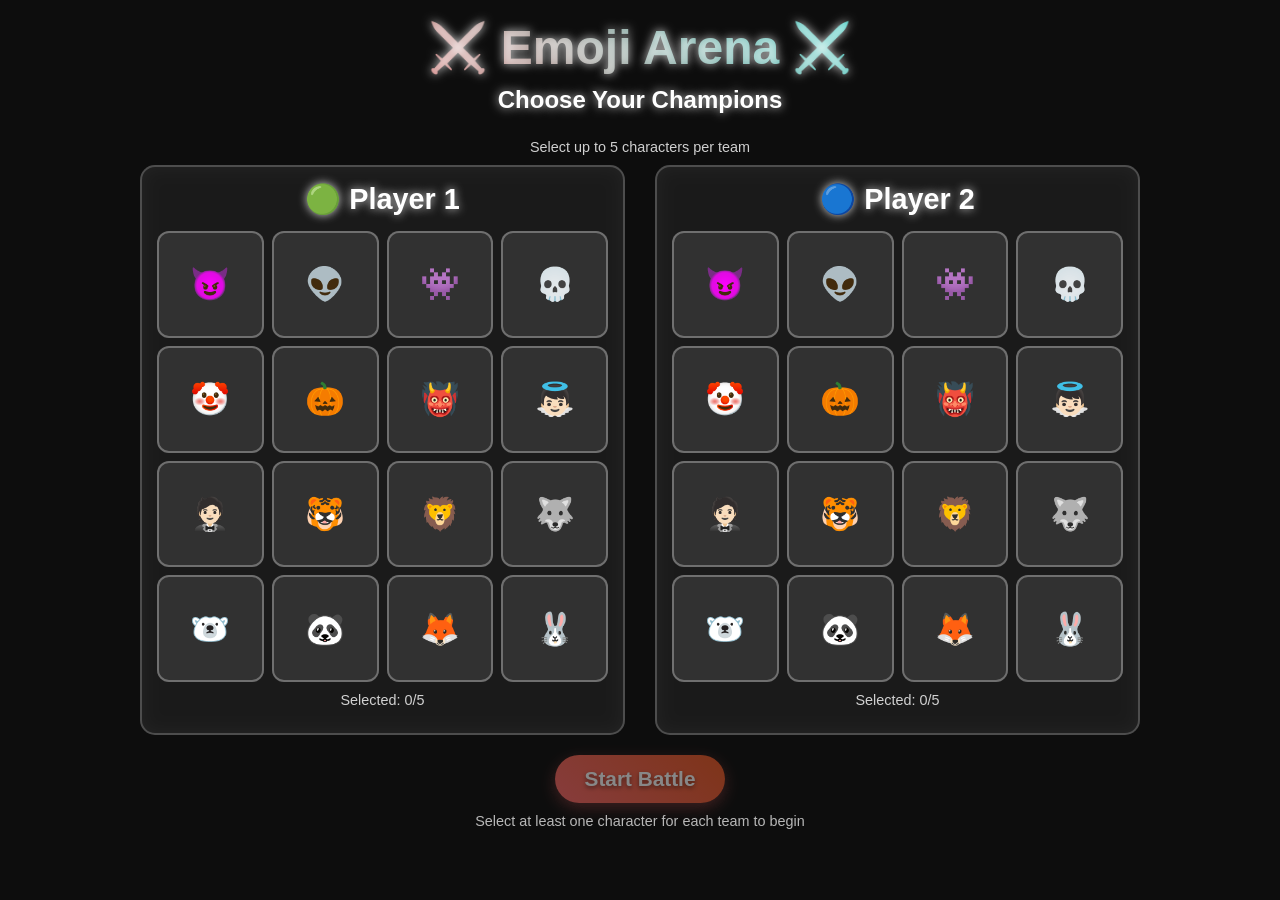
==== index.html @ def55cc0 "Implement dynamic sequential loading of character modules Co-authored-by: nathanielvm23 <nathanielvm" ====
<!DOCTYPE html>
<html lang="en">
<head>
  <meta charset="UTF-8" />
  <meta name="viewport" content="width=device-width, initial-scale=1.0" />
  <title>Emoji Arena</title>
  <style>
    :root {
      --player1-color: #4CAF50;
      --player2-color: #2196F3;
      --arena-bg: linear-gradient(135deg, #1e1e2e, #2d2d44);
      --text-glow: 0 0 10px rgba(255, 255, 255, 0.8);
    }

    * {
      box-sizing: border-box;
    }

    body {
      font-family: 'Segoe UI', Tahoma, Geneva, Verdana, sans-serif;
      margin: 0;
      padding: 0;
      overflow: hidden;
      background: var(--arena-bg);
      color: #fff;
      user-select: none;
    }

    /* Character Selection Overlay */
    .overlay {
      position: fixed;
      top: 0;
      left: 0;
      width: 100vw;
      height: 100vh;
      background: rgba(0, 0, 0, 0.95);
      display: flex;
      flex-direction: column;
      align-items: center;
      justify-content: flex-start;
      z-index: 9999;
      overflow-y: auto;
      padding: 10px;
      backdrop-filter: blur(10px);
    }

    .overlay h1 {
      font-size: clamp(1.5rem, 5vw, 3rem);
      margin: 10px 0;
      text-shadow: var(--text-glow);
      background: linear-gradient(45deg, #ff6b6b, #4ecdc4, #45b7d1, #f9ca24);
      background-size: 400% 400%;
      -webkit-background-clip: text;
      -webkit-text-fill-color: transparent;
      background-clip: text;
      animation: gradient 3s ease infinite;
      text-align: center;
    }

    .overlay h2 {
      font-size: clamp(1rem, 3vw, 1.5rem);
      margin: 0 0 15px 0;
      text-shadow: var(--text-glow);
      text-align: center;
    }

    @keyframes gradient {
      0% { background-position: 0% 50%; }
      50% { background-position: 100% 50%; }
      100% { background-position: 0% 50%; }
    }

    .team-select {
      display: flex;
      flex-direction: column;
      width: 100%;
      max-width: 1000px;
      gap: 20px;
    }

    @media (min-width: 768px) {
      .team-select {
        flex-direction: row;
        gap: 30px;
      }
    }

    .team {
      flex: 1;
      min-width: 280px;
      background: rgba(255, 255, 255, 0.1);
      border-radius: 15px;
      padding: 15px;
      backdrop-filter: blur(10px);
      border: 2px solid rgba(255, 255, 255, 0.2);
    }

    .team h3 {
      text-align: center;
      font-size: clamp(1rem, 4vw, 1.8rem);
      margin: 0 0 15px 0;
      text-shadow: var(--text-glow);
    }

    .character-grid {
      display: grid;
      grid-template-columns: repeat(4, 1fr);
      gap: 8px;
      margin-top: 10px;
    }

    @media (min-width: 480px) {
      .character-grid {
        grid-template-columns: repeat(6, 1fr);
      }
    }

    @media (min-width: 768px) {
      .character-grid {
        grid-template-columns: repeat(4, 1fr);
      }
    }

    .char-btn {
      aspect-ratio: 1;
      font-size: clamp(1.2rem, 5vw, 2rem);
      padding: 8px;
      background: rgba(255, 255, 255, 0.1);
      border: 2px solid rgba(255, 255, 255, 0.3);
      border-radius: 12px;
      cursor: pointer;
      color: white;
      transition: all 0.3s ease;
      position: relative;
      overflow: hidden;
      display: flex;
      align-items: center;
      justify-content: center;
      min-height: 45px;
    }

    .char-btn:hover {
      background: rgba(255, 255, 255, 0.2);
      transform: scale(1.05);
      box-shadow: 0 5px 15px rgba(0, 0, 0, 0.3);
    }

    .char-btn:active {
      transform: scale(0.95);
    }

    .char-btn.selected-p1 {
      background: var(--player1-color);
      border-color: var(--player1-color);
      color: white;
      box-shadow: 0 0 20px rgba(76, 175, 80, 0.6);
    }

    .char-btn.selected-p2 {
      background: var(--player2-color);
      border-color: var(--player2-color);
      color: white;
      box-shadow: 0 0 20px rgba(33, 150, 243, 0.6);
    }

    .selection-info {
      text-align: center;
      margin: 10px 0;
      font-size: clamp(0.7rem, 2.5vw, 0.9rem);
      opacity: 0.8;
    }

    .controls {
      margin-top: 20px;
      text-align: center;
      width: 100%;
    }

    .start-btn {
      font-size: clamp(1rem, 3vw, 1.3rem);
      padding: 12px 30px;
      background: linear-gradient(45deg, #ff6b6b, #ee5a24);
      border: none;
      border-radius: 25px;
      color: white;
      cursor: pointer;
      font-weight: bold;
      text-shadow: 0 2px 4px rgba(0, 0, 0, 0.5);
      box-shadow: 0 5px 15px rgba(255, 107, 107, 0.4);
      transition: all 0.3s ease;
      min-width: 150px;
    }

    .start-btn:hover:not(:disabled) {
      transform: translateY(-2px);
      box-shadow: 0 7px 20px rgba(255, 107, 107, 0.6);
    }

    .start-btn:active {
      transform: translateY(0);
    }

    .start-btn:disabled {
      opacity: 0.5;
      cursor: not-allowed;
      transform: none;
    }

    .hint {
      margin: 10px 0 0 0;
      font-size: clamp(0.6rem, 2vw, 0.9rem);
      opacity: 0.7;
      text-align: center;
    }

    /* Arena Container */
    .arena-container {
      width: 100vw;
      height: 100vh;
      display: none;
      flex-direction: column;
      justify-content: center;
      align-items: center;
      padding: 10px;
    }

    .info-header {
      text-align: center;
      font-size: clamp(1rem, 3vw, 1.5rem);
      margin-bottom: 10px;
      text-shadow: var(--text-glow);
      font-weight: bold;
    }

    .hp-area {
      display: flex;
      flex-direction: row;
      justify-content: space-between;
      align-items: flex-start;
      gap: 10px;
      margin-bottom: 15px;
      width: 100%;
      max-width: 100vw;
      min-height: 60px;
      overflow: hidden;
      padding: 0 5px;
      box-sizing: border-box;
    }

    .team-column {
      flex: 1;
      max-width: 48%;
      min-width: 120px;
      overflow: hidden;
    }

    .team-header {
      font-size: clamp(0.8rem, 2.5vw, 1.2rem);
      font-weight: bold;
      text-align: center;
      margin-bottom: 8px;
      color: #fff;
      text-shadow: 0 2px 4px rgba(0, 0, 0, 0.8);
      border-bottom: 2px solid rgba(255, 255, 255, 0.3);
      padding-bottom: 3px;
    }

    .hp-container {
      margin-bottom: 5px;
    }

    .hp-bar-wrapper {
      display: flex;
      align-items: center;
      gap: 5px;
      background: rgba(0, 0, 0, 0.3);
      padding: 3px 6px;
      border-radius: 6px;
      border: 1px solid rgba(255, 255, 255, 0.2);
      margin-bottom: 3px;
    }

    #player1HP .hp-bar-wrapper {
      justify-content: flex-start;
    }

    #player2HP .hp-bar-wrapper {
      justify-content: flex-end;
      flex-direction: row-reverse;
    }

    .character-icon {
      font-size: clamp(1rem, 3vw, 1.5rem);
      min-width: 25px;
      text-align: center;
    }

    .hp-bar {
      background: rgba(0, 0, 0, 0.7);
      height: 16px;
      border-radius: 8px;
      flex: 1;
      min-width: 50px;
      max-width: 120px;
      position: relative;
      border: 1px solid rgba(255, 255, 255, 0.3);
      overflow: hidden;
    }

    .hp-bar .current-hp {
      background: linear-gradient(90deg, #4CAF50, #8BC34A);
      height: 100%;
      position: absolute;
      top: 0;
      left: 0;
      border-radius: 6px;
      transition: width 0.5s ease;
      width: 100%;
    }

    .hp-bar .shield {
      background: linear-gradient(90deg, #fff, #e0e0e0);
      height: 100%;
      position: absolute;
      top: 0;
      right: 0;
      border-radius: 0 6px 6px 0;
      opacity: 0.9;
      width: 0%;
    }

    .hp-bar .fakehp {
      background: linear-gradient(90deg, #ffeb3b, #ffc107);
      height: 100%;
      position: absolute;
      top: 0;
      left: 0;
      border-radius: 6px 0 0 6px;
      opacity: 0.8;
      width: 0%;
    }

    .hp-text {
      font-size: clamp(0.6rem, 2vw, 0.8rem);
      color: #fff;
      min-width: 40px;
      text-align: right;
      font-weight: bold;
      text-shadow: 0 1px 2px rgba(0, 0, 0, 0.8);
    }

    canvas {
      border: 3px solid rgba(255, 255, 255, 0.8);
      border-radius: 10px;
      flex: 1;
      max-width: 95vw;
      max-height: 65vh;
      background: radial-gradient(circle, #2c2c54, #1a1a2e);
      box-shadow: 0 0 30px rgba(0, 0, 0, 0.5);
      transition: all 0.5s ease;
    }

    canvas.hell-trial {
      background: radial-gradient(circle, #4a1a1a, #2a0a0a);
      border-color: #ff4444;
      box-shadow: 0 0 30px rgba(255, 68, 68, 0.5);
    }

    /* Game Over Screen */
    .game-over {
      position: fixed;
      top: 50%;
      left: 50%;
      transform: translate(-50%, -50%);
      background: rgba(0, 0, 0, 0.95);
      padding: 30px;
      border: 3px solid #fff;
      border-radius: 20px;
      text-align: center;
      z-index: 10000;
      backdrop-filter: blur(20px);
      box-shadow: 0 0 50px rgba(0, 0, 0, 0.8);
      display: none;
    }

    .game-over.show {
      display: block;
    }

    .game-over h2 {
      margin: 0 0 20px 0;
      color: #fff;
      font-size: clamp(1.5rem, 5vw, 2.5rem);
      text-shadow: var(--text-glow);
    }

    .game-over .winner {
      font-size: clamp(2rem, 8vw, 4rem);
      margin: 20px 0;
      background: linear-gradient(45deg, #ffd700, #ff8c00);
      -webkit-background-clip: text;
      -webkit-text-fill-color: transparent;
      background-clip: text;
      animation: pulse 2s ease-in-out infinite;
    }

    @keyframes pulse {
      0%, 100% { transform: scale(1); }
      50% { transform: scale(1.05); }
    }

    .reset-btn {
      margin-top: 15px;
      padding: 12px 25px;
      font-size: clamp(0.9rem, 2.5vw, 1.1rem);
      cursor: pointer;
      background: linear-gradient(45deg, #e74c3c, #c0392b);
      color: white;
      border: 2px solid #e74c3c;
      border-radius: 8px;
      transition: all 0.3s ease;
      backdrop-filter: blur(10px);
      font-weight: bold;
    }

    .reset-btn:hover {
      background: linear-gradient(45deg, #c0392b, #a93226);
      transform: translateY(-2px);
      box-shadow: 0 5px 15px rgba(231, 76, 60, 0.4);
    }

    /* Death Animation */
    .death-animation {
      position: absolute;
      pointer-events: none;
      font-size: 48px;
      animation: deathPop 2s ease-out forwards;
      z-index: 1000;
    }

    @keyframes deathPop {
      0% { 
        transform: scale(1) rotate(0deg); 
        opacity: 1; 
      }
      50% { 
        transform: scale(2.5) rotate(180deg); 
        opacity: 0.8; 
      }
      100% { 
        transform: scale(0) rotate(360deg); 
        opacity: 0; 
      }
    }

    /* Status Indicators */
    .status-indicators {
      position: absolute;
      top: 5px;
      right: 5px;
      display: flex;
      gap: 2px;
      flex-wrap: wrap;
      max-width: 60px;
    }

    .status-indicator {
      background: rgba(0, 0, 0, 0.8);
      color: white;
      font-size: 0.6rem;
      padding: 1px 3px;
      border-radius: 3px;
      border: 1px solid rgba(255, 255, 255, 0.3);
    }

    /* Responsive adjustments */
    @media (max-width: 480px) {
      .overlay {
        padding: 5px;
      }
      
      .team {
        padding: 10px;
        min-width: 250px;
      }
      
      .character-grid {
        gap: 5px;
      }
      
      .hp-area {
        gap: 5px;
        margin-bottom: 10px;
      }
      
      canvas {
        max-height: 55vh;
      }
    }

    @media (max-height: 600px) {
      .overlay {
        padding: 5px;
      }
      
      .overlay h1 {
        margin: 5px 0;
      }
      
      .team {
        padding: 10px;
      }
      
      .controls {
        margin-top: 10px;
      }
    }
  </style>
</head>
<body>
  <div class="overlay" id="characterSelect">
    <h1>⚔️ Emoji Arena ⚔️</h1>
    <h2>Choose Your Champions</h2>
    <div class="selection-info">Select up to 5 characters per team</div>
    <div class="team-select">
      <div class="team">
        <h3>🟢 Player 1</h3>
        <div class="character-grid" id="player1Chars"></div>
        <div class="selection-info">Selected: <span id="p1Count">0</span>/5</div>
      </div>
      <div class="team">
        <h3>🔵 Player 2</h3>
        <div class="character-grid" id="player2Chars"></div>
        <div class="selection-info">Selected: <span id="p2Count">0</span>/5</div>
      </div>
    </div>
    <div class="controls">
      <button class="start-btn" onclick="startGame()" id="startBtn" disabled>Start Battle</button>
      <div class="hint">Select at least one character for each team to begin</div>
    </div>
  </div>

  <div class="arena-container" id="arenaContainer">
    <div class="info-header" id="matchInfo"></div>
    <div class="hp-area">
      <div class="team-column" id="player1HP">
        <div class="team-header">🟢 Player 1</div>
      </div>
      <div class="team-column" id="player2HP">
        <div class="team-header">🔵 Player 2</div>
      </div>
    </div>
    <canvas id="arena"></canvas>
    <div class="status-indicators" id="globalStatus"></div>
  </div>

  <div class="game-over" id="gameOver">
    <h2 id="gameOverTitle">Game Over</h2>
    <div class="winner" id="winnerText"></div>
    <button class="reset-btn" onclick="resetGame()">Play Again</button>
  </div>



  <script>
    // Character definitions with emojis
    const characters = [
      { emoji: "😈", name: "Demonlord" },
      { emoji: "👽", name: "Terestro" },
      { emoji: "👾", name: "Gamemaster" },
      { emoji: "💀", name: "Deathblow" },
      { emoji: "🤡", name: "Mimic" },
      { emoji: "🎃", name: "Tricker" },
      { emoji: "👹", name: "Grinch" },
      { emoji: "👼🏻", name: "Angerus" },
      { emoji: "🤵🏻", name: "Magico" },
      { emoji: "🐯", name: "Clawhard" },
      { emoji: "🦁", name: "Kingstone" },
      { emoji: "🐺", name: "Moonhowl" },
      { emoji: "🐻‍❄️", name: "Antarticus" },
      { emoji: "🐼", name: "Black Spot" },
      { emoji: "🦊", name: "Frenzy" },
      { emoji: "🐰", name: "Hopper" }
    ];

    // Game state
    let selectedP1 = [];
    let selectedP2 = [];
    let ctx, canvas;
    let charactersInArena = [];
    let projectiles = [];
    let gameRunning = false;
    let gameTime = 0;

    // Audio system for sound effects
    class AudioManager {
      constructor() {
        this.audioContext = null;
        this.initAudio();
      }

      initAudio() {
        try {
          this.audioContext = new (window.AudioContext || window.webkitAudioContext)();
        } catch (e) {
          console.warn('Audio not supported');
        }
      }

      playSound(frequency, duration = 0.1, type = 'sine', volume = 0.1) {
        if (!this.audioContext) return;
        
        try {
          const oscillator = this.audioContext.createOscillator();
          const gainNode = this.audioContext.createGain();
          
          oscillator.connect(gainNode);
          gainNode.connect(this.audioContext.destination);
          
          oscillator.frequency.setValueAtTime(frequency, this.audioContext.currentTime);
          oscillator.type = type;
          
          gainNode.gain.setValueAtTime(volume, this.audioContext.currentTime);
          gainNode.gain.exponentialRampToValueAtTime(0.01, this.audioContext.currentTime + duration);
          
          oscillator.start(this.audioContext.currentTime);
          oscillator.stop(this.audioContext.currentTime + duration);
        } catch (e) {
          // Silent fail
        }
      }

      shoot() { this.playSound(660, 0.1, 'square', 0.05); }
      hit() { this.playSound(880, 0.15, 'sawtooth', 0.08); }
      bounce() { this.playSound(220, 0.1, 'triangle', 0.06); }
      death() { this.playSound(110, 0.5, 'sine', 0.1); }
      ability() { this.playSound(1100, 0.2, 'square', 0.07); }
    }

    const audio = new AudioManager();

    // Projectile class for all projectiles
    class Projectile {
      constructor(x, y, vx, vy, emoji, damage, owner, type = 'basic', data = {}) {
        this.x = x;
        this.y = y;
        this.vx = vx;
        this.vy = vy;
        this.emoji = emoji;
        this.damage = damage;
        this.owner = owner;
        this.type = type;
        this.data = { ...data };
        this.bounces = 0;
        this.maxBounces = data.maxBounces || 0;
        this.lifetime = data.lifetime || Infinity;
        this.age = 0;
        this.size = data.size || 16;
        this.canHitOwner = data.canHitOwner || false;
      }

      update() {
        this.x += this.vx;
        this.y += this.vy;
        this.age++;

        if (this.age > this.lifetime) {
          return false;
        }

        // Handle specific projectile types
        if (this.type === "fire") {
          return this.handleFireUpdate();
        }
        
        if (this.type === "star") {
          return this.handleStarUpdate();
        }
        
        if (this.type === "coin" || this.type === "bank") {
          return this.handleCoinUpdate();
        }
        
        if (this.type === "dangerskull") {
          return this.handleDangerskullUpdate();
        }
        
        if (this.type === "redball" || this.type === "balloon") {
          return this.handleMimicProjectileUpdate();
        }
        
        if (this.type === "bat") {
          return this.handleBatUpdate();
        }
        
        if (this.type === "giantboulder" || this.type === "boulder" || this.type === "rock") {
          return this.handleBoulderUpdate();
        }
        
        if (this.type === "blackblock" || this.type === "whiteblock") {
          return this.handleBlockUpdate();
        }
        
        if (this.type === "card") {
          return this.handleCardUpdate();
        }
        
        if (this.type === "windslash") {
          return this.handleWindslashUpdate();
        }
        
        if (this.type === "leo") {
          return this.handleLeoUpdate();
        }
        
        if (this.type === "moon" || this.type === "fullmoon" || this.type === "guaranteedmoon" || this.type === "wolfsense") {
          return this.handleMoonUpdate();
        }
        
        if (this.type === "frozeflake") {
          return this.handleFrozeflakeUpdate();
        }

        // Default projectile behavior
        return true;
      }

      handleFireUpdate() {
        // Check wall collision for fire projectiles
        const margin = this.size;
        let hitWall = false;
        let hitSide = null;

        if (this.x <= margin) {
          hitSide = 'left';
          hitWall = true;
        } else if (this.x >= canvas.width - margin) {
          hitSide = 'right';
          hitWall = true;
        } else if (this.y <= margin) {
          hitSide = 'top';
          hitWall = true;
        } else if (this.y >= canvas.height - margin) {
          hitSide = 'bottom';
          hitWall = true;
        }

        if (hitWall) {
          if (this.owner && this.owner.emoji === "😈") {
            DemonlordModule.handleFireWallHit(this, hitSide);
          }
          return false; // Fire stops when hitting wall
        }

        return true;
      }

      handleStarUpdate() {
        // Check wall collision for star projectiles - stars stop when hitting walls
        const margin = this.size;
        if (this.x <= margin || this.x >= canvas.width - margin ||
            this.y <= margin || this.y >= canvas.height - margin) {
          return false; // Star disappears when hitting wall
        }

        return true;
      }

      handleCoinUpdate() {
        // Banks don't move
        if (this.type === "bank") {
          this.age++;
          return this.age <= this.lifetime;
        }
        
        // Handle coin wall bouncing
        const margin = this.size;
        let hitWall = false;

        if (this.x <= margin) {
          this.x = margin;
          this.vx *= -1;
          hitWall = true;
        } else if (this.x >= canvas.width - margin) {
          this.x = canvas.width - margin;
          this.vx *= -1;
          hitWall = true;
        }

        if (this.y <= margin) {
          this.y = margin;
          this.vy *= -1;
          hitWall = true;
        } else if (this.y >= canvas.height - margin) {
          this.y = canvas.height - margin;
          this.vy *= -1;
          hitWall = true;
        }

        if (hitWall && window.GamemasterModule) {
          return GamemasterModule.handleCoinWallBounce(this);
        }

        return true;
      }

      handleDangerskullUpdate() {
        // Check lifetime
        const currentTime = gameTime;
        if (currentTime - this.data.spawnTime >= this.data.lifetime) {
          // Remove from owner's active list
          if (this.owner && this.owner.abilityData && window.DeathblowModule) {
            DeathblowModule.removeDangerskull(this.owner, this);
          }
          return false;
        }

        // Handle wall bouncing for Dangerskulls
        const margin = this.size;
        let hitWall = false;

        if (this.x <= margin) {
          this.x = margin;
          this.vx *= -1;
          hitWall = true;
        } else if (this.x >= canvas.width - margin) {
          this.x = canvas.width - margin;
          this.vx *= -1;
          hitWall = true;
        }

        if (this.y <= margin) {
          this.y = margin;
          this.vy *= -1;
          hitWall = true;
        } else if (this.y >= canvas.height - margin) {
          this.y = canvas.height - margin;
          this.vy *= -1;
          hitWall = true;
        }

        if (hitWall && window.DeathblowModule) {
          return DeathblowModule.handleDangerskullWallBounce(this);
        }

        return true;
      }

      handleMimicProjectileUpdate() {
        if (this.type === "redball") {
          // Handle wall bouncing for red ball
          const margin = this.size;
          let hitWall = false;

          if (this.x <= margin) {
            this.x = margin;
            this.vx *= -1;
            hitWall = true;
          } else if (this.x >= canvas.width - margin) {
            this.x = canvas.width - margin;
            this.vx *= -1;
            hitWall = true;
          }

          if (this.y <= margin) {
            this.y = margin;
            this.vy *= -1;
            hitWall = true;
          } else if (this.y >= canvas.height - margin) {
            this.y = canvas.height - margin;
            this.vy *= -1;
            hitWall = true;
          }

          if (hitWall && window.MimicModule) {
            return MimicModule.handleRedBallBounce(this);
          }

          return true;
        } else if (this.type === "balloon") {
          // Check wall collision for balloons - they pop
          const margin = this.size;
          if (this.x <= margin || this.x >= canvas.width - margin ||
              this.y <= margin || this.y >= canvas.height - margin) {
            return window.MimicModule ? MimicModule.handleBalloonWallHit(this) : false;
          }

          return true;
        }

        return true;
      }

      handleBatUpdate() {
        // Handle blood sucking behavior
        if (!window.TrickerModule || !TrickerModule.handleBatUpdate(this)) {
          return false;
        }

        // Handle wall bouncing
        const margin = this.size;
        let hitWall = false;

        if (this.x <= margin) {
          this.x = margin;
          this.vx *= -1;
          hitWall = true;
        } else if (this.x >= canvas.width - margin) {
          this.x = canvas.width - margin;
          this.vx *= -1;
          hitWall = true;
        }

        if (this.y <= margin) {
          this.y = margin;
          this.vy *= -1;
          hitWall = true;
        } else if (this.y >= canvas.height - margin) {
          this.y = canvas.height - margin;
          this.vy *= -1;
          hitWall = true;
        }

        if (hitWall && window.TrickerModule) {
          TrickerModule.handleBatWallBounce(this);
        }

        return true;
      }

      handleBoulderUpdate() {
        // Handle wall bouncing and splitting for boulders
        const margin = this.size / 2;
        let hitWall = false;

        if (this.x <= margin) {
          this.x = margin;
          this.vx *= -1;
          hitWall = true;
        } else if (this.x >= canvas.width - margin) {
          this.x = canvas.width - margin;
          this.vx *= -1;
          hitWall = true;
        }

        if (this.y <= margin) {
          this.y = margin;
          this.vy *= -1;
          hitWall = true;
        } else if (this.y >= canvas.height - margin) {
          this.y = canvas.height - margin;
          this.vy *= -1;
          hitWall = true;
        }

        if (hitWall && window.GrinchModule) {
          return GrinchModule.handleBoulderWallBounce(this);
        }

        return true;
      }

      handleBlockUpdate() {
        // Check wall collision - blocks disappear when hitting borders
        const margin = this.size;
        if (this.x <= margin || this.x >= canvas.width - margin ||
            this.y <= margin || this.y >= canvas.height - margin) {
          const index = projectiles.indexOf(this);
          if (index > -1) {
            projectiles.splice(index, 1);
          }
          return false;
        }

        // Enhanced blocks can block other projectiles
        if (this.data.enhanced && this.data.canBlockProjectiles) {
          this.checkProjectileBlocking();
        }

        return true;
      }

      checkProjectileBlocking() {
        // Check collision with other projectiles for enhanced blocks
        projectiles.forEach(otherProjectile => {
          if (otherProjectile === this) return;
          if (otherProjectile.owner === this.owner) return; // Don't block own projectiles
          
          const dx = this.x - otherProjectile.x;
          const dy = this.y - otherProjectile.y;
          const distance = Math.hypot(dx, dy);
          
          if (distance < (this.size + otherProjectile.size)) {
            if (window.KaelModule) {
              KaelModule.handleEnhancedBlockVsProjectile(this, otherProjectile);
            }
          }
        });
      }

      handleCardUpdate() {
        // Check wall collision - cards disappear when hitting borders
        const margin = this.size;
        if (this.x <= margin || this.x >= canvas.width - margin ||
            this.y <= margin || this.y >= canvas.height - margin) {
          const index = projectiles.indexOf(this);
          if (index > -1) {
            projectiles.splice(index, 1);
          }
          return false;
        }

        return true;
      }

      handleWindslashUpdate() {
        // Check wall collision - windslashes disappear when hitting borders
        const margin = this.size;
        if (this.x <= margin || this.x >= canvas.width - margin ||
            this.y <= margin || this.y >= canvas.height - margin) {
          const index = projectiles.indexOf(this);
          if (index > -1) {
            projectiles.splice(index, 1);
          }
          return false;
        }

        return true;
      }

      handleLeoUpdate() {
        // Handle wall bouncing for Leo projectiles
        const margin = this.size;
        let bounced = false;
        
        if (this.x <= margin || this.x >= canvas.width - margin) {
          this.vx = -this.vx;
          this.x = Math.max(margin, Math.min(canvas.width - margin, this.x));
          bounced = true;
        }
        
        if (this.y <= margin || this.y >= canvas.height - margin) {
          this.vy = -this.vy;
          this.y = Math.max(margin, Math.min(canvas.height - margin, this.y));
          bounced = true;
        }
        
        if (bounced && window.KingstoneModule) {
          KingstoneModule.handleLeoBounce(this);
        }

        return true;
      }

      handleMoonUpdate() {
        // Handle guaranteed moon movement
        if (this.type === "guaranteedmoon" && window.MoonhowlModule) {
          return MoonhowlModule.handleGuaranteedMoonUpdate(this);
        }
        
        this.x += this.vx;
        this.y += this.vy;
        this.age++;

        // Handle wall bouncing for regular and full moons
        const margin = this.size;
        let bounced = false;
        
        if (this.x <= margin || this.x >= canvas.width - margin) {
          this.vx = -this.vx;
          this.x = Math.max(margin, Math.min(canvas.width - margin, this.x));
          bounced = true;
        }
        
        if (this.y <= margin || this.y >= canvas.height - margin) {
          this.vy = -this.vy;
          this.y = Math.max(margin, Math.min(canvas.height - margin, this.y));
          bounced = true;
        }
        
        if (bounced) {
          this.data.bounceCount++;
          
          // Handle Full Moon border bouncing
          if (this.type === "fullmoon" && this.data.bounceCount >= this.data.maxBounces) {
            if (window.MoonhowlModule) {
              MoonhowlModule.handleFullMoonBorderHit(this);
            }
            return false;
          }
        }

        // Handle Wolfsense movement
        if (this.type === "wolfsense" && window.MoonhowlModule) {
          // Wolfsense movement is handled in MoonhowlModule.updateWolfsense
          return true;
        }

        return true;
      }

      handleFrozeflakeUpdate() {
        this.x += this.vx;
        this.y += this.vy;
        this.age++;

        // Handle wall bouncing
        const margin = this.size;
        let bounced = false;
        
        if (this.x <= margin || this.x >= canvas.width - margin) {
          this.vx = -this.vx;
          this.x = Math.max(margin, Math.min(canvas.width - margin, this.x));
          bounced = true;
        }
        
        if (this.y <= margin || this.y >= canvas.height - margin) {
          this.vy = -this.vy;
          this.y = Math.max(margin, Math.min(canvas.height - margin, this.y));
          bounced = true;
        }
        
        if (bounced) {
          this.data.bounceCount++;
          
          // Disappear after 5th bounce
          if (this.data.bounceCount >= this.data.maxBounces) {
            const index = projectiles.indexOf(this);
            if (index > -1) {
              projectiles.splice(index, 1);
            }
            
            if (window.AntarticusModule) {
              const frozeIndex = AntarticusModule.frozeflakeProjectiles.indexOf(this);
              if (frozeIndex > -1) {
                AntarticusModule.frozeflakeProjectiles.splice(frozeIndex, 1);
              }
            }
            
            console.log(`❄️ Frozeflake disappeared after ${this.data.bounceCount} bounces`);
            return false;
          }
        }

        return true;
      }

      draw(ctx) {
        ctx.save();
        ctx.font = `${this.size * 2}px serif`;
        ctx.textAlign = "center";
        ctx.textBaseline = "middle";
        
        // Add glow for special projectiles
        if (this.type === 'fire') {
          ctx.shadowColor = "#ff4444";
          ctx.shadowBlur = 10;
        } else if (this.type === 'star') {
          if (this.data.enhanced) {
            ctx.shadowColor = "#ffd700";
            ctx.shadowBlur = 15;
          } else {
            ctx.shadowColor = "#ffffff";
            ctx.shadowBlur = 8;
          }
        } else if (this.type === 'coin') {
          ctx.shadowColor = "#ffd700";
          ctx.shadowBlur = 8;
        } else if (this.type === 'bank') {
          ctx.shadowColor = "#ffff00";
          ctx.shadowBlur = 12;
          // Add pulsing effect for banks
          const pulse = Math.sin(this.age * 0.1) * 0.2 + 1;
          ctx.globalAlpha = pulse;
        } else if (this.type === 'dangerskull') {
          ctx.shadowColor = "#ff0000";
          ctx.shadowBlur = 10;
          // Add pulsing effect for Dangerskulls
          const pulse = Math.sin(this.age * 0.15) * 0.1 + 0.9;
          ctx.globalAlpha = pulse;
        } else if (this.type === 'redball') {
          ctx.shadowColor = "#ff4444";
          ctx.shadowBlur = 8;
        } else if (this.type === 'balloon') {
          ctx.shadowColor = "#ff69b4";
          ctx.shadowBlur = 6;
        } else if (this.type === 'bat') {
          if (this.data.isBloodSucking) {
            ctx.shadowColor = "#8b0000";
            ctx.shadowBlur = 12;
            // Pulsing effect during blood suck
            const pulse = Math.sin(this.age * 0.3) * 0.3 + 0.7;
            ctx.globalAlpha = pulse;
          } else {
            ctx.shadowColor = "#4b0082";
            ctx.shadowBlur = 8;
          }
        } else if (this.type === "giantboulder" || this.type === "boulder" || this.type === "rock") {
          // Boulder effects based on size
          if (this.data.boulderType === "giant") {
            ctx.shadowColor = "#8b4513";
            ctx.shadowBlur = 15;
          } else if (this.data.boulderType === "boulder") {
            ctx.shadowColor = "#8b4513";
            ctx.shadowBlur = 10;
                     } else if (this.data.boulderType === "rock") {
             ctx.shadowColor = "#8b4513";
             ctx.shadowBlur = 5;
           }
        } else if (this.type === "blackblock" || this.type === "whiteblock") {
          // Block effects
          if (this.data.enhanced) {
            if (this.data.blockType === "black") {
              ctx.shadowColor = "#000000";
              ctx.shadowBlur = 15;
            } else {
              ctx.shadowColor = "#ffffff";
              ctx.shadowBlur = 15;
            }
            // Pulsing effect for enhanced blocks
            const pulse = Math.sin(this.age * 0.2) * 0.3 + 0.7;
            ctx.globalAlpha = pulse;
          } else {
            if (this.data.blockType === "black") {
              ctx.shadowColor = "#333333";
              ctx.shadowBlur = 8;
            } else {
              ctx.shadowColor = "#cccccc";
              ctx.shadowBlur = 8;
            }
          }
        } else if (this.type === "card") {
          // Card effects based on suit
          switch (this.data.cardType) {
            case "hearts":
              ctx.shadowColor = "#ff0000";
              ctx.shadowBlur = 10;
              break;
            case "spades":
              ctx.shadowColor = "#000000";
              ctx.shadowBlur = 10;
              break;
            case "clubs":
              ctx.shadowColor = "#008000";
              ctx.shadowBlur = 10;
              break;
            case "diamonds":
              ctx.shadowColor = "#0080ff";
              ctx.shadowBlur = 10;
                           break;
           }
        } else if (this.type === "windslash") {
          // Windslash effects based on Life Surge level
          if (this.data.lifeSurgeLevel >= 3) {
            // Enhanced windslash at 10% HP
            ctx.shadowColor = "#ff6600";
            ctx.shadowBlur = 15;
          } else if (this.data.lifeSurgeLevel >= 1) {
            // Life Surge active
            ctx.shadowColor = "#00ff88";
            ctx.shadowBlur = 10;
                     } else {
             // Normal windslash
             ctx.shadowColor = "#88ccff";
             ctx.shadowBlur = 8;
           }
                 } else if (this.type === "leo") {
           // Leo-specific visual effects
           ctx.shadowColor = "#ffd700"; // Golden glow
           ctx.shadowBlur = 12;
        } else if (this.type === "fullmoon") {
          // Full Moon - bright golden glow
          ctx.shadowColor = "#ffd700";
          ctx.shadowBlur = 20;
        } else if (this.type === "guaranteedmoon") {
          // Guaranteed Moon - red/orange glow
          ctx.shadowColor = "#ff4500";
          ctx.shadowBlur = 15;
        } else if (this.type === "wolfsense") {
          // Wolfsense - eerie blue glow
          ctx.shadowColor = "#00bfff";
          ctx.shadowBlur = 12;
                 } else if (this.type === "moon") {
           // Regular Moon - soft silver glow
           ctx.shadowColor = "#c0c0c0";
           ctx.shadowBlur = 8;
        } else if (this.type === "frozeflake") {
          // Frozeflake - sky blue glow
          ctx.shadowColor = "#87ceeb";
          ctx.shadowBlur = 12;
        }
        
        ctx.fillText(this.emoji, this.x, this.y);
        ctx.restore();
      }

      checkCollision(character) {
        const dx = this.x - character.x;
        const dy = this.y - character.y;
        const distance = Math.hypot(dx, dy);
        return distance < (this.size + character.size);
      }
    }

    // Load character modules after Projectile class is defined
    const script = document.createElement('script');
    const moduleFiles = [
      'demonlord.js', 'terestro.js', 'gamemaster.js', 'deathblow.js',
      'mimic.js', 'tricker.js', 'grinch.js', 'kael.js', 'magico.js',
      'clawhard.js', 'kingstone.js', 'moonhowl.js', 'antarticus.js',
      'blackspot.js', 'frenzy.js', 'hopper.js'
    ];
    
    // Load modules sequentially to ensure proper order
    let moduleIndex = 0;
    function loadNextModule() {
      if (moduleIndex < moduleFiles.length) {
        const script = document.createElement('script');
        script.src = moduleFiles[moduleIndex];
        script.onload = () => {
          moduleIndex++;
          loadNextModule();
        };
        script.onerror = () => {
          console.error(`Failed to load: ${moduleFiles[moduleIndex]}`);
          moduleIndex++;
          loadNextModule();
        };
        document.head.appendChild(script);
      }
    }
    
    // Start loading modules
    loadNextModule();

    // Enhanced Character class with module integration
    class ArenaCharacter {
      constructor(emoji, name, x, y, team) {
        this.emoji = emoji;
        this.name = name;
        this.x = x;
        this.y = y;
        this.vx = (Math.random() * 2 - 1) * 2;
        this.vy = (Math.random() * 2 - 1) * 2;
        this.angle = 0;
        this.team = team;
              // Set HP based on character balance
      this.maxHp = this.getOptimalHP();
      this.hp = this.maxHp;
        this.fakeHp = 0;
        this.shield = 0;
        this.size = 16;
        this.isDead = false;
        this.frozen = false;
        this.frozenUntil = 0;
        this.invulnerable = false;
        this.invulnerableUntil = 0;
        this.lastAbilityTime = 0;
        this.statusEffects = new Map();
        this.abilityData = {};

              // Initialize character-specific abilities using modules
      this.initializeAbilities();
    }

    getOptimalHP() {
      // Balanced HP values for exciting 1-3 minute battles
      const hpValues = {
        // HIGH HP - Low/Moderate damage characters
        "😈": 120, // Demonlord - Fire + Hell's Trial (medium burst)
        "👽": 100, // Terestro - Stars + Galactic Overload (moderate)
        "👾": 110, // Gamemaster - Coins + Game Buster (burst potential)
        "🤡": 95,  // Mimic - Ball + Balloons (moderate sustain)
        "🎃": 105, // Tricker - Bat + Blood Suck (moderate control)
        "👹": 125, // Grinch - Boulders + Healing (high damage + sustain)
        "👼🏻": 100, // Kael - Blocks + Divine Heal (balanced + sustain)
        "🤵🏻": 110, // Magico - Cards (moderate + utility)
        "🐼": 90,  // Black Spot - Low damage + Annoyed Spot burst
        "🦁": 80,  // Kingstone - Starts weak, scales with Pride
        "🐰": 115, // Hopper - Distance-based (variable but can be high)
        
        // MEDIUM HP - High damage potential
        "💀": 85,  // Deathblow - High direct damage + skulls
        "🐺": 130, // Moonhowl - Speed stacking + guaranteed strikes
        "🐻‍❄️": 95, // Antarticus - Freeze control + execution
        
        // LOW HP - Exponential scaling characters  
        "🐯": 70,  // Clawhard - Life Surge makes him tankier + infinite scaling
        "🦊": 60   // Frenzy - Lowest HP but highest scaling potential
      };
      
      return hpValues[this.emoji] || 100; // Default fallback
    }

    initializeAbilities() {
        // Base initialization
        this.abilityData = {
          initialized: true
        };

        // Initialize character-specific abilities using modules
        if (window.DemonlordModule) {
          DemonlordModule.initializeAbilities(this);
        }
        if (window.TerestroModule) {
          TerestroModule.initializeAbilities(this);
        }
        if (window.GamemasterModule) {
          GamemasterModule.initializeAbilities(this);
        }
        if (window.DeathblowModule) {
          DeathblowModule.initializeAbilities(this);
        }
        if (window.MimicModule) {
          MimicModule.initializeAbilities(this);
        }
        if (window.TrickerModule) {
          TrickerModule.initializeAbilities(this);
        }
        if (window.GrinchModule) {
          GrinchModule.initializeAbilities(this);
        }
        if (window.KaelModule) {
          KaelModule.initializeAbilities(this);
        }
        if (window.MagicoModule) {
          MagicoModule.initializeAbilities(this);
        }
        if (window.ClawhardModule) {
          ClawhardModule.initializeAbilities(this);
        }
        if (window.KingstoneModule) {
          KingstoneModule.initializeAbilities(this);
        }
        if (window.MoonhowlModule) {
          MoonhowlModule.initializeAbilities(this);
        }
        if (window.AntarticusModule) {
          AntarticusModule.initializeAbilities(this);
        }
        if (window.BlackSpotModule) {
          BlackSpotModule.initializeAbilities(this);
        }
        if (window.FrenzyModule) {
          FrenzyModule.initializeAbilities(this);
        }
        if (window.HopperModule) {
          HopperModule.initializeAbilities(this);
        }
        // Additional character modules will be added here
      }

      update() {
        if (this.isDead) return;

        // Handle frozen state
        // Handle freeze status
        if (this.isFrozen) {
          if (gameTime < this.frozenUntil) {
            // Still frozen - skip movement and abilities
            this.freezeTime = Math.max(0, this.freezeTime - 1);
            return;
          } else {
            // Freeze expired
            this.isFrozen = false;
            this.freezeTime = 0;
            
            // Remove visual freeze effect
            if (this.element) {
              this.element.classList.remove('frozen');
            }
            
            console.log(`❄️ Character unfrozen`);
          }
        }

        // Handle invulnerability
        if (this.invulnerable && gameTime < this.invulnerableUntil) {
          // Still invulnerable
        } else {
          this.invulnerable = false;
        }

        // Basic movement
        this.x += this.vx;
        this.y += this.vy;

        // Wall collision (skip for Hopper - uses custom system)
        if (!this.hopperOverride) {
          const r = this.size;
          if (this.x < r) {
            this.x = r;
            this.vx *= -1;
            this.handleWallCollision('left');
          } else if (this.x > canvas.width - r) {
            this.x = canvas.width - r;
            this.vx *= -1;
            this.handleWallCollision('right');
          }

          if (this.y < r) {
            this.y = r;
            this.vy *= -1;
            this.handleWallCollision('top');
          } else if (this.y > canvas.height - r) {
            this.y = canvas.height - r;
            this.vy *= -1;
            this.handleWallCollision('bottom');
          }
        }

        this.angle += 0.05;

        // Handle abilities using modules
        this.handleAbilities();
      }

      handleWallCollision(side) {
        // Character-specific wall collision handling
        if (window.DeathblowModule) {
          DeathblowModule.handleWallCollision(this, side);
        }
        if (window.TrickerModule) {
          TrickerModule.handleWallCollision(this, side);
        }
      }

      handleAbilities() {
        // Handle abilities using character modules
        if (window.DemonlordModule) {
          DemonlordModule.handleAbilities(this);
        }
        if (window.TerestroModule) {
          TerestroModule.handleAbilities(this);
        }
        if (window.GamemasterModule) {
          GamemasterModule.handleAbilities(this);
        }
        if (window.DeathblowModule) {
          DeathblowModule.handleAbilities(this);
        }
        if (window.MimicModule) {
          MimicModule.handleAbilities(this);
        }
        if (window.TrickerModule) {
          TrickerModule.handleAbilities(this);
        }
        if (window.GrinchModule) {
          GrinchModule.handleAbilities(this);
        }
        if (window.KaelModule) {
          KaelModule.handleAbilities(this);
        }
        if (window.MagicoModule) {
          MagicoModule.handleAbilities(this);
        }
        if (window.ClawhardModule) {
          ClawhardModule.handleAbilities(this);
        }
        if (window.KingstoneModule) {
          KingstoneModule.handleAbilities(this);
        }
        if (window.MoonhowlModule) {
          MoonhowlModule.handleAbilities(this);
        }
        if (window.AntarticusModule) {
          AntarticusModule.handleAbilities(this);
        }
        if (window.BlackSpotModule) {
          BlackSpotModule.handleAbilities(this);
        }
        if (window.FrenzyModule) {
          FrenzyModule.handleAbilities(this);
        }
        if (window.HopperModule) {
          HopperModule.handleAbilities(this);
        }
        // Additional character modules will be called here
      }

      takeDamage(amount, source = null) {
        if (this.isDead || this.invulnerable) return false;
        
        // Handle character-specific damage tracking
        if (window.KaelModule) {
          KaelModule.handleDamageReceived(this, amount);
        }
        
        // Handle Black Spot hit tracking
        if (window.BlackSpotModule) {
          BlackSpotModule.handleHitReceived(this);
        }
        
        // Apply damage to fake HP first, then real HP
        if (this.fakeHp > 0) {
          const fakeReduction = Math.min(this.fakeHp, amount);
          this.fakeHp -= fakeReduction;
          amount -= fakeReduction;
        }
        
        if (amount > 0) {
          this.hp -= amount;
          if (this.hp <= 0) {
            this.hp = 0;
            this.die();
          }
        }
        
        return true;
      }

      heal(amount) {
        this.hp = Math.min(this.maxHp, this.hp + amount);
      }

      addFakeHp(amount) {
        this.fakeHp = Math.min(this.maxHp - this.hp, this.fakeHp + amount);
      }

      freeze(duration) {
        this.isFrozen = true;
        this.freezeTime = duration;
        this.frozenUntil = gameTime + duration;
        
        // Add visual freeze effect
        if (this.element) {
          this.element.classList.add('frozen');
        }
        
        console.log(`❄️ Character frozen for ${duration/60} seconds`);
      }

      die() {
        this.isDead = true;
        audio.death();
        
        // Handle character-specific death effects
        if (window.DemonlordModule) {
          DemonlordModule.handleCharacterDeath(this);
        }
        if (window.TerestroModule) {
          TerestroModule.handleCharacterDeath(this);
        }
        if (window.GamemasterModule) {
          GamemasterModule.handleCharacterDeath(this);
        }
        if (window.DeathblowModule) {
          DeathblowModule.handleCharacterDeath(this);
        }
        if (window.MimicModule) {
          MimicModule.handleCharacterDeath(this);
        }
        if (window.TrickerModule) {
          TrickerModule.handleCharacterDeath(this);
        }
        if (window.GrinchModule) {
          GrinchModule.handleCharacterDeath(this);
        }
        if (window.KaelModule) {
          KaelModule.handleCharacterDeath(this);
        }
        if (window.MagicoModule) {
          MagicoModule.handleCharacterDeath(this);
        }
        if (window.ClawhardModule) {
          ClawhardModule.handleCharacterDeath(this);
        }
        if (window.KingstoneModule) {
          KingstoneModule.handleCharacterDeath(this);
        }
        if (window.MoonhowlModule) {
          MoonhowlModule.handleCharacterDeath(this);
        }
        if (window.AntarticusModule) {
          AntarticusModule.handleCharacterDeath(this);
        }
        if (window.BlackSpotModule) {
          BlackSpotModule.handleCharacterDeath(this);
        }
        if (window.FrenzyModule) {
          FrenzyModule.handleCharacterDeath(this);
        }
        if (window.HopperModule) {
          HopperModule.handleCharacterDeath(this);
        }
        
        // Create death animation
        this.createDeathAnimation();
        
        // Check win condition after delay
        setTimeout(() => {
          checkWinCondition();
        }, 5000); // 5 second delay as specified
      }

      createDeathAnimation() {
        const rect = canvas.getBoundingClientRect();
        const deathAnim = document.createElement('div');
        deathAnim.className = 'death-animation';
        deathAnim.textContent = this.emoji;
        deathAnim.style.left = `${rect.left + this.x - 24}px`;
        deathAnim.style.top = `${rect.top + this.y - 24}px`;
        document.body.appendChild(deathAnim);
        
        setTimeout(() => {
          deathAnim.remove();
        }, 2000);
      }

      draw(ctx) {
        if (this.isDead) return;
        
        ctx.save();
        
        // Glow effects for special states
        if (this.invulnerable) {
          ctx.shadowColor = "#ffffff";
          ctx.shadowBlur = 10;
        }
        
        if (this.frozen) {
          ctx.shadowColor = "#00ffff";
          ctx.shadowBlur = 8;
        }
        
        ctx.translate(this.x, this.y);
        ctx.rotate(this.angle);
        ctx.font = "32px serif";
        ctx.textAlign = "center";
        ctx.textBaseline = "middle";
        
        ctx.fillText(this.emoji, 0, 0);
        
        ctx.restore();
      }

      getNearestEnemy() {
        let nearest = null;
        let minDistance = Infinity;
        
        charactersInArena.forEach(c => {
          if (c.team !== this.team && !c.isDead) {
            const distance = Math.hypot(c.x - this.x, c.y - this.y);
            if (distance < minDistance) {
              minDistance = distance;
              nearest = c;
            }
          }
        });
        
        return nearest;
      }
    }

    // Character selection functions
    function createCharacterGrid(id, team) {
      const container = document.getElementById(id);
      container.innerHTML = "";
      
      characters.forEach(char => {
        const btn = document.createElement("button");
        btn.classList.add("char-btn");
        btn.textContent = char.emoji;
        btn.title = char.name;
        btn.onclick = () => selectCharacter(char, team);
        container.appendChild(btn);
      });
    }

    function selectCharacter(char, team) {
      if (team === 1) {
        const index = selectedP1.findIndex(c => c.emoji === char.emoji);
        if (index !== -1) {
          selectedP1.splice(index, 1);
        } else if (selectedP1.length < 5 && !selectedP2.some(c => c.emoji === char.emoji)) {
          selectedP1.push(char);
        }
      } else if (team === 2) {
        const index = selectedP2.findIndex(c => c.emoji === char.emoji);
        if (index !== -1) {
          selectedP2.splice(index, 1);
        } else if (selectedP2.length < 5 && !selectedP1.some(c => c.emoji === char.emoji)) {
          selectedP2.push(char);
        }
      }
      
      updateDisplay();
    }

    function updateDisplay() {
      // Update counters
      document.getElementById('p1Count').textContent = selectedP1.length;
      document.getElementById('p2Count').textContent = selectedP2.length;
      
      // Update button highlights
      document.querySelectorAll(".char-btn").forEach(btn => {
        btn.classList.remove("selected-p1", "selected-p2");
        const emoji = btn.textContent;
        
        if (selectedP1.some(c => c.emoji === emoji)) {
          btn.classList.add("selected-p1");
        }
        if (selectedP2.some(c => c.emoji === emoji)) {
          btn.classList.add("selected-p2");
        }
      });
      
      // Update start button
      const startBtn = document.getElementById('startBtn');
      startBtn.disabled = selectedP1.length === 0 || selectedP2.length === 0;
    }

    function startGame() {
      if (selectedP1.length === 0 || selectedP2.length === 0) {
        return;
      }
      
      // Initialize audio context on user interaction
      if (audio.audioContext && audio.audioContext.state === 'suspended') {
        audio.audioContext.resume();
      }
      
      // Hide selection overlay and show arena
      document.getElementById("characterSelect").style.display = "none";
      document.getElementById("arenaContainer").style.display = "flex";
      
      // Set match info
      const info = selectedP1.length > 1 || selectedP2.length > 1 ?
        `Team Battle: ${selectedP1.length} vs ${selectedP2.length}` : 
        `${selectedP1[0].emoji} VS ${selectedP2[0].emoji}`;
      document.getElementById("matchInfo").textContent = info;
      
      // Create HP displays
      createHPDisplays();
      
      // Initialize canvas
      canvas = document.getElementById("arena");
      canvas.width = Math.min(window.innerWidth * 0.9, 1000);
      canvas.height = Math.min(window.innerHeight * 0.6, 600);
      ctx = canvas.getContext("2d");
      
      // Create characters
      charactersInArena = [];
      projectiles = [];
      gameTime = 0;
      
      // Position team 1
      const gapX1 = canvas.width / (selectedP1.length + 1);
      selectedP1.forEach((char, i) => {
        charactersInArena.push(new ArenaCharacter(
          char.emoji, char.name,
          gapX1 * (i + 1), canvas.height * 0.2, 1
        ));
      });
      
      // Position team 2
      const gapX2 = canvas.width / (selectedP2.length + 1);
      selectedP2.forEach((char, i) => {
        charactersInArena.push(new ArenaCharacter(
          char.emoji, char.name,
          gapX2 * (i + 1), canvas.height * 0.8, 2
        ));
      });
      
      gameRunning = true;
      requestAnimationFrame(gameLoop);
    }

    function createHPDisplays() {
      const hp1 = document.getElementById("player1HP");
      const hp2 = document.getElementById("player2HP");
      
      // Clear existing content except headers
      hp1.innerHTML = '<div class="team-header">🟢 Player 1</div>';
      hp2.innerHTML = '<div class="team-header">🔵 Player 2</div>';
      
      selectedP1.forEach(char => {
        const div = document.createElement('div');
        div.className = 'hp-container';
        div.innerHTML = `
          <div class="hp-bar-wrapper">
            <div class="character-icon">${char.emoji}</div>
            <div class="hp-bar">
              <div class="current-hp"></div>
              <div class="fakehp"></div>
              <div class="shield"></div>
            </div>
            <div class="hp-text">100</div>
          </div>
        `;
        hp1.appendChild(div);
      });
      
      selectedP2.forEach(char => {
        const div = document.createElement('div');
        div.className = 'hp-container';
        div.innerHTML = `
          <div class="hp-bar-wrapper">
            <div class="character-icon">${char.emoji}</div>
            <div class="hp-bar">
              <div class="current-hp"></div>
              <div class="fakehp"></div>
              <div class="shield"></div>
            </div>
            <div class="hp-text">100</div>
          </div>
        `;
        hp2.appendChild(div);
      });
    }

    function updateHPDisplays() {
      const hp1Elements = document.querySelectorAll("#player1HP .hp-container");
      const hp2Elements = document.querySelectorAll("#player2HP .hp-container");
      
      selectedP1.forEach((char, i) => {
        const character = charactersInArena.find(c => c.emoji === char.emoji && c.team === 1);
        if (character && hp1Elements[i]) {
          updateCharacterStatus(hp1Elements[i], character);
        }
      });
      
      selectedP2.forEach((char, i) => {
        const character = charactersInArena.find(c => c.emoji === char.emoji && c.team === 2);
        if (character && hp2Elements[i]) {
          updateCharacterStatus(hp2Elements[i], character);
        }
      });
    }

    function updateCharacterStatus(element, character) {
      const currentHp = element.querySelector('.current-hp');
      const fakeHp = element.querySelector('.fakehp');
      const shield = element.querySelector('.shield');
      const hpText = element.querySelector('.hp-text');
      
      const hpPercentage = (character.hp / character.maxHp) * 100;
      const fakePercentage = (character.fakeHp / character.maxHp) * 100;
      const shieldPercentage = (character.shield / character.maxHp) * 100;
      
      currentHp.style.width = `${hpPercentage}%`;
      fakeHp.style.width = `${fakePercentage}%`;
      shield.style.width = `${shieldPercentage}%`;
      hpText.textContent = Math.ceil(character.hp);
      
      if (character.isDead) {
        element.style.opacity = '0.3';
      }
    }

    // Projectile hit handling
    function handleProjectileHit(projectile, character) {
      if (character.isDead || character.invulnerable) return;
      if (character === projectile.owner && !projectile.canHitOwner) return;
      
      // Check for Mimic immunity during mimicry
      if (window.MimicModule && MimicModule.handleProjectileVsMimic(projectile, character)) {
        return; // Projectile passes through mimicking Mimic
      }
      
      // Handle fire projectiles
      if (projectile.type === "fire" && window.DemonlordModule) {
        DemonlordModule.handleFireHit(projectile, character);
        
        // Remove the projectile after hit
        const index = projectiles.indexOf(projectile);
        if (index > -1) {
          projectiles.splice(index, 1);
        }
        return;
      }
      
      // Handle star projectiles
      if (projectile.type === "star" && window.TerestroModule) {
        TerestroModule.handleStarHit(projectile, character);
        
        // Remove the projectile after hit
        const index = projectiles.indexOf(projectile);
        if (index > -1) {
          projectiles.splice(index, 1);
        }
        return;
      }
      
      // Handle coin projectiles
      if (projectile.type === "coin" && window.GamemasterModule) {
        GamemasterModule.handleCoinHit(projectile, character);
        
        // Remove the projectile after hit
        const index = projectiles.indexOf(projectile);
        if (index > -1) {
          projectiles.splice(index, 1);
        }
        return;
      }
      
      // Handle bank projectiles
      if (projectile.type === "bank" && window.GamemasterModule) {
        GamemasterModule.handleBankHit(projectile, character);
        return; // Banks are removed within the handler if collected
      }
      
      // Handle dangerskull projectiles
      if (projectile.type === "dangerskull" && window.DeathblowModule) {
        DeathblowModule.handleDangerskullHit(projectile, character);
        return; // Dangerskulls are removed within the handler
      }
      
      // Handle red ball projectiles
      if (projectile.type === "redball" && window.MimicModule) {
        MimicModule.handleRedBallHit(projectile, character);
        return; // Red ball continues bouncing unless 10th hit
      }
      
      // Handle balloon projectiles
      if (projectile.type === "balloon" && window.MimicModule) {
        MimicModule.handleBalloonHit(projectile, character);
        return; // Balloons pop on hit
      }
      
      // Handle bat projectiles
      if (projectile.type === "bat" && window.TrickerModule) {
        TrickerModule.handleBatHit(projectile, character);
        return; // Bat continues bouncing
      }
      
      // Handle boulder projectiles (giant boulder, boulder, rock)
      if ((projectile.type === "giantboulder" || projectile.type === "boulder" || projectile.type === "rock") && window.GrinchModule) {
        GrinchModule.handleBoulderHit(projectile, character);
        return; // Boulders are removed or split within handler
      }
      
      // Handle block projectiles (black and white blocks)
      if ((projectile.type === "blackblock" || projectile.type === "whiteblock") && window.KaelModule) {
        KaelModule.handleBlockHit(projectile, character);
        return; // Blocks are removed within handler
      }
      
      // Handle card projectiles
      if (projectile.type === "card" && window.MagicoModule) {
        MagicoModule.handleCardHit(projectile, character);
        return; // Cards are removed within handler
      }
      
      // Handle windslash projectiles
      if (projectile.type === "windslash" && window.ClawhardModule) {
        ClawhardModule.handleWindslashHit(projectile, character);
        return; // Windslashes are removed within handler
      }
      
      // Handle Leo projectiles
      if (projectile.type === "leo" && window.KingstoneModule) {
        KingstoneModule.handleLeoHit(projectile, character);
        return; // Leo evolution handled within module
      }
      
      // Handle moon projectiles
      if (projectile.type === "moon" && window.MoonhowlModule) {
        MoonhowlModule.handleMoonHit(projectile, character);
        return; // Moons are removed within handler
      }
      
      // Handle Full Moon projectiles
      if (projectile.type === "fullmoon" && window.MoonhowlModule) {
        MoonhowlModule.handleFullMoonHit(projectile, character);
        return; // Full Moons are removed within handler
      }
      
      // Handle Frozeflake projectiles
      if (projectile.type === "frozeflake" && window.AntarticusModule) {
        AntarticusModule.handleFrozeflakeHit(projectile, character);
        return; // Frozeflakes are removed within handler
      }
      
      // Default projectile hit
      character.takeDamage(projectile.damage, projectile.owner);
      audio.hit();
    }

    // Collision detection
    function handleCharacterCollisions() {
      const CHARACTER_RADIUS = 16;
      const MIN_DISTANCE = CHARACTER_RADIUS * 2;
      const BUMP_FORCE = 0.5;
      
      for (let i = 0; i < charactersInArena.length; i++) {
        for (let j = i + 1; j < charactersInArena.length; j++) {
          const a = charactersInArena[i];
          const b = charactersInArena[j];
          
          if (a.isDead || b.isDead) continue;
          
          const dx = a.x - b.x;
          const dy = a.y - b.y;
          const distance = Math.hypot(dx, dy);
          
          if (distance < MIN_DISTANCE) {
            const angle = Math.atan2(dy, dx);
            const overlap = MIN_DISTANCE - distance;
            
            // Push apart
            const pushX = Math.cos(angle) * (overlap / 2);
            const pushY = Math.sin(angle) * (overlap / 2);
            a.x += pushX;
            a.y += pushY;
            b.x -= pushX;
            b.y -= pushY;
            
            // Clamp positions
            a.x = Math.max(CHARACTER_RADIUS, Math.min(canvas.width - CHARACTER_RADIUS, a.x));
            a.y = Math.max(CHARACTER_RADIUS, Math.min(canvas.height - CHARACTER_RADIUS, a.y));
            b.x = Math.max(CHARACTER_RADIUS, Math.min(canvas.width - CHARACTER_RADIUS, b.x));
            b.y = Math.max(CHARACTER_RADIUS, Math.min(canvas.height - CHARACTER_RADIUS, b.y));
            
            // Apply bump force
            a.vx = (a.vx + Math.cos(angle) * BUMP_FORCE) * 0.8;
            a.vy = (a.vy + Math.sin(angle) * BUMP_FORCE) * 0.8;
            b.vx = (b.vx - Math.cos(angle) * BUMP_FORCE) * 0.8;
            b.vy = (b.vy - Math.sin(angle) * BUMP_FORCE) * 0.8;
            
            // Handle collision-based abilities
            if (a.team !== b.team) {
              handleCharacterHit(a, b);
              handleCharacterHit(b, a);
            }
          }
        }
      }
    }

    function handleCharacterHit(attacker, victim) {
      // Handle character-specific collision damage
      if (attacker.emoji === "💀" && window.DeathblowModule) {
        DeathblowModule.handleEnemyHit(attacker, victim);
      } else if (attacker.emoji === "🦁" && window.KingstoneModule) {
        // Handle Kingstone direct hits
        if (attacker.abilityData && attacker.abilityData.isPrideLeader) {
          const handled = KingstoneModule.handleDirectHit(attacker, victim);
          if (!handled) {
            // Fallback to basic damage if hit was on cooldown
            victim.takeDamage(1, attacker);
            audio.hit();
          }
        } else if (attacker.abilityData && !attacker.abilityData.isPrideLeader) {
          // Handle Pride member hits
          const handled = KingstoneModule.handlePrideMemberHit(attacker, victim);
          if (!handled) {
            // Fallback to basic damage if hit was on cooldown
            victim.takeDamage(1, attacker);
            audio.hit();
          }
                   } else {
             // Basic collision damage for other lions
             victim.takeDamage(1, attacker);
             audio.hit();
           }
                 } else if (victim.emoji === "🐺" && window.MoonhowlModule) {
           // Handle Wolfsense removal when Moonhowl is hit
           MoonhowlModule.handleWolfsenseRemoval(victim);
           // Basic collision damage
           victim.takeDamage(1, attacker);
           audio.hit();
                 } else if (attacker.emoji === "🐻‍❄️" && window.AntarticusModule) {
            // Handle Antarticus direct hits (only when enemy is frozen)
            const handled = AntarticusModule.handleDirectHit(attacker, victim);
            if (!handled) {
              // No direct hit damage if enemy not frozen
              // Don't deal basic collision damage either
            }
                 } else if (attacker.emoji === "🐼" && window.BlackSpotModule) {
             // Handle Black Spot direct hits
             const handled = BlackSpotModule.handleDirectHit(attacker, victim);
             if (!handled) {
               // Fallback to basic damage if hit was on cooldown
               victim.takeDamage(1, attacker);
               audio.hit();
             }
        } else if (attacker.emoji === "🦊" && window.FrenzyModule) {
             // Handle Frenzy direct hits with speed stacking
             const handled = FrenzyModule.handleDirectHit(attacker, victim);
             if (!handled) {
               // Fallback to basic damage if hit was on cooldown
               victim.takeDamage(1, attacker);
               audio.hit();
             }
        } else {
          // Basic collision damage for other characters
          victim.takeDamage(1, attacker);
          audio.hit();
        }
    }

    // Game loop
    const MAX_SPEED = 3;
    const FRICTION = 0.98;

    function gameLoop() {
      if (!gameRunning) return;
      
      gameTime++;
      
      // Clear canvas
      ctx.clearRect(0, 0, canvas.width, canvas.height);
      
      // Apply Hell's Trial damage
      if (window.DemonlordModule) {
        DemonlordModule.applyHellsTrialDamage();
      }
      
      // Update and draw characters
      charactersInArena.forEach(c => {
        if (!c.isDead) {
          // Apply friction
          c.vx *= FRICTION;
          c.vy *= FRICTION;
          
          // Cap speed
          const speed = Math.hypot(c.vx, c.vy);
          if (speed > MAX_SPEED) {
            const angle = Math.atan2(c.vy, c.vx);
            c.vx = Math.cos(angle) * MAX_SPEED;
            c.vy = Math.sin(angle) * MAX_SPEED;
          }
          
          c.update();
          
          // Check leaf consumption for Black Spot
          if (window.BlackSpotModule) {
            BlackSpotModule.checkLeafConsumption(c);
          }
          
          c.draw(ctx);
          
          // Draw character-specific overlays
          if (window.TrickerModule) {
            TrickerModule.drawWebs(ctx, c);
            TrickerModule.drawClone(ctx, c);
          }
          if (window.GrinchModule) {
            GrinchModule.drawBloodDrops(ctx, c);
          }
        }
      });
      
      // Update and draw projectiles
      projectiles = projectiles.filter(p => {
        if (!p.update()) return false;
        
        // Check collision with characters
        charactersInArena.forEach(char => {
          if (p.checkCollision(char)) {
            handleProjectileHit(p, char);
          }
        });
        
        p.draw(ctx);
        return true;
      });
      
      // Handle character collisions
      handleCharacterCollisions();
      
      // Update HP displays
      updateHPDisplays();
      
      requestAnimationFrame(gameLoop);
    }

    function checkWinCondition() {
      const team1Alive = charactersInArena.filter(c => c.team === 1 && !c.isDead);
      const team2Alive = charactersInArena.filter(c => c.team === 2 && !c.isDead);
      
      if (team1Alive.length === 0 || team2Alive.length === 0) {
        gameRunning = false;
        
        const winner = team1Alive.length > 0 ? "🟢 Player 1" : "🔵 Player 2";
        document.getElementById("winnerText").textContent = `${winner} Wins!`;
        document.getElementById("gameOver").classList.add("show");
      }
    }

    function resetGame() {
      gameRunning = false;
      charactersInArena = [];
      projectiles = [];
      gameTime = 0;
      
      // Reset arena visual effects
      const canvas = document.getElementById('arena');
      canvas.classList.remove('hell-trial');
      
      document.getElementById('gameOver').classList.remove('show');
      document.getElementById('characterSelect').style.display = 'flex';
      document.getElementById('arenaContainer').style.display = 'none';
      
      selectedP1 = [];
      selectedP2 = [];
      updateDisplay();
    }

    // Initialize the game
    createCharacterGrid("player1Chars", 1);
    createCharacterGrid("player2Chars", 2);
    updateDisplay();
  </script>
</body>
</html>
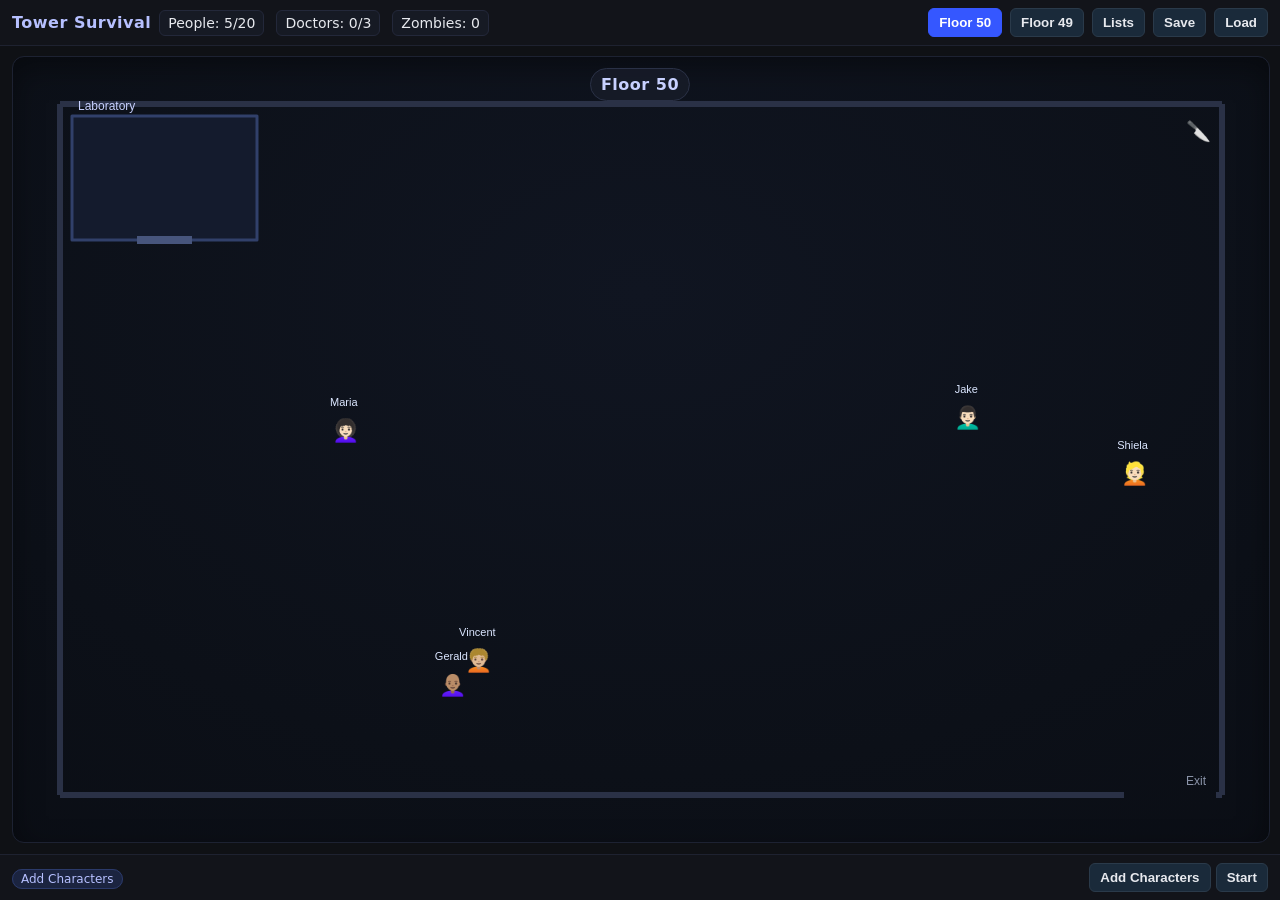
==== commit b6f2ad2b: "Create initial Tower Survival game with simulation mechanics Co-authored-by: modestomojar915 <modest" ====
--- a/index.html
+++ b/index.html
@@ -2,2306 +2,1209 @@
 <html lang="en">
 <head>
   <meta charset="UTF-8" />
-  <meta name="viewport" content="width=device-width, initial-scale=1.0" />
-  <title>Emoji Arena</title>
+  <meta name="viewport" content="width=device-width, initial-scale=1.0, maximum-scale=1.0" />
+  <title>Tower Survival Simulation (Floors 50 & 49)</title>
   <style>
-    :root {
-      --player1-color: #4CAF50;
-      --player2-color: #2196F3;
-      --arena-bg: linear-gradient(135deg, #1e1e2e, #2d2d44);
-      --text-glow: 0 0 10px rgba(255, 255, 255, 0.8);
-    }
-
-    * {
-      box-sizing: border-box;
-    }
-
-    body {
-      font-family: 'Segoe UI', Tahoma, Geneva, Verdana, sans-serif;
-      margin: 0;
-      padding: 0;
-      overflow: hidden;
-      background: var(--arena-bg);
-      color: #fff;
-      user-select: none;
-    }
-
-    /* Character Selection Overlay */
-    .overlay {
-      position: fixed;
-      top: 0;
-      left: 0;
-      width: 100vw;
-      height: 100vh;
-      background: rgba(0, 0, 0, 0.95);
-      display: flex;
-      flex-direction: column;
-      align-items: center;
-      justify-content: flex-start;
-      z-index: 9999;
-      overflow-y: auto;
-      padding: 10px;
-      backdrop-filter: blur(10px);
-    }
-
-    .overlay h1 {
-      font-size: clamp(1.5rem, 5vw, 3rem);
-      margin: 10px 0;
-      text-shadow: var(--text-glow);
-      background: linear-gradient(45deg, #ff6b6b, #4ecdc4, #45b7d1, #f9ca24);
-      background-size: 400% 400%;
-      -webkit-background-clip: text;
-      -webkit-text-fill-color: transparent;
-      background-clip: text;
-      animation: gradient 3s ease infinite;
-      text-align: center;
-    }
-
-    .overlay h2 {
-      font-size: clamp(1rem, 3vw, 1.5rem);
-      margin: 0 0 15px 0;
-      text-shadow: var(--text-glow);
-      text-align: center;
-    }
-
-    @keyframes gradient {
-      0% { background-position: 0% 50%; }
-      50% { background-position: 100% 50%; }
-      100% { background-position: 0% 50%; }
-    }
-
-    .team-select {
-      display: flex;
-      flex-direction: column;
-      width: 100%;
-      max-width: 1000px;
-      gap: 20px;
-    }
-
-    @media (min-width: 768px) {
-      .team-select {
-        flex-direction: row;
-        gap: 30px;
-      }
-    }
-
-    .team {
-      flex: 1;
-      min-width: 280px;
-      background: rgba(255, 255, 255, 0.1);
-      border-radius: 15px;
-      padding: 15px;
-      backdrop-filter: blur(10px);
-      border: 2px solid rgba(255, 255, 255, 0.2);
-    }
-
-    .team h3 {
-      text-align: center;
-      font-size: clamp(1rem, 4vw, 1.8rem);
-      margin: 0 0 15px 0;
-      text-shadow: var(--text-glow);
-    }
-
-    .character-grid {
-      display: grid;
-      grid-template-columns: repeat(4, 1fr);
-      gap: 8px;
-      margin-top: 10px;
-    }
-
-    @media (min-width: 480px) {
-      .character-grid {
-        grid-template-columns: repeat(6, 1fr);
-      }
-    }
-
-    @media (min-width: 768px) {
-      .character-grid {
-        grid-template-columns: repeat(4, 1fr);
-      }
-    }
-
-    .char-btn {
-      aspect-ratio: 1;
-      font-size: clamp(1.2rem, 5vw, 2rem);
-      padding: 8px;
-      background: rgba(255, 255, 255, 0.1);
-      border: 2px solid rgba(255, 255, 255, 0.3);
-      border-radius: 12px;
-      cursor: pointer;
-      color: white;
-      transition: all 0.3s ease;
-      position: relative;
-      overflow: hidden;
-      display: flex;
-      align-items: center;
-      justify-content: center;
-      min-height: 45px;
-    }
-
-    .char-btn:hover {
-      background: rgba(255, 255, 255, 0.2);
-      transform: scale(1.05);
-      box-shadow: 0 5px 15px rgba(0, 0, 0, 0.3);
-    }
-
-    .char-btn:active {
-      transform: scale(0.95);
-    }
-
-    .char-btn.selected-p1 {
-      background: var(--player1-color);
-      border-color: var(--player1-color);
-      color: white;
-      box-shadow: 0 0 20px rgba(76, 175, 80, 0.6);
-    }
-
-    .char-btn.selected-p2 {
-      background: var(--player2-color);
-      border-color: var(--player2-color);
-      color: white;
-      box-shadow: 0 0 20px rgba(33, 150, 243, 0.6);
-    }
-
-    .selection-info {
-      text-align: center;
-      margin: 10px 0;
-      font-size: clamp(0.7rem, 2.5vw, 0.9rem);
-      opacity: 0.8;
-    }
-
-    .controls {
-      margin-top: 20px;
-      text-align: center;
-      width: 100%;
-    }
-
-    .start-btn {
-      font-size: clamp(1rem, 3vw, 1.3rem);
-      padding: 12px 30px;
-      background: linear-gradient(45deg, #ff6b6b, #ee5a24);
-      border: none;
-      border-radius: 25px;
-      color: white;
-      cursor: pointer;
-      font-weight: bold;
-      text-shadow: 0 2px 4px rgba(0, 0, 0, 0.5);
-      box-shadow: 0 5px 15px rgba(255, 107, 107, 0.4);
-      transition: all 0.3s ease;
-      min-width: 150px;
-    }
-
-    .start-btn:hover:not(:disabled) {
-      transform: translateY(-2px);
-      box-shadow: 0 7px 20px rgba(255, 107, 107, 0.6);
-    }
-
-    .start-btn:active {
-      transform: translateY(0);
-    }
-
-    .start-btn:disabled {
-      opacity: 0.5;
-      cursor: not-allowed;
-      transform: none;
-    }
-
-    .hint {
-      margin: 10px 0 0 0;
-      font-size: clamp(0.6rem, 2vw, 0.9rem);
-      opacity: 0.7;
-      text-align: center;
-    }
-
-    /* Arena Container */
-    .arena-container {
-      width: 100vw;
-      height: 100vh;
-      display: none;
-      flex-direction: column;
-      justify-content: center;
-      align-items: center;
-      padding: 10px;
-    }
-
-    .info-header {
-      text-align: center;
-      font-size: clamp(1rem, 3vw, 1.5rem);
-      margin-bottom: 10px;
-      text-shadow: var(--text-glow);
-      font-weight: bold;
-    }
-
-    .hp-area {
-      display: flex;
-      flex-direction: row;
-      justify-content: space-between;
-      align-items: flex-start;
-      gap: 10px;
-      margin-bottom: 15px;
-      width: 100%;
-      max-width: 100vw;
-      min-height: 60px;
-      overflow: hidden;
-      padding: 0 5px;
-      box-sizing: border-box;
-    }
-
-    .team-column {
-      flex: 1;
-      max-width: 48%;
-      min-width: 120px;
-      overflow: hidden;
-    }
-
-    .team-header {
-      font-size: clamp(0.8rem, 2.5vw, 1.2rem);
-      font-weight: bold;
-      text-align: center;
-      margin-bottom: 8px;
-      color: #fff;
-      text-shadow: 0 2px 4px rgba(0, 0, 0, 0.8);
-      border-bottom: 2px solid rgba(255, 255, 255, 0.3);
-      padding-bottom: 3px;
-    }
-
-    .hp-container {
-      margin-bottom: 5px;
-    }
-
-    .hp-bar-wrapper {
-      display: flex;
-      align-items: center;
-      gap: 5px;
-      background: rgba(0, 0, 0, 0.3);
-      padding: 3px 6px;
-      border-radius: 6px;
-      border: 1px solid rgba(255, 255, 255, 0.2);
-      margin-bottom: 3px;
-    }
-
-    #player1HP .hp-bar-wrapper {
-      justify-content: flex-start;
-    }
-
-    #player2HP .hp-bar-wrapper {
-      justify-content: flex-end;
-      flex-direction: row-reverse;
-    }
-
-    .character-icon {
-      font-size: clamp(1rem, 3vw, 1.5rem);
-      min-width: 25px;
-      text-align: center;
-    }
-
-    .hp-bar {
-      background: rgba(0, 0, 0, 0.7);
-      height: 16px;
-      border-radius: 8px;
-      flex: 1;
-      min-width: 50px;
-      max-width: 120px;
-      position: relative;
-      border: 1px solid rgba(255, 255, 255, 0.3);
-      overflow: hidden;
-    }
-
-    .hp-bar .current-hp {
-      background: linear-gradient(90deg, #4CAF50, #8BC34A);
-      height: 100%;
-      position: absolute;
-      top: 0;
-      left: 0;
-      border-radius: 6px;
-      transition: width 0.5s ease;
-      width: 100%;
-    }
-
-    .hp-bar .shield {
-      background: linear-gradient(90deg, #fff, #e0e0e0);
-      height: 100%;
-      position: absolute;
-      top: 0;
-      right: 0;
-      border-radius: 0 6px 6px 0;
-      opacity: 0.9;
-      width: 0%;
-    }
-
-    .hp-bar .fakehp {
-      background: linear-gradient(90deg, #ffeb3b, #ffc107);
-      height: 100%;
-      position: absolute;
-      top: 0;
-      left: 0;
-      border-radius: 6px 0 0 6px;
-      opacity: 0.8;
-      width: 0%;
-    }
-
-    .hp-text {
-      font-size: clamp(0.6rem, 2vw, 0.8rem);
-      color: #fff;
-      min-width: 40px;
-      text-align: right;
-      font-weight: bold;
-      text-shadow: 0 1px 2px rgba(0, 0, 0, 0.8);
-    }
-
-    canvas {
-      border: 3px solid rgba(255, 255, 255, 0.8);
-      border-radius: 10px;
-      flex: 1;
-      max-width: 95vw;
-      max-height: 65vh;
-      background: radial-gradient(circle, #2c2c54, #1a1a2e);
-      box-shadow: 0 0 30px rgba(0, 0, 0, 0.5);
-      transition: all 0.5s ease;
-    }
-
-    canvas.hell-trial {
-      background: radial-gradient(circle, #4a1a1a, #2a0a0a);
-      border-color: #ff4444;
-      box-shadow: 0 0 30px rgba(255, 68, 68, 0.5);
-    }
-
-    /* Game Over Screen */
-    .game-over {
-      position: fixed;
-      top: 50%;
-      left: 50%;
-      transform: translate(-50%, -50%);
-      background: rgba(0, 0, 0, 0.95);
-      padding: 30px;
-      border: 3px solid #fff;
-      border-radius: 20px;
-      text-align: center;
-      z-index: 10000;
-      backdrop-filter: blur(20px);
-      box-shadow: 0 0 50px rgba(0, 0, 0, 0.8);
-      display: none;
-    }
-
-    .game-over.show {
-      display: block;
-    }
-
-    .game-over h2 {
-      margin: 0 0 20px 0;
-      color: #fff;
-      font-size: clamp(1.5rem, 5vw, 2.5rem);
-      text-shadow: var(--text-glow);
-    }
-
-    .game-over .winner {
-      font-size: clamp(2rem, 8vw, 4rem);
-      margin: 20px 0;
-      background: linear-gradient(45deg, #ffd700, #ff8c00);
-      -webkit-background-clip: text;
-      -webkit-text-fill-color: transparent;
-      background-clip: text;
-      animation: pulse 2s ease-in-out infinite;
-    }
-
-    @keyframes pulse {
-      0%, 100% { transform: scale(1); }
-      50% { transform: scale(1.05); }
-    }
-
-    .reset-btn {
-      margin-top: 15px;
-      padding: 12px 25px;
-      font-size: clamp(0.9rem, 2.5vw, 1.1rem);
-      cursor: pointer;
-      background: linear-gradient(45deg, #e74c3c, #c0392b);
-      color: white;
-      border: 2px solid #e74c3c;
-      border-radius: 8px;
-      transition: all 0.3s ease;
-      backdrop-filter: blur(10px);
-      font-weight: bold;
-    }
-
-    .reset-btn:hover {
-      background: linear-gradient(45deg, #c0392b, #a93226);
-      transform: translateY(-2px);
-      box-shadow: 0 5px 15px rgba(231, 76, 60, 0.4);
-    }
-
-    /* Death Animation */
-    .death-animation {
-      position: absolute;
-      pointer-events: none;
-      font-size: 48px;
-      animation: deathPop 2s ease-out forwards;
-      z-index: 1000;
-    }
-
-    @keyframes deathPop {
-      0% { 
-        transform: scale(1) rotate(0deg); 
-        opacity: 1; 
-      }
-      50% { 
-        transform: scale(2.5) rotate(180deg); 
-        opacity: 0.8; 
-      }
-      100% { 
-        transform: scale(0) rotate(360deg); 
-        opacity: 0; 
-      }
-    }
-
-    /* Status Indicators */
-    .status-indicators {
-      position: absolute;
-      top: 5px;
-      right: 5px;
-      display: flex;
-      gap: 2px;
-      flex-wrap: wrap;
-      max-width: 60px;
-    }
-
-    .status-indicator {
-      background: rgba(0, 0, 0, 0.8);
-      color: white;
-      font-size: 0.6rem;
-      padding: 1px 3px;
-      border-radius: 3px;
-      border: 1px solid rgba(255, 255, 255, 0.3);
-    }
-
-    /* Responsive adjustments */
-    @media (max-width: 480px) {
-      .overlay {
-        padding: 5px;
-      }
-      
-      .team {
-        padding: 10px;
-        min-width: 250px;
-      }
-      
-      .character-grid {
-        gap: 5px;
-      }
-      
-      .hp-area {
-        gap: 5px;
-        margin-bottom: 10px;
-      }
-      
-      canvas {
-        max-height: 55vh;
-      }
-    }
-
-    @media (max-height: 600px) {
-      .overlay {
-        padding: 5px;
-      }
-      
-      .overlay h1 {
-        margin: 5px 0;
-      }
-      
-      .team {
-        padding: 10px;
-      }
-      
-      .controls {
-        margin-top: 10px;
-      }
-    }
+    /* Reset and layout */
+    * { box-sizing: border-box; }
+    html, body { height: 100%; margin: 0; padding: 0; overflow: hidden; font-family: system-ui, -apple-system, Segoe UI, Roboto, Helvetica, Arial, sans-serif; background: #0f1115; color: #e7e9ee; }
+    #app { position: relative; height: 100%; width: 100%; display: flex; flex-direction: column; }
+
+    /* Header */
+    .header { flex: 0 0 auto; display: flex; align-items: center; justify-content: space-between; padding: 8px 12px; background: #12141a; border-bottom: 1px solid #1e2230; gap: 8px; }
+    .left, .right { display: flex; align-items: center; gap: 8px; }
+    .title { font-weight: 700; letter-spacing: .5px; color: #b6c0ff; }
+    .stats { display: flex; gap: 12px; font-size: 14px; }
+    .stat { background: #161a24; border: 1px solid #23283a; padding: 4px 8px; border-radius: 6px; }
+
+    .controls button { background: #1a2a3a; color: #e7e9ee; border: 1px solid #2a3a4a; padding: 6px 10px; border-radius: 6px; cursor: pointer; font-weight: 600; }
+    .controls button:hover { background: #22364a; }
+    .controls .primary { background: #3557ff; border-color: #3557ff; color: white; }
+    .controls .primary:hover { background: #2f4de0; }
+
+    /* Content area */
+    .content { position: relative; flex: 1 1 auto; display: grid; grid-template-rows: 1fr auto; }
+
+    /* Canvas container */
+    .room-wrap { position: relative; display: grid; place-items: center; }
+    #canvas { background: radial-gradient(1200px 800px at 50% 30%, #101521 0%, #0c1018 60%, #0a0d14 100%); border-radius: 12px; border: 1px solid #1d2232; box-shadow: 0 10px 30px rgba(0,0,0,0.4) inset; }
+
+    /* Footer row */
+    .footer { flex: 0 0 auto; display: flex; align-items: center; justify-content: space-between; padding: 8px 12px; background: #12141a; border-top: 1px solid #1e2230; }
+
+    /* Floor label */
+    .floor-label { position: absolute; top: 12px; left: 50%; transform: translateX(-50%); background: rgba(23, 28, 40, 0.85); border: 1px solid #2a3146; padding: 6px 10px; border-radius: 999px; font-weight: 700; color: #c8d1ff; letter-spacing: .5px; }
+
+    /* Modals */
+    .modal-backdrop { position: fixed; inset: 0; background: rgba(0,0,0,0.6); display: none; align-items: center; justify-content: center; z-index: 50; }
+    .modal { width: min(480px, 92vw); background: #0f1320; border: 1px solid #2b3352; border-radius: 12px; overflow: hidden; box-shadow: 0 20px 60px rgba(0,0,0,0.6); }
+    .modal-header { padding: 12px 14px; background: #12172a; border-bottom: 1px solid #2b3352; font-weight: 700; color: #c8d1ff; }
+    .modal-body { padding: 14px; display: grid; gap: 10px; }
+    .modal-actions { display: flex; justify-content: flex-end; gap: 8px; padding: 12px 14px; background: #101426; border-top: 1px solid #2b3352; }
+    .row { display: flex; align-items: center; gap: 8px; flex-wrap: wrap; }
+    .select-grid { display: grid; grid-template-columns: repeat(3, minmax(0, 1fr)); gap: 8px; }
+    .choice { padding: 10px; border: 1px solid #2a3146; border-radius: 8px; background: #11182a; cursor: pointer; display: grid; place-items: center; font-size: 22px; }
+    .choice.selected { border-color: #3c63ff; box-shadow: 0 0 0 2px rgba(60, 99, 255, .3); }
+    input[type="text"] { width: 100%; padding: 8px 10px; border-radius: 8px; border: 1px solid #2a3146; background: #0b0f1b; color: #e7e9ee; }
+
+    /* Toast / notifications */
+    .toast { position: fixed; left: 50%; bottom: 18px; transform: translateX(-50%); background: #142038; border: 1px solid #2c3f72; color: #dbe6ff; padding: 8px 12px; border-radius: 8px; display: none; z-index: 60; }
+
+    /* Inline badges */
+    .badge { padding: 2px 8px; border-radius: 999px; background: #1b2440; border: 1px solid #2b3a6a; font-size: 12px; color: #b6c0ff; }
+
+    /* Responsive canvas size holder (no scroll) */
+    .sizer { position: absolute; inset: 10px 12px 10px 12px; }
+
+    /* A11y hidden */
+    .sr-only { position: absolute; width: 1px; height: 1px; padding: 0; margin: -1px; overflow: hidden; clip: rect(0, 0, 1px, 1px); border: 0; white-space: nowrap; }
   </style>
 </head>
 <body>
-  <div class="overlay" id="characterSelect">
-    <h1>⚔️ Emoji Arena ⚔️</h1>
-    <h2>Choose Your Champions</h2>
-    <div class="selection-info">Select up to 5 characters per team</div>
-    <div class="team-select">
-      <div class="team">
-        <h3>🟢 Player 1</h3>
-        <div class="character-grid" id="player1Chars"></div>
-        <div class="selection-info">Selected: <span id="p1Count">0</span>/5</div>
+  <div id="app">
+    <div class="header">
+      <div class="left">
+        <div class="title">Tower Survival</div>
+        <div class="stats">
+          <div class="stat" id="peopleStat">People: 0/20</div>
+          <div class="stat" id="doctorsStat">Doctors: 0/3</div>
+          <div class="stat" id="zombiesStat">Zombies: 0</div>
+        </div>
       </div>
-      <div class="team">
-        <h3>🔵 Player 2</h3>
-        <div class="character-grid" id="player2Chars"></div>
-        <div class="selection-info">Selected: <span id="p2Count">0</span>/5</div>
+      <div class="right controls">
+        <button id="btnFloor50" class="primary">Floor 50</button>
+        <button id="btnFloor49">Floor 49</button>
+        <button id="btnLists">Lists</button>
+        <button id="btnSave">Save</button>
+        <button id="btnLoad">Load</button>
       </div>
     </div>
-    <div class="controls">
-      <button class="start-btn" onclick="startGame()" id="startBtn" disabled>Start Battle</button>
-      <div class="hint">Select at least one character for each team to begin</div>
+
+    <div class="content">
+      <div class="room-wrap">
+        <div class="sizer">
+          <canvas id="canvas" width="800" height="600" aria-label="Game canvas" role="img"></canvas>
+          <div class="floor-label" id="floorLabel">Floor 50</div>
+        </div>
+      </div>
+      <div class="footer">
+        <div>
+          <span class="badge">Add Characters</span>
+        </div>
+        <div class="controls">
+          <button id="btnAdd">Add Characters</button>
+          <button id="btnStart">Start</button>
+        </div>
+      </div>
     </div>
   </div>
 
-  <div class="arena-container" id="arenaContainer">
-    <div class="info-header" id="matchInfo"></div>
-    <div class="hp-area">
-      <div class="team-column" id="player1HP">
-        <div class="team-header">🟢 Player 1</div>
+  <!-- Modals -->
+  <div class="modal-backdrop" id="modalAdd">
+    <div class="modal">
+      <div class="modal-header">Add Character (Current floor)</div>
+      <div class="modal-body">
+        <div class="row"><span class="badge">Choose Role</span></div>
+        <div class="row">
+          <button class="choice" data-role="civilian">Civilian</button>
+          <button class="choice" data-role="doctor">Doctor</button>
+        </div>
+        <div class="row"><span class="badge">Choose Variant</span></div>
+        <div class="select-grid" id="variantGrid">
+          <!-- Filled dynamically based on role -->
+        </div>
+        <div class="row"><input id="nameInput" type="text" placeholder="Enter name" /></div>
       </div>
-      <div class="team-column" id="player2HP">
-        <div class="team-header">🔵 Player 2</div>
+      <div class="modal-actions">
+        <button id="btnCancelAdd">Cancel</button>
+        <button class="primary" id="btnConfirmAdd">Add</button>
       </div>
     </div>
-    <canvas id="arena"></canvas>
-    <div class="status-indicators" id="globalStatus"></div>
   </div>
 
-  <div class="game-over" id="gameOver">
-    <h2 id="gameOverTitle">Game Over</h2>
-    <div class="winner" id="winnerText"></div>
-    <button class="reset-btn" onclick="resetGame()">Play Again</button>
+  <div class="modal-backdrop" id="modalFull">
+    <div class="modal">
+      <div class="modal-header">All characters has been filled</div>
+      <div class="modal-body">
+        The floor has reached 20 characters. Press Start to begin the simulation.
+      </div>
+      <div class="modal-actions">
+        <button id="btnCloseFull">Close</button>
+      </div>
+    </div>
   </div>
 
-
+  <div class="modal-backdrop" id="modalLists">
+    <div class="modal">
+      <div class="modal-header">Records</div>
+      <div class="modal-body">
+        <div>
+          <div class="badge">Survivors</div>
+          <div id="listSurvivors"></div>
+        </div>
+        <div>
+          <div class="badge">Doctors</div>
+          <div id="listDoctors"></div>
+        </div>
+        <div>
+          <div class="badge">Killers</div>
+          <div id="listKillers"></div>
+        </div>
+      </div>
+      <div class="modal-actions">
+        <button id="btnCloseLists">Close</button>
+      </div>
+    </div>
+  </div>
+
+  <div class="toast" id="toast"></div>
 
   <script>
-    // Character definitions with emojis
-    const characters = [
-      { emoji: "😈", name: "Demonlord" },
-      { emoji: "👽", name: "Terestro" },
-      { emoji: "👾", name: "Gamemaster" },
-      { emoji: "💀", name: "Deathblow" },
-      { emoji: "🤡", name: "Mimic" },
-      { emoji: "🎃", name: "Tricker" },
-      { emoji: "👹", name: "Grinch" },
-      { emoji: "👼🏻", name: "Angerus" },
-      { emoji: "🤵🏻", name: "Magico" },
-      { emoji: "🐯", name: "Clawhard" },
-      { emoji: "🦁", name: "Kingstone" },
-      { emoji: "🐺", name: "Moonhowl" },
-      { emoji: "🐻‍❄️", name: "Antarticus" },
-      { emoji: "🐼", name: "Black Spot" },
-      { emoji: "🦊", name: "Frenzy" },
-      { emoji: "🐰", name: "Hopper" }
+    // Constants and utilities
+    const TAU = Math.PI * 2;
+    const MAX_PER_FLOOR = 20;
+    const MAX_DOCTORS_PER_FLOOR = 3;
+    const LAB_FLOORS = new Set([50]); // Prototype: only 50 has lab
+
+    const ROLE = {
+      CIVILIAN: 'civilian',
+      DOCTOR: 'doctor',
+      ZOMBIE: 'zombie',
+      KILLER: 'killer',
+    };
+
+    const HUMAN_STATE = {
+      NORMAL: 'normal',
+      INFECTED: 'infected', // 5s countdown
+      CURE_CARRIER: 'cure_carrier', // picked up cure
+    };
+
+    const VARIANT_EMOJI = {
+      civilian: {
+        A: '👱🏻',
+        B: '👱🏻‍♀️',
+        C: '👱🏻‍♂️',
+      },
+      doctor: {
+        A: '🧑🏻‍⚕️',
+        B: '👩🏻‍⚕️',
+        C: '👨🏻‍⚕️',
+      },
+      zombie: {
+        A: '🧟',
+        B: '🧟‍♀️',
+        C: '🧟‍♂️',
+      }
+    };
+
+    const NAMED_NPCS = [
+      { emoji: '👩🏽‍🦲', name: 'Gerald', variant: 'C' },
+      { emoji: '🧑🏼‍🦱', name: 'Vincent', variant: 'A' },
+      { emoji: '👨🏻‍🦱', name: 'Jake', variant: 'C' },
+      { emoji: '👩🏻‍🦱', name: 'Maria', variant: 'B' },
+      { emoji: '👱🏻', name: 'Shiela', variant: 'A' },
     ];
 
-    // Game state
-    let selectedP1 = [];
-    let selectedP2 = [];
-    let ctx, canvas;
-    let charactersInArena = [];
-    let projectiles = [];
-    let gameRunning = false;
-    let gameTime = 0;
-
-    // Audio system for sound effects
-    class AudioManager {
+    const NAMED_TO_ZOMBIE_VARIANT = {
+      'Gerald': 'C',
+      'Vincent': 'A',
+      'Jake': 'C',
+      'Maria': 'B',
+      'Shiela': 'A',
+    };
+
+    // Sounds via WebAudio
+    class Sound {
+      static init() {
+        if (!this.ctx) {
+          this.ctx = new (window.AudioContext || window.webkitAudioContext)();
+        }
+      }
+      static beep(freq = 440, duration = 0.08, type = 'sine', gain = 0.08) {
+        if (!this.ctx) return;
+        const ctx = this.ctx;
+        const o = ctx.createOscillator();
+        const g = ctx.createGain();
+        o.type = type;
+        o.frequency.setValueAtTime(freq, ctx.currentTime);
+        g.gain.value = gain;
+        o.connect(g); g.connect(ctx.destination);
+        o.start();
+        o.stop(ctx.currentTime + duration);
+      }
+      static chord(freqs = [440, 660], duration = 0.2, gain = 0.05) {
+        if (!this.ctx) return;
+        const ctx = this.ctx;
+        const master = ctx.createGain();
+        master.gain.value = gain;
+        master.connect(ctx.destination);
+        const nodes = freqs.map(f => {
+          const o = ctx.createOscillator();
+          o.type = 'sine'; o.frequency.setValueAtTime(f, ctx.currentTime);
+          o.connect(master); o.start(); return o;
+        });
+        nodes.forEach(o => o.stop(ctx.currentTime + duration));
+      }
+      static sfx(type) {
+        // Map of sfx events
+        switch (type) {
+          case 'infect_hit': this.chord([220, 330], 0.12, 0.06); break;
+          case 'turn_zombie': this.chord([90, 120], 0.25, 0.08); break;
+          case 'kill': this.chord([500, 300], 0.12, 0.06); break;
+          case 'cure_tick': this.beep(800, 0.04, 'triangle', 0.02); break;
+          case 'cure_done': this.chord([880, 1320], 0.25, 0.08); break;
+          case 'exit': this.chord([600, 900], 0.18, 0.06); break;
+        }
+      }
+    }
+
+    // RNG util
+    function rand(min, max) { return Math.random() * (max - min) + min; }
+    function clamp(v, lo, hi) { return Math.max(lo, Math.min(hi, v)); }
+
+    // Geometry helpers
+    function circleRectCollision(cx, cy, r, rx, ry, rw, rh) {
+      const closestX = clamp(cx, rx, rx + rw);
+      const closestY = clamp(cy, ry, ry + rh);
+      const dx = cx - closestX;
+      const dy = cy - closestY;
+      return (dx * dx + dy * dy) < r * r;
+    }
+
+    // Entities
+    let nextId = 1;
+
+    class Character {
+      constructor(opts) {
+        this.id = nextId++;
+        this.name = opts.name;
+        this.emoji = opts.emoji; // visual
+        this.variant = opts.variant; // A/B/C for zombie mapping
+        this.role = opts.role; // civilian/doctor/zombie/killer
+        this.humanState = HUMAN_STATE.NORMAL; // for humans
+        this.x = opts.x; this.y = opts.y;
+        this.vx = opts.vx; this.vy = opts.vy;
+        this.radius = opts.radius || 14; // display radius
+        this.inLab = false; // inside lab area
+        this.infectedTimer = 0; // seconds
+        this.hasKnife = false; // killer only, also guards killer state
+        this.hasCure = false; // doc or civilian carrier
+        this.killsZombies = 0; // for killer stats
+        this.killsHumans = 0; // for killer stats
+        this.doctorAttempted = false; // entered lab
+        this.doctorSuccessful = false; // completed a cure at least once
+        this.blink = false; // visual for infected
+        this.removed = false; // vanished (killed) or escaped
+      }
+      isHumanLike() {
+        return this.role === ROLE.CIVILIAN || this.role === ROLE.DOCTOR || this.role === ROLE.KILLER;
+      }
+      isZombie() { return this.role === ROLE.ZOMBIE; }
+      canPickKnife() { return this.role === ROLE.CIVILIAN && this.humanState !== HUMAN_STATE.INFECTED; }
+      canPickCure() { return (this.role === ROLE.DOCTOR || this.role === ROLE.CIVILIAN) && !this.isZombie(); }
+    }
+
+    class Virus {
+      constructor(x, y) { this.x = x; this.y = y; this.vx = rand(-80, 80); this.vy = rand(-80, 80); this.radius = 10; this.active = true; }
+    }
+
+    class Item {
+      constructor(type, x, y) { this.type = type; this.x = x; this.y = y; this.radius = 10; this.carriedById = null; this.active = true; }
+    }
+
+    // Floor State
+    class FloorState {
+      constructor(floorNumber, hasLab) {
+        this.floorNumber = floorNumber;
+        this.hasLab = hasLab;
+        this.characters = [];
+        this.items = []; // knife / cure on ground
+        this.virus = null; // Virus instance when applicable
+
+        this.started = false; // after Start pressed
+        this.firstZombieTime = null; // timestamp when first zombie appeared
+        this.exitOpen = false; this.exitOpenAt = null; this.exitCloseAt = null; // times
+
+        // Lab
+        this.labDoorOpen = false; // lab door state
+        this.labCleared = false; // after virus phase
+        this.cureProgress = 0; // seconds accumulated
+        this.cureGoal = 0; // current goal by docs/civilians
+        this.cureInProgress = false;
+
+        // Carryover queue (incoming from above floor)
+        this.incoming = []; // serialized characters to spawn after 10s of start
+        this.incomingSpawned = false;
+
+        // Limits and stats mirrors
+        this.doctorCount = 0;
+      }
+    }
+
+    class GameState {
       constructor() {
-        this.audioContext = null;
-        this.initAudio();
-      }
-
-      initAudio() {
-        try {
-          this.audioContext = new (window.AudioContext || window.webkitAudioContext)();
-        } catch (e) {
-          console.warn('Audio not supported');
-        }
-      }
-
-      playSound(frequency, duration = 0.1, type = 'sine', volume = 0.1) {
-        if (!this.audioContext) return;
-        
-        try {
-          const oscillator = this.audioContext.createOscillator();
-          const gainNode = this.audioContext.createGain();
-          
-          oscillator.connect(gainNode);
-          gainNode.connect(this.audioContext.destination);
-          
-          oscillator.frequency.setValueAtTime(frequency, this.audioContext.currentTime);
-          oscillator.type = type;
-          
-          gainNode.gain.setValueAtTime(volume, this.audioContext.currentTime);
-          gainNode.gain.exponentialRampToValueAtTime(0.01, this.audioContext.currentTime + duration);
-          
-          oscillator.start(this.audioContext.currentTime);
-          oscillator.stop(this.audioContext.currentTime + duration);
-        } catch (e) {
-          // Silent fail
-        }
-      }
-
-      shoot() { this.playSound(660, 0.1, 'square', 0.05); }
-      hit() { this.playSound(880, 0.15, 'sawtooth', 0.08); }
-      bounce() { this.playSound(220, 0.1, 'triangle', 0.06); }
-      death() { this.playSound(110, 0.5, 'sine', 0.1); }
-      ability() { this.playSound(1100, 0.2, 'square', 0.07); }
-    }
-
-    const audio = new AudioManager();
-
-    // Projectile class for all projectiles
-    class Projectile {
-      constructor(x, y, vx, vy, emoji, damage, owner, type = 'basic', data = {}) {
-        this.x = x;
-        this.y = y;
-        this.vx = vx;
-        this.vy = vy;
-        this.emoji = emoji;
-        this.damage = damage;
-        this.owner = owner;
-        this.type = type;
-        this.data = { ...data };
-        this.bounces = 0;
-        this.maxBounces = data.maxBounces || 0;
-        this.lifetime = data.lifetime || Infinity;
-        this.age = 0;
-        this.size = data.size || 16;
-        this.canHitOwner = data.canHitOwner || false;
-      }
-
-      update() {
-        this.x += this.vx;
-        this.y += this.vy;
-        this.age++;
-
-        if (this.age > this.lifetime) {
-          return false;
-        }
-
-        // Handle specific projectile types
-        if (this.type === "fire") {
-          return this.handleFireUpdate();
-        }
-        
-        if (this.type === "star") {
-          return this.handleStarUpdate();
-        }
-        
-        if (this.type === "coin" || this.type === "bank") {
-          return this.handleCoinUpdate();
-        }
-        
-        if (this.type === "dangerskull") {
-          return this.handleDangerskullUpdate();
-        }
-        
-        if (this.type === "redball" || this.type === "balloon") {
-          return this.handleMimicProjectileUpdate();
-        }
-        
-        if (this.type === "bat") {
-          return this.handleBatUpdate();
-        }
-        
-        if (this.type === "giantboulder" || this.type === "boulder" || this.type === "rock") {
-          return this.handleBoulderUpdate();
-        }
-        
-        if (this.type === "blackblock" || this.type === "whiteblock") {
-          return this.handleBlockUpdate();
-        }
-        
-        if (this.type === "card") {
-          return this.handleCardUpdate();
-        }
-        
-        if (this.type === "windslash") {
-          return this.handleWindslashUpdate();
-        }
-        
-        if (this.type === "leo") {
-          return this.handleLeoUpdate();
-        }
-        
-        if (this.type === "moon" || this.type === "fullmoon" || this.type === "guaranteedmoon" || this.type === "wolfsense") {
-          return this.handleMoonUpdate();
-        }
-        
-        if (this.type === "frozeflake") {
-          return this.handleFrozeflakeUpdate();
-        }
-
-        // Default projectile behavior
+        // Define room sizes later via resize
+        this.room = { x: 0, y: 0, width: 800, height: 600 };
+        // Lab small square in top-left (on lab floors)
+        this.labRect = { x: 0, y: 0, w: 120, h: 120 };
+        // Lab door on bottom of lab rect (gap mid segment)
+        this.labDoor = { x: 40, y: 120, w: 40, h: 6 };
+        // Exit opening bottom-right on room boundary
+        this.exitGap = { x: 0, y: 0, w: 0, h: 0 };
+        // Knife location (top-right inside room)
+        this.knifePos = { x: 0, y: 0 };
+
+        // Floors: 50 (lab), 49 (no lab)
+        this.floors = {
+          50: new FloorState(50, true),
+          49: new FloorState(49, false),
+        };
+        this.currentFloor = 50;
+
+        // Records
+        this.records = {
+          survivors: [], // { name, status: 'Floor 49' | 'Escaped', id }
+          doctors: {}, // id -> { name, result: 'Successful'|'Tried but failed', status: 'human'|'zombie' }
+          killers: {}, // id -> { name, zombies: n, humans: n, zombie: boolean }
+        };
+
+        this.lastFrame = performance.now();
+      }
+    }
+
+    const game = new GameState();
+
+    // Canvas and resize
+    const canvas = document.getElementById('canvas');
+    const ctx = canvas.getContext('2d');
+
+    function resizeCanvas() {
+      const sizer = document.querySelector('.sizer');
+      const rect = sizer.getBoundingClientRect();
+      // Room is centered square-ish with margins; keep 16:10 aspect capped by rect
+      const targetW = rect.width;
+      const targetH = rect.height;
+      const aspect = 16 / 10;
+      let w = targetW, h = targetH;
+      if (w / h > aspect) w = h * aspect; else h = w / aspect;
+      canvas.width = Math.floor(w);
+      canvas.height = Math.floor(h);
+      // Room bounds inside canvas with padding
+      const pad = Math.floor(Math.min(w, h) * 0.06);
+      game.room.x = pad; game.room.y = pad; game.room.width = w - pad * 2; game.room.height = h - pad * 2;
+      // Lab rect (fixed proportion of room)
+      const labW = Math.max(100, Math.floor(game.room.width * 0.16));
+      const labH = Math.max(100, Math.floor(game.room.height * 0.18));
+      game.labRect = { x: game.room.x + 12, y: game.room.y + 12, w: labW, h: labH };
+      // Lab door on bottom edge of lab
+      const doorW = Math.max(32, Math.floor(labW * 0.3));
+      const doorX = game.labRect.x + Math.floor((labW - doorW) / 2);
+      const doorY = game.labRect.y + labH - 4;
+      game.labDoor = { x: doorX, y: doorY, w: doorW, h: 8 };
+      // Exit gap at bottom-right wall
+      const gapW = Math.max(32, Math.floor(game.room.width * 0.08));
+      game.exitGap = { x: game.room.x + game.room.width - gapW - 6, y: game.room.y + game.room.height - 6, w: gapW, h: 8 };
+      // Knife pos top-right
+      game.knifePos = { x: game.room.x + game.room.width - 26, y: game.room.y + 26 };
+    }
+
+    window.addEventListener('resize', resizeCanvas);
+    resizeCanvas();
+
+    // UI elements
+    const peopleStat = document.getElementById('peopleStat');
+    const doctorsStat = document.getElementById('doctorsStat');
+    const zombiesStat = document.getElementById('zombiesStat');
+    const floorLabel = document.getElementById('floorLabel');
+
+    const btnFloor50 = document.getElementById('btnFloor50');
+    const btnFloor49 = document.getElementById('btnFloor49');
+    const btnAdd = document.getElementById('btnAdd');
+    const btnStart = document.getElementById('btnStart');
+    const btnSave = document.getElementById('btnSave');
+    const btnLoad = document.getElementById('btnLoad');
+    const btnLists = document.getElementById('btnLists');
+
+    const modalAdd = document.getElementById('modalAdd');
+    const modalFull = document.getElementById('modalFull');
+    const modalLists = document.getElementById('modalLists');
+    const variantGrid = document.getElementById('variantGrid');
+    const nameInput = document.getElementById('nameInput');
+    const btnCancelAdd = document.getElementById('btnCancelAdd');
+    const btnConfirmAdd = document.getElementById('btnConfirmAdd');
+    const btnCloseFull = document.getElementById('btnCloseFull');
+    const btnCloseLists = document.getElementById('btnCloseLists');
+
+    const toastEl = document.getElementById('toast');
+
+    // Toast helper
+    let toastTimer = null;
+    function showToast(text, ms = 1700) {
+      toastEl.textContent = text;
+      toastEl.style.display = 'block';
+      clearTimeout(toastTimer);
+      toastTimer = setTimeout(() => { toastEl.style.display = 'none'; }, ms);
+    }
+
+    // Modal helpers
+    function openModal(el) { el.style.display = 'flex'; }
+    function closeModal(el) { el.style.display = 'none'; }
+
+    // Initialize floor 50 with 5 NPCs and a knife
+    function initializeDefaultsIfEmpty() {
+      const f50 = game.floors[50];
+      if (f50.characters.length === 0) {
+        const speed = 90;
+        for (let i = 0; i < NAMED_NPCS.length; i++) {
+          const npc = NAMED_NPCS[i];
+          const x = rand(game.room.x + 200, game.room.x + game.room.width - 40);
+          const y = rand(game.room.y + 80, game.room.y + game.room.height - 40);
+          const angle = rand(0, TAU);
+          const c = new Character({
+            name: npc.name,
+            emoji: npc.emoji,
+            variant: npc.variant,
+            role: ROLE.CIVILIAN,
+            x, y,
+            vx: Math.cos(angle) * speed,
+            vy: Math.sin(angle) * speed,
+          });
+          f50.characters.push(c);
+        }
+        // Knife on floor
+        const knife = new Item('knife', game.knifePos.x, game.knifePos.y);
+        f50.items.push(knife);
+      }
+      // Also ensure knife exists on floor 49
+      const f49 = game.floors[49];
+      if (!f49.items.some(it => it.type === 'knife')) {
+        const knife2 = new Item('knife', game.knifePos.x, game.knifePos.y);
+        f49.items.push(knife2);
+      }
+    }
+
+    initializeDefaultsIfEmpty();
+
+    // Add Character modal logic
+    let addRole = null; // 'civilian' | 'doctor'
+    let addVariant = null; // 'A'|'B'|'C'
+
+    function refreshVariantChoices() {
+      variantGrid.innerHTML = '';
+      const variants = addRole === 'doctor' ? VARIANT_EMOJI.doctor : VARIANT_EMOJI.civilian;
+      ['A', 'B', 'C'].forEach(k => {
+        const btn = document.createElement('button');
+        btn.className = 'choice';
+        btn.textContent = `${variants[k]}`;
+        btn.dataset.variant = k;
+        btn.onclick = () => {
+          addVariant = k; [...variantGrid.children].forEach(b => b.classList.remove('selected')); btn.classList.add('selected');
+        };
+        variantGrid.appendChild(btn);
+      });
+    }
+
+    btnAdd.onclick = () => {
+      const floor = game.floors[game.currentFloor];
+      const total = floor.characters.filter(ch => !ch.removed).length;
+      if (total >= MAX_PER_FLOOR) { openModal(modalFull); return; }
+      addRole = 'civilian'; addVariant = null; nameInput.value = '';
+      refreshVariantChoices();
+      // Role choice buttons in modal header row
+      const roleButtons = modalAdd.querySelectorAll('.modal-body .row button.choice[data-role]');
+      roleButtons.forEach(btn => {
+        btn.classList.remove('selected');
+        btn.onclick = () => {
+          addRole = btn.dataset.role; addVariant = null; refreshVariantChoices();
+          roleButtons.forEach(b => b.classList.remove('selected')); btn.classList.add('selected');
+        };
+      });
+      roleButtons[0].classList.add('selected');
+      openModal(modalAdd);
+    };
+
+    btnCancelAdd.onclick = () => closeModal(modalAdd);
+
+    btnConfirmAdd.onclick = () => {
+      const floor = game.floors[game.currentFloor];
+      const total = floor.characters.filter(ch => !ch.removed).length;
+      const doctors = floor.characters.filter(ch => !ch.removed && ch.role === ROLE.DOCTOR).length;
+      if (total >= MAX_PER_FLOOR) { closeModal(modalAdd); openModal(modalFull); return; }
+      if (addRole === 'doctor' && doctors >= MAX_DOCTORS_PER_FLOOR) { showToast('Doctor limit (3) reached on this floor'); return; }
+      if (!addVariant) { showToast('Choose a variant'); return; }
+      const name = nameInput.value.trim();
+      if (!name) { showToast('Enter a name'); return; }
+
+      const speed = 90;
+      const x = rand(game.room.x + 80, game.room.x + game.room.width - 40);
+      const y = rand(game.room.y + 80, game.room.y + game.room.height - 40);
+      const angle = rand(0, TAU);
+      const emoji = addRole === 'doctor' ? VARIANT_EMOJI.doctor[addVariant] : VARIANT_EMOJI.civilian[addVariant];
+      const c = new Character({ name, emoji, variant: addVariant, role: addRole, x, y, vx: Math.cos(angle) * speed, vy: Math.sin(angle) * speed });
+      floor.characters.push(c);
+      closeModal(modalAdd);
+
+      // Auto show full modal if just hit 20
+      const nowTotal = floor.characters.filter(ch => !ch.removed).length;
+      if (nowTotal === MAX_PER_FLOOR) openModal(modalFull);
+      saveToStorage();
+    };
+
+    btnCloseFull.onclick = () => closeModal(modalFull);
+
+    // Lists modal
+    btnLists.onclick = () => { refreshLists(); openModal(modalLists); };
+    btnCloseLists.onclick = () => closeModal(modalLists);
+
+    function refreshLists() {
+      const survEl = document.getElementById('listSurvivors');
+      const docEl = document.getElementById('listDoctors');
+      const killEl = document.getElementById('listKillers');
+      function escHtml(s) { return s.replace(/[&<>"]/g, c => ({'&':'&amp;','<':'&lt;','>':'&gt;','"':'&quot;'}[c])); }
+
+      survEl.innerHTML = (game.records.survivors.map(s => `<div>${escHtml(s.name)} — <span class="badge">${escHtml(s.status)}</span></div>`).join('')) || '<div>No survivors recorded yet.</div>';
+
+      const docs = Object.values(game.records.doctors);
+      docEl.innerHTML = (docs.map(d => `<div>${escHtml(d.name)} — <span class="badge">${d.result}</span> — <span class="badge">${d.status}</span></div>`).join('')) || '<div>No doctor records yet.</div>';
+
+      const killers = Object.values(game.records.killers);
+      killEl.innerHTML = (killers.map(k => `<div style="${k.zombie ? 'color:#ff6a6a' : ''}">${escHtml(k.name)} — Zombies: ${k.zombies} — Humans: ${k.humans}</div>`).join('')) || '<div>No killer records yet.</div>';
+    }
+
+    // Start button
+    btnStart.onclick = () => {
+      const floor = game.floors[game.currentFloor];
+      if (floor.started) { showToast('Already started'); return; }
+      const total = floor.characters.filter(ch => !ch.removed).length;
+      if (total < MAX_PER_FLOOR) { showToast('Add more characters until 20'); return; }
+      startFloor(game.currentFloor);
+    };
+
+    function startFloor(floorNumber) {
+      const floor = game.floors[floorNumber];
+      floor.started = true;
+      // Spawn virus in lab for lab floors
+      if (floor.hasLab) {
+        floor.labDoorOpen = false;
+        floor.labCleared = false;
+        const vx = game.labRect.x + game.labRect.w / 2;
+        const vy = game.labRect.y + game.labRect.h / 2;
+        floor.virus = new Virus(vx, vy);
+        // After 10s, open lab door to let virus out
+        setTimeout(() => { if (!floor.started) return; floor.labDoorOpen = true; }, 10000);
+      }
+      // Incoming from upper floor spawns at t+10s
+      setTimeout(() => {
+        if (!floor.started || floor.incomingSpawned || floor.incoming.length === 0) return;
+        spawnIncoming(floorNumber);
+        floor.incomingSpawned = true;
+      }, 10000);
+      saveToStorage();
+    }
+
+    function spawnIncoming(floorNumber) {
+      const floor = game.floors[floorNumber];
+      for (const data of floor.incoming) {
+        const c = new Character(data);
+        // ensure inside bounds
+        c.x = clamp(c.x, game.room.x + 30, game.room.x + game.room.width - 30);
+        c.y = clamp(c.y, game.room.y + 30, game.room.y + game.room.height - 30);
+        floor.characters.push(c);
+      }
+      floor.incoming.length = 0;
+    }
+
+    // Floor switching
+    function switchFloor(num) {
+      game.currentFloor = num;
+      floorLabel.textContent = `Floor ${num}`;
+      btnFloor50.classList.toggle('primary', num === 50);
+      btnFloor49.classList.toggle('primary', num === 49);
+      saveToStorage();
+    }
+
+    btnFloor50.onclick = () => switchFloor(50);
+    btnFloor49.onclick = () => switchFloor(49);
+
+    // Save/Load
+    function serializeCharacter(ch) {
+      return {
+        id: ch.id, name: ch.name, emoji: ch.emoji, variant: ch.variant, role: ch.role,
+        humanState: ch.humanState, x: ch.x, y: ch.y, vx: ch.vx, vy: ch.vy, radius: ch.radius,
+        inLab: ch.inLab, infectedTimer: ch.infectedTimer, hasKnife: ch.hasKnife, hasCure: ch.hasCure,
+        killsZombies: ch.killsZombies, killsHumans: ch.killsHumans, doctorAttempted: ch.doctorAttempted,
+        doctorSuccessful: ch.doctorSuccessful, blink: ch.blink, removed: ch.removed,
+      };
+    }
+
+    function deserializeCharacter(obj) {
+      const c = new Character({ name: obj.name, emoji: obj.emoji, variant: obj.variant, role: obj.role, x: obj.x, y: obj.y, vx: obj.vx, vy: obj.vy, radius: obj.radius });
+      c.id = obj.id; c.humanState = obj.humanState; c.inLab = obj.inLab; c.infectedTimer = obj.infectedTimer;
+      c.hasKnife = obj.hasKnife; c.hasCure = obj.hasCure; c.killsZombies = obj.killsZombies; c.killsHumans = obj.killsHumans;
+      c.doctorAttempted = obj.doctorAttempted; c.doctorSuccessful = obj.doctorSuccessful; c.blink = obj.blink; c.removed = obj.removed;
+      return c;
+    }
+
+    function saveToStorage() {
+      try {
+        const payload = {
+          currentFloor: game.currentFloor,
+          floors: Object.fromEntries(Object.entries(game.floors).map(([k, f]) => [k, {
+            floorNumber: f.floorNumber,
+            hasLab: f.hasLab,
+            characters: f.characters.map(serializeCharacter),
+            items: f.items.map(it => ({ type: it.type, x: it.x, y: it.y, radius: it.radius, carriedById: it.carriedById, active: it.active })),
+            virus: f.virus ? { x: f.virus.x, y: f.virus.y, vx: f.virus.vx, vy: f.virus.vy, radius: f.virus.radius, active: f.virus.active } : null,
+            started: f.started,
+            firstZombieTime: f.firstZombieTime,
+            exitOpen: f.exitOpen, exitOpenAt: f.exitOpenAt, exitCloseAt: f.exitCloseAt,
+            labDoorOpen: f.labDoorOpen, labCleared: f.labCleared,
+            cureProgress: f.cureProgress, cureGoal: f.cureGoal, cureInProgress: f.cureInProgress,
+            incoming: f.incoming, incomingSpawned: f.incomingSpawned,
+            doctorCount: f.doctorCount,
+          }])),
+          records: game.records,
+          nextId,
+        };
+        localStorage.setItem('tower_survival_save', JSON.stringify(payload));
+      } catch (e) { console.warn('Save failed', e); }
+    }
+
+    function loadFromStorage() {
+      try {
+        const raw = localStorage.getItem('tower_survival_save');
+        if (!raw) return false;
+        const data = JSON.parse(raw);
+        game.currentFloor = data.currentFloor;
+        floorLabel.textContent = `Floor ${game.currentFloor}`;
+        game.floors = {};
+        for (const [k, f] of Object.entries(data.floors)) {
+          const fl = new FloorState(f.floorNumber, f.hasLab);
+          fl.characters = f.characters.map(deserializeCharacter);
+          fl.items = f.items.map(it => { const i = new Item(it.type, it.x, it.y); i.radius = it.radius; i.carriedById = it.carriedById; i.active = it.active; return i; });
+          fl.virus = f.virus ? Object.assign(new Virus(f.virus.x, f.virus.y), { vx: f.virus.vx, vy: f.virus.vy, radius: f.virus.radius, active: f.virus.active }) : null;
+          fl.started = f.started; fl.firstZombieTime = f.firstZombieTime; fl.exitOpen = f.exitOpen; fl.exitOpenAt = f.exitOpenAt; fl.exitCloseAt = f.exitCloseAt;
+          fl.labDoorOpen = f.labDoorOpen; fl.labCleared = f.labCleared; fl.cureProgress = f.cureProgress; fl.cureGoal = f.cureGoal; fl.cureInProgress = f.cureInProgress;
+          fl.incoming = f.incoming || []; fl.incomingSpawned = f.incomingSpawned; fl.doctorCount = f.doctorCount;
+          game.floors[k] = fl;
+        }
+        game.records = data.records || game.records;
+        nextId = data.nextId || nextId;
         return true;
-      }
-
-      handleFireUpdate() {
-        // Check wall collision for fire projectiles
-        const margin = this.size;
-        let hitWall = false;
-        let hitSide = null;
-
-        if (this.x <= margin) {
-          hitSide = 'left';
-          hitWall = true;
-        } else if (this.x >= canvas.width - margin) {
-          hitSide = 'right';
-          hitWall = true;
-        } else if (this.y <= margin) {
-          hitSide = 'top';
-          hitWall = true;
-        } else if (this.y >= canvas.height - margin) {
-          hitSide = 'bottom';
-          hitWall = true;
-        }
-
-        if (hitWall) {
-          if (this.owner && this.owner.emoji === "😈") {
-            DemonlordModule.handleFireWallHit(this, hitSide);
-          }
-          return false; // Fire stops when hitting wall
-        }
-
-        return true;
-      }
-
-      handleStarUpdate() {
-        // Check wall collision for star projectiles - stars stop when hitting walls
-        const margin = this.size;
-        if (this.x <= margin || this.x >= canvas.width - margin ||
-            this.y <= margin || this.y >= canvas.height - margin) {
-          return false; // Star disappears when hitting wall
-        }
-
-        return true;
-      }
-
-      handleCoinUpdate() {
-        // Banks don't move
-        if (this.type === "bank") {
-          this.age++;
-          return this.age <= this.lifetime;
-        }
-        
-        // Handle coin wall bouncing
-        const margin = this.size;
-        let hitWall = false;
-
-        if (this.x <= margin) {
-          this.x = margin;
-          this.vx *= -1;
-          hitWall = true;
-        } else if (this.x >= canvas.width - margin) {
-          this.x = canvas.width - margin;
-          this.vx *= -1;
-          hitWall = true;
-        }
-
-        if (this.y <= margin) {
-          this.y = margin;
-          this.vy *= -1;
-          hitWall = true;
-        } else if (this.y >= canvas.height - margin) {
-          this.y = canvas.height - margin;
-          this.vy *= -1;
-          hitWall = true;
-        }
-
-        if (hitWall && window.GamemasterModule) {
-          return GamemasterModule.handleCoinWallBounce(this);
-        }
-
-        return true;
-      }
-
-      handleDangerskullUpdate() {
-        // Check lifetime
-        const currentTime = gameTime;
-        if (currentTime - this.data.spawnTime >= this.data.lifetime) {
-          // Remove from owner's active list
-          if (this.owner && this.owner.abilityData && window.DeathblowModule) {
-            DeathblowModule.removeDangerskull(this.owner, this);
-          }
-          return false;
-        }
-
-        // Handle wall bouncing for Dangerskulls
-        const margin = this.size;
-        let hitWall = false;
-
-        if (this.x <= margin) {
-          this.x = margin;
-          this.vx *= -1;
-          hitWall = true;
-        } else if (this.x >= canvas.width - margin) {
-          this.x = canvas.width - margin;
-          this.vx *= -1;
-          hitWall = true;
-        }
-
-        if (this.y <= margin) {
-          this.y = margin;
-          this.vy *= -1;
-          hitWall = true;
-        } else if (this.y >= canvas.height - margin) {
-          this.y = canvas.height - margin;
-          this.vy *= -1;
-          hitWall = true;
-        }
-
-        if (hitWall && window.DeathblowModule) {
-          return DeathblowModule.handleDangerskullWallBounce(this);
-        }
-
-        return true;
-      }
-
-      handleMimicProjectileUpdate() {
-        if (this.type === "redball") {
-          // Handle wall bouncing for red ball
-          const margin = this.size;
-          let hitWall = false;
-
-          if (this.x <= margin) {
-            this.x = margin;
-            this.vx *= -1;
-            hitWall = true;
-          } else if (this.x >= canvas.width - margin) {
-            this.x = canvas.width - margin;
-            this.vx *= -1;
-            hitWall = true;
-          }
-
-          if (this.y <= margin) {
-            this.y = margin;
-            this.vy *= -1;
-            hitWall = true;
-          } else if (this.y >= canvas.height - margin) {
-            this.y = canvas.height - margin;
-            this.vy *= -1;
-            hitWall = true;
-          }
-
-          if (hitWall && window.MimicModule) {
-            return MimicModule.handleRedBallBounce(this);
-          }
-
-          return true;
-        } else if (this.type === "balloon") {
-          // Check wall collision for balloons - they pop
-          const margin = this.size;
-          if (this.x <= margin || this.x >= canvas.width - margin ||
-              this.y <= margin || this.y >= canvas.height - margin) {
-            return window.MimicModule ? MimicModule.handleBalloonWallHit(this) : false;
-          }
-
-          return true;
-        }
-
-        return true;
-      }
-
-      handleBatUpdate() {
-        // Handle blood sucking behavior
-        if (!window.TrickerModule || !TrickerModule.handleBatUpdate(this)) {
-          return false;
-        }
-
-        // Handle wall bouncing
-        const margin = this.size;
-        let hitWall = false;
-
-        if (this.x <= margin) {
-          this.x = margin;
-          this.vx *= -1;
-          hitWall = true;
-        } else if (this.x >= canvas.width - margin) {
-          this.x = canvas.width - margin;
-          this.vx *= -1;
-          hitWall = true;
-        }
-
-        if (this.y <= margin) {
-          this.y = margin;
-          this.vy *= -1;
-          hitWall = true;
-        } else if (this.y >= canvas.height - margin) {
-          this.y = canvas.height - margin;
-          this.vy *= -1;
-          hitWall = true;
-        }
-
-        if (hitWall && window.TrickerModule) {
-          TrickerModule.handleBatWallBounce(this);
-        }
-
-        return true;
-      }
-
-      handleBoulderUpdate() {
-        // Handle wall bouncing and splitting for boulders
-        const margin = this.size / 2;
-        let hitWall = false;
-
-        if (this.x <= margin) {
-          this.x = margin;
-          this.vx *= -1;
-          hitWall = true;
-        } else if (this.x >= canvas.width - margin) {
-          this.x = canvas.width - margin;
-          this.vx *= -1;
-          hitWall = true;
-        }
-
-        if (this.y <= margin) {
-          this.y = margin;
-          this.vy *= -1;
-          hitWall = true;
-        } else if (this.y >= canvas.height - margin) {
-          this.y = canvas.height - margin;
-          this.vy *= -1;
-          hitWall = true;
-        }
-
-        if (hitWall && window.GrinchModule) {
-          return GrinchModule.handleBoulderWallBounce(this);
-        }
-
-        return true;
-      }
-
-      handleBlockUpdate() {
-        // Check wall collision - blocks disappear when hitting borders
-        const margin = this.size;
-        if (this.x <= margin || this.x >= canvas.width - margin ||
-            this.y <= margin || this.y >= canvas.height - margin) {
-          const index = projectiles.indexOf(this);
-          if (index > -1) {
-            projectiles.splice(index, 1);
-          }
-          return false;
-        }
-
-        // Enhanced blocks can block other projectiles
-        if (this.data.enhanced && this.data.canBlockProjectiles) {
-          this.checkProjectileBlocking();
-        }
-
-        return true;
-      }
-
-      checkProjectileBlocking() {
-        // Check collision with other projectiles for enhanced blocks
-        projectiles.forEach(otherProjectile => {
-          if (otherProjectile === this) return;
-          if (otherProjectile.owner === this.owner) return; // Don't block own projectiles
-          
-          const dx = this.x - otherProjectile.x;
-          const dy = this.y - otherProjectile.y;
-          const distance = Math.hypot(dx, dy);
-          
-          if (distance < (this.size + otherProjectile.size)) {
-            if (window.KaelModule) {
-              KaelModule.handleEnhancedBlockVsProjectile(this, otherProjectile);
+      } catch (e) { console.warn('Load failed', e); return false; }
+    }
+
+    btnSave.onclick = () => { saveToStorage(); showToast('Saved'); };
+    btnLoad.onclick = () => { if (loadFromStorage()) { showToast('Loaded'); } else showToast('No save found'); };
+
+    // Physics and simulation
+    function update(dt) {
+      const floor = game.floors[game.currentFloor];
+      // Also tick hidden floors for correctness
+      for (const fl of Object.values(game.floors)) {
+        simulateFloor(fl, dt);
+      }
+      updateStatsUI(floor);
+    }
+
+    function updateStatsUI(floor) {
+      const people = floor.characters.filter(c => !c.removed && (c.role === ROLE.CIVILIAN || c.role === ROLE.DOCTOR || c.role === ROLE.KILLER)).length;
+      const doctors = floor.characters.filter(c => !c.removed && c.role === ROLE.DOCTOR).length;
+      const zombies = floor.characters.filter(c => !c.removed && c.role === ROLE.ZOMBIE).length;
+      peopleStat.textContent = `People: ${people}/${MAX_PER_FLOOR}`;
+      doctorsStat.textContent = `Doctors: ${doctors}/${MAX_DOCTORS_PER_FLOOR}`;
+      zombiesStat.textContent = `Zombies: ${zombies}`;
+    }
+
+    function simulateFloor(floor, dt) {
+      const room = game.room;
+      const labRect = game.labRect;
+      const door = game.labDoor;
+
+      // Virus behavior (lab phase)
+      if (floor.hasLab && floor.virus && floor.virus.active) {
+        const v = floor.virus;
+        // Bounce inside lab until door open, then can exit to room
+        v.x += v.vx * dt; v.y += v.vy * dt;
+        // walls: lab bounds unless door open and exiting through gap
+        // Basic bounce within lab rectangle
+        if (v.x - v.radius < labRect.x) { v.x = labRect.x + v.radius; v.vx *= -1; }
+        if (v.x + v.radius > labRect.x + labRect.w) { v.x = labRect.x + labRect.w - v.radius; v.vx *= -1; }
+        if (v.y - v.radius < labRect.y) { v.y = labRect.y + v.radius; v.vy *= -1; }
+        // Bottom side: allow pass if door open and within door x-span
+        const bottomY = labRect.y + labRect.h;
+        if (v.y + v.radius > bottomY) {
+          if (floor.labDoorOpen && v.x > door.x && v.x < door.x + door.w && v.vy > 0) {
+            // allow virus to pass through the door into the room (no bounce)
+            v.y = bottomY + v.radius + 2; // move below lab
+            // keep velocity direction to continue downward
+          } else {
+            v.y = bottomY - v.radius; v.vy *= -1;
+          }
+        }
+      }
+
+      // Open exit window logic: opens 20s after first zombie appears for 20s
+      if (floor.started && floor.firstZombieTime && !floor.exitCloseAt) {
+        const t = performance.now();
+        if (!floor.exitOpen && t - floor.firstZombieTime >= 20000) {
+          floor.exitOpen = true; floor.exitOpenAt = t; floor.exitCloseAt = t + 20000; showToast(`Floor ${floor.floorNumber}: Exit Open`); Sound.sfx('exit');
+        }
+      }
+      if (floor.exitOpen && floor.exitCloseAt && performance.now() >= floor.exitCloseAt) {
+        floor.exitOpen = false; floor.exitCloseAt = performance.now(); showToast(`Floor ${floor.floorNumber}: Exit Closed`);
+      }
+
+      // Cure progress if lab cleared and door open (post-virus)
+      if (floor.hasLab && floor.labCleared && floor.labDoorOpen) {
+        // Count doctors and civilians in lab
+        const inside = floor.characters.filter(c => !c.removed && c.isHumanLike() && circleRectCollision(c.x, c.y, c.radius, labRect.x, labRect.y, labRect.w, labRect.h));
+        const docs = inside.filter(c => c.role === ROLE.DOCTOR);
+        const civs = inside.filter(c => (c.role === ROLE.CIVILIAN) || (c.role === ROLE.KILLER)); // any civilian-type slows, killer counts too
+        const docCount = docs.length;
+        inside.forEach(c => { if (c.role === ROLE.DOCTOR) c.doctorAttempted = true; });
+        // Determine goal time
+        let goal = 0;
+        if (docCount === 1) goal = 15;
+        else if (docCount === 2) goal = 10;
+        else if (docCount >= 3) goal = 5;
+        if (goal > 0) goal += civs.length * 5; // slow by civilians
+        if (goal > 0) {
+          floor.cureInProgress = true;
+          floor.cureGoal = goal;
+          floor.cureProgress += dt;
+          if (Math.floor(floor.cureProgress * 10) % 3 === 0) Sound.sfx('cure_tick');
+          if (floor.cureProgress >= goal) {
+            // Complete: assign cure to one doctor inside if any, else drop on floor inside lab
+            Sound.sfx('cure_done');
+            floor.cureInProgress = false; floor.cureProgress = 0; floor.cureGoal = 0;
+            let carrier = docs[0] || null;
+            if (carrier) {
+              carrier.hasCure = true; carrier.humanState = HUMAN_STATE.CURE_CARRIER; carrier.doctorSuccessful = true;
+              // record success
+              game.records.doctors[carrier.id] = { name: carrier.name, result: 'Successful', status: 'human' };
+            } else {
+              // drop cure in lab center
+              const cure = new Item('cure', labRect.x + labRect.w / 2, labRect.y + labRect.h / 2);
+              floor.items.push(cure);
             }
-          }
-        });
-      }
-
-      handleCardUpdate() {
-        // Check wall collision - cards disappear when hitting borders
-        const margin = this.size;
-        if (this.x <= margin || this.x >= canvas.width - margin ||
-            this.y <= margin || this.y >= canvas.height - margin) {
-          const index = projectiles.indexOf(this);
-          if (index > -1) {
-            projectiles.splice(index, 1);
-          }
-          return false;
-        }
-
-        return true;
-      }
-
-      handleWindslashUpdate() {
-        // Check wall collision - windslashes disappear when hitting borders
-        const margin = this.size;
-        if (this.x <= margin || this.x >= canvas.width - margin ||
-            this.y <= margin || this.y >= canvas.height - margin) {
-          const index = projectiles.indexOf(this);
-          if (index > -1) {
-            projectiles.splice(index, 1);
-          }
-          return false;
-        }
-
-        return true;
-      }
-
-      handleLeoUpdate() {
-        // Handle wall bouncing for Leo projectiles
-        const margin = this.size;
-        let bounced = false;
-        
-        if (this.x <= margin || this.x >= canvas.width - margin) {
-          this.vx = -this.vx;
-          this.x = Math.max(margin, Math.min(canvas.width - margin, this.x));
-          bounced = true;
-        }
-        
-        if (this.y <= margin || this.y >= canvas.height - margin) {
-          this.vy = -this.vy;
-          this.y = Math.max(margin, Math.min(canvas.height - margin, this.y));
-          bounced = true;
-        }
-        
-        if (bounced && window.KingstoneModule) {
-          KingstoneModule.handleLeoBounce(this);
-        }
-
-        return true;
-      }
-
-      handleMoonUpdate() {
-        // Handle guaranteed moon movement
-        if (this.type === "guaranteedmoon" && window.MoonhowlModule) {
-          return MoonhowlModule.handleGuaranteedMoonUpdate(this);
-        }
-        
-        this.x += this.vx;
-        this.y += this.vy;
-        this.age++;
-
-        // Handle wall bouncing for regular and full moons
-        const margin = this.size;
-        let bounced = false;
-        
-        if (this.x <= margin || this.x >= canvas.width - margin) {
-          this.vx = -this.vx;
-          this.x = Math.max(margin, Math.min(canvas.width - margin, this.x));
-          bounced = true;
-        }
-        
-        if (this.y <= margin || this.y >= canvas.height - margin) {
-          this.vy = -this.vy;
-          this.y = Math.max(margin, Math.min(canvas.height - margin, this.y));
-          bounced = true;
-        }
-        
-        if (bounced) {
-          this.data.bounceCount++;
-          
-          // Handle Full Moon border bouncing
-          if (this.type === "fullmoon" && this.data.bounceCount >= this.data.maxBounces) {
-            if (window.MoonhowlModule) {
-              MoonhowlModule.handleFullMoonBorderHit(this);
+            // Door closes for 10s then shows cleared notice and opens again
+            floor.labDoorOpen = false;
+            setTimeout(() => { showToast('The lab has been cleared'); floor.labDoorOpen = true; }, 10_000);
+          }
+        } else {
+          // No doctors: reset progress
+          floor.cureInProgress = false; floor.cureProgress = 0; floor.cureGoal = 0;
+        }
+      }
+
+      // Characters update
+      const speed = 90; // constant speed magnitude
+      for (const c of floor.characters) {
+        if (c.removed) continue;
+
+        // Movement
+        let vx = c.vx, vy = c.vy;
+        // Normalize to constant speed
+        const mag = Math.hypot(vx, vy) || 1;
+        vx = speed * (vx / mag); vy = speed * (vy / mag);
+        c.vx = vx; c.vy = vy;
+        c.x += vx * dt; c.y += vy * dt;
+
+        // Boundary collisions with exit gap
+        // Left and right walls
+        if (c.x - c.radius < room.x) { c.x = room.x + c.radius; c.vx *= -1; }
+        if (c.x + c.radius > room.x + room.width) { c.x = room.x + room.width - c.radius; c.vx *= -1; }
+        // Top wall
+        if (c.y - c.radius < room.y) { c.y = room.y + c.radius; c.vy *= -1; }
+        // Bottom wall with exit gap: reflect unless within open gap and exitOpen
+        const bottom = room.y + room.height;
+        if (c.y + c.radius > bottom) {
+          const withinGap = (c.x > game.exitGap.x && c.x < game.exitGap.x + game.exitGap.w);
+          if (!(floor.exitOpen && withinGap)) {
+            c.y = bottom - c.radius; c.vy *= -1;
+          }
+        }
+
+        // Lab wall collision (keep out unless door and within)
+        if (floor.hasLab) {
+          const inLabNow = circleRectCollision(c.x, c.y, c.radius, labRect.x, labRect.y, labRect.w, labRect.h);
+          // If intersecting lab boundaries: allow only through door when open
+          if (inLabNow) {
+            // Approximated: if crossing bottom edge and door closed, bounce out
+            const bottomY = labRect.y + labRect.h;
+            const withinDoor = (c.x > door.x && c.x < door.x + door.w);
+            if (!floor.labDoorOpen && Math.abs(c.y - bottomY) < c.radius + 8) {
+              // push out
+              c.y = bottomY + c.radius + 1; c.vy = Math.abs(c.vy);
             }
-            return false;
-          }
-        }
-
-        // Handle Wolfsense movement
-        if (this.type === "wolfsense" && window.MoonhowlModule) {
-          // Wolfsense movement is handled in MoonhowlModule.updateWolfsense
-          return true;
-        }
-
-        return true;
-      }
-
-      handleFrozeflakeUpdate() {
-        this.x += this.vx;
-        this.y += this.vy;
-        this.age++;
-
-        // Handle wall bouncing
-        const margin = this.size;
-        let bounced = false;
-        
-        if (this.x <= margin || this.x >= canvas.width - margin) {
-          this.vx = -this.vx;
-          this.x = Math.max(margin, Math.min(canvas.width - margin, this.x));
-          bounced = true;
-        }
-        
-        if (this.y <= margin || this.y >= canvas.height - margin) {
-          this.vy = -this.vy;
-          this.y = Math.max(margin, Math.min(canvas.height - margin, this.y));
-          bounced = true;
-        }
-        
-        if (bounced) {
-          this.data.bounceCount++;
-          
-          // Disappear after 5th bounce
-          if (this.data.bounceCount >= this.data.maxBounces) {
-            const index = projectiles.indexOf(this);
-            if (index > -1) {
-              projectiles.splice(index, 1);
+            c.inLab = true;
+          } else c.inLab = false;
+        }
+
+        // Infected countdown
+        if (c.humanState === HUMAN_STATE.INFECTED && !c.isZombie()) {
+          c.infectedTimer -= dt; c.blink = Math.floor(performance.now() / 200) % 2 === 0;
+          if (c.infectedTimer <= 0) {
+            // Turn to zombie
+            Sound.sfx('turn_zombie');
+            toZombie(c);
+            if (!floor.firstZombieTime) floor.firstZombieTime = performance.now();
+          }
+        }
+      }
+
+      // Character-character collisions (separation only)
+      for (let i = 0; i < floor.characters.length; i++) {
+        const a = floor.characters[i]; if (a.removed) continue;
+        for (let j = i + 1; j < floor.characters.length; j++) {
+          const b = floor.characters[j]; if (b.removed) continue;
+          const dx = b.x - a.x; const dy = b.y - a.y; const dist = Math.hypot(dx, dy); const minDist = (a.radius + b.radius) * 0.95;
+          if (dist > 0 && dist < minDist) {
+            const nx = dx / dist, ny = dy / dist; const overlap = (minDist - dist) / 2;
+            a.x -= nx * overlap; a.y -= ny * overlap; b.x += nx * overlap; b.y += ny * overlap;
+          }
+        }
+      }
+
+      // Virus vs humans: first collision infects and virus vanishes (post-door open)
+      if (floor.virus && floor.virus.active) {
+        // If the virus reaches beyond lab bottom and door open, it's in room territory (we already move). Check collisions with humans on entire floor.
+        outer: for (const c of floor.characters) {
+          if (c.removed || !c.isHumanLike()) continue;
+          const dx = c.x - floor.virus.x; const dy = c.y - floor.virus.y; const dist = Math.hypot(dx, dy);
+          if (dist < c.radius + floor.virus.radius) {
+            // Make first zombie immediately
+            infectedByVirus(c, floor);
+            floor.virus.active = false; floor.virus = null; // vanish
+            break outer;
+          }
+        }
+        // When virus exits lab once, lab closes for 10s then clears
+        if (floor.labDoorOpen) {
+          const bottomY = labRect.y + labRect.h;
+          if (floor.virus.y >= bottomY + 2) {
+            // Considered exited
+            floor.labDoorOpen = false;
+            setTimeout(() => {
+              floor.labCleared = true; floor.labDoorOpen = true; showToast('The lab has been cleared');
+            }, 10000);
+          }
+        }
+      }
+
+      // Interactions: zombie infects humans, killer kills, cure heals; check simultaneous collisions
+      const zombies = floor.characters.filter(c => !c.removed && c.isZombie());
+      const humans = floor.characters.filter(c => !c.removed && c.isHumanLike());
+
+      // Cure carrier also cures infected humans on contact
+      for (const healer of humans.filter(h => h.humanState === HUMAN_STATE.CURE_CARRIER && h.hasCure)) {
+        for (const target of humans) {
+          if (target.id === healer.id || target.removed) continue;
+          if (target.humanState === HUMAN_STATE.INFECTED) {
+            const dist = Math.hypot(target.x - healer.x, target.y - healer.y);
+            if (dist < target.radius + healer.radius) {
+              target.humanState = HUMAN_STATE.NORMAL; target.infectedTimer = 0; target.blink = false; Sound.sfx('cure_done');
             }
-            
-            if (window.AntarticusModule) {
-              const frozeIndex = AntarticusModule.frozeflakeProjectiles.indexOf(this);
-              if (frozeIndex > -1) {
-                AntarticusModule.frozeflakeProjectiles.splice(frozeIndex, 1);
+          }
+        }
+      }
+
+      // Killer simultaneous zombies detection
+      for (const k of humans.filter(h => h.role === ROLE.KILLER)) {
+        const overlaps = zombies.filter(z => Math.hypot(z.x - k.x, z.y - k.y) < z.radius + k.radius);
+        if (overlaps.length >= 2) {
+          // Killer becomes zombie; drop knife; no one killed by this event
+          killerBecomesZombie(k, floor);
+        }
+      }
+
+      // Zombie -> human infection
+      for (const z of zombies) {
+        for (const h of humans) {
+          if (h.role === ROLE.KILLER) {
+            // Killer killing handled below; infection still applies if collision
+          }
+          const dist = Math.hypot(z.x - h.x, z.y - h.y);
+          if (dist < z.radius + h.radius) {
+            if (h.humanState !== HUMAN_STATE.CURE_CARRIER) {
+              infectHuman(h, floor);
+            } else {
+              // Doctor/civilian with cure cures zombie on collision
+              cureOne(z, h, floor);
+            }
+          }
+        }
+      }
+
+      // Killer kills targets (zombies, infected, doctors; civilians only if crazy killer)
+      for (const k of humans.filter(h => h.role === ROLE.KILLER)) {
+        for (const target of floor.characters) {
+          if (target.removed || target.id === k.id) continue;
+          const dist = Math.hypot(k.x - target.x, k.y - target.y);
+          if (dist < k.radius + target.radius) {
+            if (target.isZombie()) {
+              killCharacter(k, target, floor, true);
+            } else if (target.isHumanLike()) {
+              const isDoc = target.role === ROLE.DOCTOR;
+              const isInfected = target.humanState === HUMAN_STATE.INFECTED;
+              const canKillHuman = isDoc || isInfected || k.crazy;
+              if (canKillHuman) {
+                // If killer kills doctor, mark crazy and record doctor failure
+                if (isDoc) {
+                  game.records.doctors[target.id] = game.records.doctors[target.id] || { name: target.name, result: 'Tried but failed', status: 'human' };
+                  game.records.doctors[target.id].result = target.doctorSuccessful ? 'Successful' : 'Tried but failed';
+                  game.records.doctors[target.id].status = 'human';
+                }
+                killCharacter(k, target, floor, false, isDoc);
               }
             }
-            
-            console.log(`❄️ Frozeflake disappeared after ${this.data.bounceCount} bounces`);
-            return false;
-          }
-        }
-
-        return true;
-      }
-
-      draw(ctx) {
-        ctx.save();
-        ctx.font = `${this.size * 2}px serif`;
-        ctx.textAlign = "center";
-        ctx.textBaseline = "middle";
-        
-        // Add glow for special projectiles
-        if (this.type === 'fire') {
-          ctx.shadowColor = "#ff4444";
-          ctx.shadowBlur = 10;
-        } else if (this.type === 'star') {
-          if (this.data.enhanced) {
-            ctx.shadowColor = "#ffd700";
-            ctx.shadowBlur = 15;
-          } else {
-            ctx.shadowColor = "#ffffff";
-            ctx.shadowBlur = 8;
-          }
-        } else if (this.type === 'coin') {
-          ctx.shadowColor = "#ffd700";
-          ctx.shadowBlur = 8;
-        } else if (this.type === 'bank') {
-          ctx.shadowColor = "#ffff00";
-          ctx.shadowBlur = 12;
-          // Add pulsing effect for banks
-          const pulse = Math.sin(this.age * 0.1) * 0.2 + 1;
-          ctx.globalAlpha = pulse;
-        } else if (this.type === 'dangerskull') {
-          ctx.shadowColor = "#ff0000";
-          ctx.shadowBlur = 10;
-          // Add pulsing effect for Dangerskulls
-          const pulse = Math.sin(this.age * 0.15) * 0.1 + 0.9;
-          ctx.globalAlpha = pulse;
-        } else if (this.type === 'redball') {
-          ctx.shadowColor = "#ff4444";
-          ctx.shadowBlur = 8;
-        } else if (this.type === 'balloon') {
-          ctx.shadowColor = "#ff69b4";
-          ctx.shadowBlur = 6;
-        } else if (this.type === 'bat') {
-          if (this.data.isBloodSucking) {
-            ctx.shadowColor = "#8b0000";
-            ctx.shadowBlur = 12;
-            // Pulsing effect during blood suck
-            const pulse = Math.sin(this.age * 0.3) * 0.3 + 0.7;
-            ctx.globalAlpha = pulse;
-          } else {
-            ctx.shadowColor = "#4b0082";
-            ctx.shadowBlur = 8;
-          }
-        } else if (this.type === "giantboulder" || this.type === "boulder" || this.type === "rock") {
-          // Boulder effects based on size
-          if (this.data.boulderType === "giant") {
-            ctx.shadowColor = "#8b4513";
-            ctx.shadowBlur = 15;
-          } else if (this.data.boulderType === "boulder") {
-            ctx.shadowColor = "#8b4513";
-            ctx.shadowBlur = 10;
-                     } else if (this.data.boulderType === "rock") {
-             ctx.shadowColor = "#8b4513";
-             ctx.shadowBlur = 5;
-           }
-        } else if (this.type === "blackblock" || this.type === "whiteblock") {
-          // Block effects
-          if (this.data.enhanced) {
-            if (this.data.blockType === "black") {
-              ctx.shadowColor = "#000000";
-              ctx.shadowBlur = 15;
-            } else {
-              ctx.shadowColor = "#ffffff";
-              ctx.shadowBlur = 15;
+          }
+        }
+      }
+
+      // Item pickups (knife, cure)
+      for (const it of floor.items) {
+        if (!it.active || it.carriedById) continue;
+        if (it.type === 'knife') {
+          for (const c of humans) {
+            if (!c.canPickKnife()) continue;
+            const dist = Math.hypot(c.x - it.x, c.y - it.y);
+            if (dist < c.radius + it.radius) {
+              // pick knife
+              c.role = ROLE.KILLER; c.hasKnife = true; it.active = false;
+              // record killer
+              game.records.killers[c.id] = game.records.killers[c.id] || { name: c.name, zombies: 0, humans: 0, zombie: false };
+              showToast(`${c.name} picked up 🔪 and became the Killer`);
             }
-            // Pulsing effect for enhanced blocks
-            const pulse = Math.sin(this.age * 0.2) * 0.3 + 0.7;
-            ctx.globalAlpha = pulse;
-          } else {
-            if (this.data.blockType === "black") {
-              ctx.shadowColor = "#333333";
-              ctx.shadowBlur = 8;
-            } else {
-              ctx.shadowColor = "#cccccc";
-              ctx.shadowBlur = 8;
+          }
+        } else if (it.type === 'cure') {
+          for (const c of humans) {
+            if (!c.canPickCure()) continue;
+            const dist = Math.hypot(c.x - it.x, c.y - it.y);
+            if (dist < c.radius + it.radius) {
+              c.hasCure = true; c.humanState = HUMAN_STATE.CURE_CARRIER; it.active = false;
+              showToast(`${c.name} picked up 🧪`);
             }
           }
-        } else if (this.type === "card") {
-          // Card effects based on suit
-          switch (this.data.cardType) {
-            case "hearts":
-              ctx.shadowColor = "#ff0000";
-              ctx.shadowBlur = 10;
-              break;
-            case "spades":
-              ctx.shadowColor = "#000000";
-              ctx.shadowBlur = 10;
-              break;
-            case "clubs":
-              ctx.shadowColor = "#008000";
-              ctx.shadowBlur = 10;
-              break;
-            case "diamonds":
-              ctx.shadowColor = "#0080ff";
-              ctx.shadowBlur = 10;
-                           break;
-           }
-        } else if (this.type === "windslash") {
-          // Windslash effects based on Life Surge level
-          if (this.data.lifeSurgeLevel >= 3) {
-            // Enhanced windslash at 10% HP
-            ctx.shadowColor = "#ff6600";
-            ctx.shadowBlur = 15;
-          } else if (this.data.lifeSurgeLevel >= 1) {
-            // Life Surge active
-            ctx.shadowColor = "#00ff88";
-            ctx.shadowBlur = 10;
-                     } else {
-             // Normal windslash
-             ctx.shadowColor = "#88ccff";
-             ctx.shadowBlur = 8;
-           }
-                 } else if (this.type === "leo") {
-           // Leo-specific visual effects
-           ctx.shadowColor = "#ffd700"; // Golden glow
-           ctx.shadowBlur = 12;
-        } else if (this.type === "fullmoon") {
-          // Full Moon - bright golden glow
-          ctx.shadowColor = "#ffd700";
-          ctx.shadowBlur = 20;
-        } else if (this.type === "guaranteedmoon") {
-          // Guaranteed Moon - red/orange glow
-          ctx.shadowColor = "#ff4500";
-          ctx.shadowBlur = 15;
-        } else if (this.type === "wolfsense") {
-          // Wolfsense - eerie blue glow
-          ctx.shadowColor = "#00bfff";
-          ctx.shadowBlur = 12;
-                 } else if (this.type === "moon") {
-           // Regular Moon - soft silver glow
-           ctx.shadowColor = "#c0c0c0";
-           ctx.shadowBlur = 8;
-        } else if (this.type === "frozeflake") {
-          // Frozeflake - sky blue glow
-          ctx.shadowColor = "#87ceeb";
-          ctx.shadowBlur = 12;
-        }
-        
-        ctx.fillText(this.emoji, this.x, this.y);
-        ctx.restore();
-      }
-
-      checkCollision(character) {
-        const dx = this.x - character.x;
-        const dy = this.y - character.y;
-        const distance = Math.hypot(dx, dy);
-        return distance < (this.size + character.size);
-      }
-    }
-
-    // Load character modules after Projectile class is defined
-    const script = document.createElement('script');
-    const moduleFiles = [
-      'demonlord.js', 'terestro.js', 'gamemaster.js', 'deathblow.js',
-      'mimic.js', 'tricker.js', 'grinch.js', 'kael.js', 'magico.js',
-      'clawhard.js', 'kingstone.js', 'moonhowl.js', 'antarticus.js',
-      'blackspot.js', 'frenzy.js', 'hopper.js'
-    ];
-    
-    // Load modules sequentially to ensure proper order
-    let moduleIndex = 0;
-    function loadNextModule() {
-      if (moduleIndex < moduleFiles.length) {
-        const script = document.createElement('script');
-        script.src = moduleFiles[moduleIndex];
-        script.onload = () => {
-          moduleIndex++;
-          loadNextModule();
-        };
-        script.onerror = () => {
-          console.error(`Failed to load: ${moduleFiles[moduleIndex]}`);
-          moduleIndex++;
-          loadNextModule();
-        };
-        document.head.appendChild(script);
-      }
-    }
-    
-    // Start loading modules
-    loadNextModule();
-
-    // Enhanced Character class with module integration
-    class ArenaCharacter {
-      constructor(emoji, name, x, y, team) {
-        this.emoji = emoji;
-        this.name = name;
-        this.x = x;
-        this.y = y;
-        this.vx = (Math.random() * 2 - 1) * 2;
-        this.vy = (Math.random() * 2 - 1) * 2;
-        this.angle = 0;
-        this.team = team;
-              // Set HP based on character balance
-      this.maxHp = this.getOptimalHP();
-      this.hp = this.maxHp;
-        this.fakeHp = 0;
-        this.shield = 0;
-        this.size = 16;
-        this.isDead = false;
-        this.frozen = false;
-        this.frozenUntil = 0;
-        this.invulnerable = false;
-        this.invulnerableUntil = 0;
-        this.lastAbilityTime = 0;
-        this.statusEffects = new Map();
-        this.abilityData = {};
-
-              // Initialize character-specific abilities using modules
-      this.initializeAbilities();
-    }
-
-    getOptimalHP() {
-      // Balanced HP values for exciting 1-3 minute battles
-      const hpValues = {
-        // HIGH HP - Low/Moderate damage characters
-        "😈": 120, // Demonlord - Fire + Hell's Trial (medium burst)
-        "👽": 100, // Terestro - Stars + Galactic Overload (moderate)
-        "👾": 110, // Gamemaster - Coins + Game Buster (burst potential)
-        "🤡": 95,  // Mimic - Ball + Balloons (moderate sustain)
-        "🎃": 105, // Tricker - Bat + Blood Suck (moderate control)
-        "👹": 125, // Grinch - Boulders + Healing (high damage + sustain)
-        "👼🏻": 100, // Kael - Blocks + Divine Heal (balanced + sustain)
-        "🤵🏻": 110, // Magico - Cards (moderate + utility)
-        "🐼": 90,  // Black Spot - Low damage + Annoyed Spot burst
-        "🦁": 80,  // Kingstone - Starts weak, scales with Pride
-        "🐰": 115, // Hopper - Distance-based (variable but can be high)
-        
-        // MEDIUM HP - High damage potential
-        "💀": 85,  // Deathblow - High direct damage + skulls
-        "🐺": 130, // Moonhowl - Speed stacking + guaranteed strikes
-        "🐻‍❄️": 95, // Antarticus - Freeze control + execution
-        
-        // LOW HP - Exponential scaling characters  
-        "🐯": 70,  // Clawhard - Life Surge makes him tankier + infinite scaling
-        "🦊": 60   // Frenzy - Lowest HP but highest scaling potential
-      };
-      
-      return hpValues[this.emoji] || 100; // Default fallback
-    }
-
-    initializeAbilities() {
-        // Base initialization
-        this.abilityData = {
-          initialized: true
-        };
-
-        // Initialize character-specific abilities using modules
-        if (window.DemonlordModule) {
-          DemonlordModule.initializeAbilities(this);
-        }
-        if (window.TerestroModule) {
-          TerestroModule.initializeAbilities(this);
-        }
-        if (window.GamemasterModule) {
-          GamemasterModule.initializeAbilities(this);
-        }
-        if (window.DeathblowModule) {
-          DeathblowModule.initializeAbilities(this);
-        }
-        if (window.MimicModule) {
-          MimicModule.initializeAbilities(this);
-        }
-        if (window.TrickerModule) {
-          TrickerModule.initializeAbilities(this);
-        }
-        if (window.GrinchModule) {
-          GrinchModule.initializeAbilities(this);
-        }
-        if (window.KaelModule) {
-          KaelModule.initializeAbilities(this);
-        }
-        if (window.MagicoModule) {
-          MagicoModule.initializeAbilities(this);
-        }
-        if (window.ClawhardModule) {
-          ClawhardModule.initializeAbilities(this);
-        }
-        if (window.KingstoneModule) {
-          KingstoneModule.initializeAbilities(this);
-        }
-        if (window.MoonhowlModule) {
-          MoonhowlModule.initializeAbilities(this);
-        }
-        if (window.AntarticusModule) {
-          AntarticusModule.initializeAbilities(this);
-        }
-        if (window.BlackSpotModule) {
-          BlackSpotModule.initializeAbilities(this);
-        }
-        if (window.FrenzyModule) {
-          FrenzyModule.initializeAbilities(this);
-        }
-        if (window.HopperModule) {
-          HopperModule.initializeAbilities(this);
-        }
-        // Additional character modules will be added here
-      }
-
-      update() {
-        if (this.isDead) return;
-
-        // Handle frozen state
-        // Handle freeze status
-        if (this.isFrozen) {
-          if (gameTime < this.frozenUntil) {
-            // Still frozen - skip movement and abilities
-            this.freezeTime = Math.max(0, this.freezeTime - 1);
-            return;
-          } else {
-            // Freeze expired
-            this.isFrozen = false;
-            this.freezeTime = 0;
-            
-            // Remove visual freeze effect
-            if (this.element) {
-              this.element.classList.remove('frozen');
-            }
-            
-            console.log(`❄️ Character unfrozen`);
-          }
-        }
-
-        // Handle invulnerability
-        if (this.invulnerable && gameTime < this.invulnerableUntil) {
-          // Still invulnerable
-        } else {
-          this.invulnerable = false;
-        }
-
-        // Basic movement
-        this.x += this.vx;
-        this.y += this.vy;
-
-        // Wall collision (skip for Hopper - uses custom system)
-        if (!this.hopperOverride) {
-          const r = this.size;
-          if (this.x < r) {
-            this.x = r;
-            this.vx *= -1;
-            this.handleWallCollision('left');
-          } else if (this.x > canvas.width - r) {
-            this.x = canvas.width - r;
-            this.vx *= -1;
-            this.handleWallCollision('right');
-          }
-
-          if (this.y < r) {
-            this.y = r;
-            this.vy *= -1;
-            this.handleWallCollision('top');
-          } else if (this.y > canvas.height - r) {
-            this.y = canvas.height - r;
-            this.vy *= -1;
-            this.handleWallCollision('bottom');
-          }
-        }
-
-        this.angle += 0.05;
-
-        // Handle abilities using modules
-        this.handleAbilities();
-      }
-
-      handleWallCollision(side) {
-        // Character-specific wall collision handling
-        if (window.DeathblowModule) {
-          DeathblowModule.handleWallCollision(this, side);
-        }
-        if (window.TrickerModule) {
-          TrickerModule.handleWallCollision(this, side);
-        }
-      }
-
-      handleAbilities() {
-        // Handle abilities using character modules
-        if (window.DemonlordModule) {
-          DemonlordModule.handleAbilities(this);
-        }
-        if (window.TerestroModule) {
-          TerestroModule.handleAbilities(this);
-        }
-        if (window.GamemasterModule) {
-          GamemasterModule.handleAbilities(this);
-        }
-        if (window.DeathblowModule) {
-          DeathblowModule.handleAbilities(this);
-        }
-        if (window.MimicModule) {
-          MimicModule.handleAbilities(this);
-        }
-        if (window.TrickerModule) {
-          TrickerModule.handleAbilities(this);
-        }
-        if (window.GrinchModule) {
-          GrinchModule.handleAbilities(this);
-        }
-        if (window.KaelModule) {
-          KaelModule.handleAbilities(this);
-        }
-        if (window.MagicoModule) {
-          MagicoModule.handleAbilities(this);
-        }
-        if (window.ClawhardModule) {
-          ClawhardModule.handleAbilities(this);
-        }
-        if (window.KingstoneModule) {
-          KingstoneModule.handleAbilities(this);
-        }
-        if (window.MoonhowlModule) {
-          MoonhowlModule.handleAbilities(this);
-        }
-        if (window.AntarticusModule) {
-          AntarticusModule.handleAbilities(this);
-        }
-        if (window.BlackSpotModule) {
-          BlackSpotModule.handleAbilities(this);
-        }
-        if (window.FrenzyModule) {
-          FrenzyModule.handleAbilities(this);
-        }
-        if (window.HopperModule) {
-          HopperModule.handleAbilities(this);
-        }
-        // Additional character modules will be called here
-      }
-
-      takeDamage(amount, source = null) {
-        if (this.isDead || this.invulnerable) return false;
-        
-        // Handle character-specific damage tracking
-        if (window.KaelModule) {
-          KaelModule.handleDamageReceived(this, amount);
-        }
-        
-        // Handle Black Spot hit tracking
-        if (window.BlackSpotModule) {
-          BlackSpotModule.handleHitReceived(this);
-        }
-        
-        // Apply damage to fake HP first, then real HP
-        if (this.fakeHp > 0) {
-          const fakeReduction = Math.min(this.fakeHp, amount);
-          this.fakeHp -= fakeReduction;
-          amount -= fakeReduction;
-        }
-        
-        if (amount > 0) {
-          this.hp -= amount;
-          if (this.hp <= 0) {
-            this.hp = 0;
-            this.die();
-          }
-        }
-        
-        return true;
-      }
-
-      heal(amount) {
-        this.hp = Math.min(this.maxHp, this.hp + amount);
-      }
-
-      addFakeHp(amount) {
-        this.fakeHp = Math.min(this.maxHp - this.hp, this.fakeHp + amount);
-      }
-
-      freeze(duration) {
-        this.isFrozen = true;
-        this.freezeTime = duration;
-        this.frozenUntil = gameTime + duration;
-        
-        // Add visual freeze effect
-        if (this.element) {
-          this.element.classList.add('frozen');
-        }
-        
-        console.log(`❄️ Character frozen for ${duration/60} seconds`);
-      }
-
-      die() {
-        this.isDead = true;
-        audio.death();
-        
-        // Handle character-specific death effects
-        if (window.DemonlordModule) {
-          DemonlordModule.handleCharacterDeath(this);
-        }
-        if (window.TerestroModule) {
-          TerestroModule.handleCharacterDeath(this);
-        }
-        if (window.GamemasterModule) {
-          GamemasterModule.handleCharacterDeath(this);
-        }
-        if (window.DeathblowModule) {
-          DeathblowModule.handleCharacterDeath(this);
-        }
-        if (window.MimicModule) {
-          MimicModule.handleCharacterDeath(this);
-        }
-        if (window.TrickerModule) {
-          TrickerModule.handleCharacterDeath(this);
-        }
-        if (window.GrinchModule) {
-          GrinchModule.handleCharacterDeath(this);
-        }
-        if (window.KaelModule) {
-          KaelModule.handleCharacterDeath(this);
-        }
-        if (window.MagicoModule) {
-          MagicoModule.handleCharacterDeath(this);
-        }
-        if (window.ClawhardModule) {
-          ClawhardModule.handleCharacterDeath(this);
-        }
-        if (window.KingstoneModule) {
-          KingstoneModule.handleCharacterDeath(this);
-        }
-        if (window.MoonhowlModule) {
-          MoonhowlModule.handleCharacterDeath(this);
-        }
-        if (window.AntarticusModule) {
-          AntarticusModule.handleCharacterDeath(this);
-        }
-        if (window.BlackSpotModule) {
-          BlackSpotModule.handleCharacterDeath(this);
-        }
-        if (window.FrenzyModule) {
-          FrenzyModule.handleCharacterDeath(this);
-        }
-        if (window.HopperModule) {
-          HopperModule.handleCharacterDeath(this);
-        }
-        
-        // Create death animation
-        this.createDeathAnimation();
-        
-        // Check win condition after delay
-        setTimeout(() => {
-          checkWinCondition();
-        }, 5000); // 5 second delay as specified
-      }
-
-      createDeathAnimation() {
-        const rect = canvas.getBoundingClientRect();
-        const deathAnim = document.createElement('div');
-        deathAnim.className = 'death-animation';
-        deathAnim.textContent = this.emoji;
-        deathAnim.style.left = `${rect.left + this.x - 24}px`;
-        deathAnim.style.top = `${rect.top + this.y - 24}px`;
-        document.body.appendChild(deathAnim);
-        
-        setTimeout(() => {
-          deathAnim.remove();
-        }, 2000);
-      }
-
-      draw(ctx) {
-        if (this.isDead) return;
-        
-        ctx.save();
-        
-        // Glow effects for special states
-        if (this.invulnerable) {
-          ctx.shadowColor = "#ffffff";
-          ctx.shadowBlur = 10;
-        }
-        
-        if (this.frozen) {
-          ctx.shadowColor = "#00ffff";
-          ctx.shadowBlur = 8;
-        }
-        
-        ctx.translate(this.x, this.y);
-        ctx.rotate(this.angle);
-        ctx.font = "32px serif";
-        ctx.textAlign = "center";
-        ctx.textBaseline = "middle";
-        
-        ctx.fillText(this.emoji, 0, 0);
-        
-        ctx.restore();
-      }
-
-      getNearestEnemy() {
-        let nearest = null;
-        let minDistance = Infinity;
-        
-        charactersInArena.forEach(c => {
-          if (c.team !== this.team && !c.isDead) {
-            const distance = Math.hypot(c.x - this.x, c.y - this.y);
-            if (distance < minDistance) {
-              minDistance = distance;
-              nearest = c;
-            }
-          }
-        });
-        
-        return nearest;
-      }
-    }
-
-    // Character selection functions
-    function createCharacterGrid(id, team) {
-      const container = document.getElementById(id);
-      container.innerHTML = "";
-      
-      characters.forEach(char => {
-        const btn = document.createElement("button");
-        btn.classList.add("char-btn");
-        btn.textContent = char.emoji;
-        btn.title = char.name;
-        btn.onclick = () => selectCharacter(char, team);
-        container.appendChild(btn);
-      });
-    }
-
-    function selectCharacter(char, team) {
-      if (team === 1) {
-        const index = selectedP1.findIndex(c => c.emoji === char.emoji);
-        if (index !== -1) {
-          selectedP1.splice(index, 1);
-        } else if (selectedP1.length < 5 && !selectedP2.some(c => c.emoji === char.emoji)) {
-          selectedP1.push(char);
-        }
-      } else if (team === 2) {
-        const index = selectedP2.findIndex(c => c.emoji === char.emoji);
-        if (index !== -1) {
-          selectedP2.splice(index, 1);
-        } else if (selectedP2.length < 5 && !selectedP1.some(c => c.emoji === char.emoji)) {
-          selectedP2.push(char);
-        }
-      }
-      
-      updateDisplay();
-    }
-
-    function updateDisplay() {
-      // Update counters
-      document.getElementById('p1Count').textContent = selectedP1.length;
-      document.getElementById('p2Count').textContent = selectedP2.length;
-      
-      // Update button highlights
-      document.querySelectorAll(".char-btn").forEach(btn => {
-        btn.classList.remove("selected-p1", "selected-p2");
-        const emoji = btn.textContent;
-        
-        if (selectedP1.some(c => c.emoji === emoji)) {
-          btn.classList.add("selected-p1");
-        }
-        if (selectedP2.some(c => c.emoji === emoji)) {
-          btn.classList.add("selected-p2");
-        }
-      });
-      
-      // Update start button
-      const startBtn = document.getElementById('startBtn');
-      startBtn.disabled = selectedP1.length === 0 || selectedP2.length === 0;
-    }
-
-    function startGame() {
-      if (selectedP1.length === 0 || selectedP2.length === 0) {
-        return;
-      }
-      
-      // Initialize audio context on user interaction
-      if (audio.audioContext && audio.audioContext.state === 'suspended') {
-        audio.audioContext.resume();
-      }
-      
-      // Hide selection overlay and show arena
-      document.getElementById("characterSelect").style.display = "none";
-      document.getElementById("arenaContainer").style.display = "flex";
-      
-      // Set match info
-      const info = selectedP1.length > 1 || selectedP2.length > 1 ?
-        `Team Battle: ${selectedP1.length} vs ${selectedP2.length}` : 
-        `${selectedP1[0].emoji} VS ${selectedP2[0].emoji}`;
-      document.getElementById("matchInfo").textContent = info;
-      
-      // Create HP displays
-      createHPDisplays();
-      
-      // Initialize canvas
-      canvas = document.getElementById("arena");
-      canvas.width = Math.min(window.innerWidth * 0.9, 1000);
-      canvas.height = Math.min(window.innerHeight * 0.6, 600);
-      ctx = canvas.getContext("2d");
-      
-      // Create characters
-      charactersInArena = [];
-      projectiles = [];
-      gameTime = 0;
-      
-      // Position team 1
-      const gapX1 = canvas.width / (selectedP1.length + 1);
-      selectedP1.forEach((char, i) => {
-        charactersInArena.push(new ArenaCharacter(
-          char.emoji, char.name,
-          gapX1 * (i + 1), canvas.height * 0.2, 1
-        ));
-      });
-      
-      // Position team 2
-      const gapX2 = canvas.width / (selectedP2.length + 1);
-      selectedP2.forEach((char, i) => {
-        charactersInArena.push(new ArenaCharacter(
-          char.emoji, char.name,
-          gapX2 * (i + 1), canvas.height * 0.8, 2
-        ));
-      });
-      
-      gameRunning = true;
-      requestAnimationFrame(gameLoop);
-    }
-
-    function createHPDisplays() {
-      const hp1 = document.getElementById("player1HP");
-      const hp2 = document.getElementById("player2HP");
-      
-      // Clear existing content except headers
-      hp1.innerHTML = '<div class="team-header">🟢 Player 1</div>';
-      hp2.innerHTML = '<div class="team-header">🔵 Player 2</div>';
-      
-      selectedP1.forEach(char => {
-        const div = document.createElement('div');
-        div.className = 'hp-container';
-        div.innerHTML = `
-          <div class="hp-bar-wrapper">
-            <div class="character-icon">${char.emoji}</div>
-            <div class="hp-bar">
-              <div class="current-hp"></div>
-              <div class="fakehp"></div>
-              <div class="shield"></div>
-            </div>
-            <div class="hp-text">100</div>
-          </div>
-        `;
-        hp1.appendChild(div);
-      });
-      
-      selectedP2.forEach(char => {
-        const div = document.createElement('div');
-        div.className = 'hp-container';
-        div.innerHTML = `
-          <div class="hp-bar-wrapper">
-            <div class="character-icon">${char.emoji}</div>
-            <div class="hp-bar">
-              <div class="current-hp"></div>
-              <div class="fakehp"></div>
-              <div class="shield"></div>
-            </div>
-            <div class="hp-text">100</div>
-          </div>
-        `;
-        hp2.appendChild(div);
-      });
-    }
-
-    function updateHPDisplays() {
-      const hp1Elements = document.querySelectorAll("#player1HP .hp-container");
-      const hp2Elements = document.querySelectorAll("#player2HP .hp-container");
-      
-      selectedP1.forEach((char, i) => {
-        const character = charactersInArena.find(c => c.emoji === char.emoji && c.team === 1);
-        if (character && hp1Elements[i]) {
-          updateCharacterStatus(hp1Elements[i], character);
-        }
-      });
-      
-      selectedP2.forEach((char, i) => {
-        const character = charactersInArena.find(c => c.emoji === char.emoji && c.team === 2);
-        if (character && hp2Elements[i]) {
-          updateCharacterStatus(hp2Elements[i], character);
-        }
-      });
-    }
-
-    function updateCharacterStatus(element, character) {
-      const currentHp = element.querySelector('.current-hp');
-      const fakeHp = element.querySelector('.fakehp');
-      const shield = element.querySelector('.shield');
-      const hpText = element.querySelector('.hp-text');
-      
-      const hpPercentage = (character.hp / character.maxHp) * 100;
-      const fakePercentage = (character.fakeHp / character.maxHp) * 100;
-      const shieldPercentage = (character.shield / character.maxHp) * 100;
-      
-      currentHp.style.width = `${hpPercentage}%`;
-      fakeHp.style.width = `${fakePercentage}%`;
-      shield.style.width = `${shieldPercentage}%`;
-      hpText.textContent = Math.ceil(character.hp);
-      
-      if (character.isDead) {
-        element.style.opacity = '0.3';
-      }
-    }
-
-    // Projectile hit handling
-    function handleProjectileHit(projectile, character) {
-      if (character.isDead || character.invulnerable) return;
-      if (character === projectile.owner && !projectile.canHitOwner) return;
-      
-      // Check for Mimic immunity during mimicry
-      if (window.MimicModule && MimicModule.handleProjectileVsMimic(projectile, character)) {
-        return; // Projectile passes through mimicking Mimic
-      }
-      
-      // Handle fire projectiles
-      if (projectile.type === "fire" && window.DemonlordModule) {
-        DemonlordModule.handleFireHit(projectile, character);
-        
-        // Remove the projectile after hit
-        const index = projectiles.indexOf(projectile);
-        if (index > -1) {
-          projectiles.splice(index, 1);
-        }
-        return;
-      }
-      
-      // Handle star projectiles
-      if (projectile.type === "star" && window.TerestroModule) {
-        TerestroModule.handleStarHit(projectile, character);
-        
-        // Remove the projectile after hit
-        const index = projectiles.indexOf(projectile);
-        if (index > -1) {
-          projectiles.splice(index, 1);
-        }
-        return;
-      }
-      
-      // Handle coin projectiles
-      if (projectile.type === "coin" && window.GamemasterModule) {
-        GamemasterModule.handleCoinHit(projectile, character);
-        
-        // Remove the projectile after hit
-        const index = projectiles.indexOf(projectile);
-        if (index > -1) {
-          projectiles.splice(index, 1);
-        }
-        return;
-      }
-      
-      // Handle bank projectiles
-      if (projectile.type === "bank" && window.GamemasterModule) {
-        GamemasterModule.handleBankHit(projectile, character);
-        return; // Banks are removed within the handler if collected
-      }
-      
-      // Handle dangerskull projectiles
-      if (projectile.type === "dangerskull" && window.DeathblowModule) {
-        DeathblowModule.handleDangerskullHit(projectile, character);
-        return; // Dangerskulls are removed within the handler
-      }
-      
-      // Handle red ball projectiles
-      if (projectile.type === "redball" && window.MimicModule) {
-        MimicModule.handleRedBallHit(projectile, character);
-        return; // Red ball continues bouncing unless 10th hit
-      }
-      
-      // Handle balloon projectiles
-      if (projectile.type === "balloon" && window.MimicModule) {
-        MimicModule.handleBalloonHit(projectile, character);
-        return; // Balloons pop on hit
-      }
-      
-      // Handle bat projectiles
-      if (projectile.type === "bat" && window.TrickerModule) {
-        TrickerModule.handleBatHit(projectile, character);
-        return; // Bat continues bouncing
-      }
-      
-      // Handle boulder projectiles (giant boulder, boulder, rock)
-      if ((projectile.type === "giantboulder" || projectile.type === "boulder" || projectile.type === "rock") && window.GrinchModule) {
-        GrinchModule.handleBoulderHit(projectile, character);
-        return; // Boulders are removed or split within handler
-      }
-      
-      // Handle block projectiles (black and white blocks)
-      if ((projectile.type === "blackblock" || projectile.type === "whiteblock") && window.KaelModule) {
-        KaelModule.handleBlockHit(projectile, character);
-        return; // Blocks are removed within handler
-      }
-      
-      // Handle card projectiles
-      if (projectile.type === "card" && window.MagicoModule) {
-        MagicoModule.handleCardHit(projectile, character);
-        return; // Cards are removed within handler
-      }
-      
-      // Handle windslash projectiles
-      if (projectile.type === "windslash" && window.ClawhardModule) {
-        ClawhardModule.handleWindslashHit(projectile, character);
-        return; // Windslashes are removed within handler
-      }
-      
-      // Handle Leo projectiles
-      if (projectile.type === "leo" && window.KingstoneModule) {
-        KingstoneModule.handleLeoHit(projectile, character);
-        return; // Leo evolution handled within module
-      }
-      
-      // Handle moon projectiles
-      if (projectile.type === "moon" && window.MoonhowlModule) {
-        MoonhowlModule.handleMoonHit(projectile, character);
-        return; // Moons are removed within handler
-      }
-      
-      // Handle Full Moon projectiles
-      if (projectile.type === "fullmoon" && window.MoonhowlModule) {
-        MoonhowlModule.handleFullMoonHit(projectile, character);
-        return; // Full Moons are removed within handler
-      }
-      
-      // Handle Frozeflake projectiles
-      if (projectile.type === "frozeflake" && window.AntarticusModule) {
-        AntarticusModule.handleFrozeflakeHit(projectile, character);
-        return; // Frozeflakes are removed within handler
-      }
-      
-      // Default projectile hit
-      character.takeDamage(projectile.damage, projectile.owner);
-      audio.hit();
-    }
-
-    // Collision detection
-    function handleCharacterCollisions() {
-      const CHARACTER_RADIUS = 16;
-      const MIN_DISTANCE = CHARACTER_RADIUS * 2;
-      const BUMP_FORCE = 0.5;
-      
-      for (let i = 0; i < charactersInArena.length; i++) {
-        for (let j = i + 1; j < charactersInArena.length; j++) {
-          const a = charactersInArena[i];
-          const b = charactersInArena[j];
-          
-          if (a.isDead || b.isDead) continue;
-          
-          const dx = a.x - b.x;
-          const dy = a.y - b.y;
-          const distance = Math.hypot(dx, dy);
-          
-          if (distance < MIN_DISTANCE) {
-            const angle = Math.atan2(dy, dx);
-            const overlap = MIN_DISTANCE - distance;
-            
-            // Push apart
-            const pushX = Math.cos(angle) * (overlap / 2);
-            const pushY = Math.sin(angle) * (overlap / 2);
-            a.x += pushX;
-            a.y += pushY;
-            b.x -= pushX;
-            b.y -= pushY;
-            
-            // Clamp positions
-            a.x = Math.max(CHARACTER_RADIUS, Math.min(canvas.width - CHARACTER_RADIUS, a.x));
-            a.y = Math.max(CHARACTER_RADIUS, Math.min(canvas.height - CHARACTER_RADIUS, a.y));
-            b.x = Math.max(CHARACTER_RADIUS, Math.min(canvas.width - CHARACTER_RADIUS, b.x));
-            b.y = Math.max(CHARACTER_RADIUS, Math.min(canvas.height - CHARACTER_RADIUS, b.y));
-            
-            // Apply bump force
-            a.vx = (a.vx + Math.cos(angle) * BUMP_FORCE) * 0.8;
-            a.vy = (a.vy + Math.sin(angle) * BUMP_FORCE) * 0.8;
-            b.vx = (b.vx - Math.cos(angle) * BUMP_FORCE) * 0.8;
-            b.vy = (b.vy - Math.sin(angle) * BUMP_FORCE) * 0.8;
-            
-            // Handle collision-based abilities
-            if (a.team !== b.team) {
-              handleCharacterHit(a, b);
-              handleCharacterHit(b, a);
-            }
-          }
-        }
-      }
-    }
-
-    function handleCharacterHit(attacker, victim) {
-      // Handle character-specific collision damage
-      if (attacker.emoji === "💀" && window.DeathblowModule) {
-        DeathblowModule.handleEnemyHit(attacker, victim);
-      } else if (attacker.emoji === "🦁" && window.KingstoneModule) {
-        // Handle Kingstone direct hits
-        if (attacker.abilityData && attacker.abilityData.isPrideLeader) {
-          const handled = KingstoneModule.handleDirectHit(attacker, victim);
-          if (!handled) {
-            // Fallback to basic damage if hit was on cooldown
-            victim.takeDamage(1, attacker);
-            audio.hit();
-          }
-        } else if (attacker.abilityData && !attacker.abilityData.isPrideLeader) {
-          // Handle Pride member hits
-          const handled = KingstoneModule.handlePrideMemberHit(attacker, victim);
-          if (!handled) {
-            // Fallback to basic damage if hit was on cooldown
-            victim.takeDamage(1, attacker);
-            audio.hit();
-          }
-                   } else {
-             // Basic collision damage for other lions
-             victim.takeDamage(1, attacker);
-             audio.hit();
-           }
-                 } else if (victim.emoji === "🐺" && window.MoonhowlModule) {
-           // Handle Wolfsense removal when Moonhowl is hit
-           MoonhowlModule.handleWolfsenseRemoval(victim);
-           // Basic collision damage
-           victim.takeDamage(1, attacker);
-           audio.hit();
-                 } else if (attacker.emoji === "🐻‍❄️" && window.AntarticusModule) {
-            // Handle Antarticus direct hits (only when enemy is frozen)
-            const handled = AntarticusModule.handleDirectHit(attacker, victim);
-            if (!handled) {
-              // No direct hit damage if enemy not frozen
-              // Don't deal basic collision damage either
-            }
-                 } else if (attacker.emoji === "🐼" && window.BlackSpotModule) {
-             // Handle Black Spot direct hits
-             const handled = BlackSpotModule.handleDirectHit(attacker, victim);
-             if (!handled) {
-               // Fallback to basic damage if hit was on cooldown
-               victim.takeDamage(1, attacker);
-               audio.hit();
-             }
-        } else if (attacker.emoji === "🦊" && window.FrenzyModule) {
-             // Handle Frenzy direct hits with speed stacking
-             const handled = FrenzyModule.handleDirectHit(attacker, victim);
-             if (!handled) {
-               // Fallback to basic damage if hit was on cooldown
-               victim.takeDamage(1, attacker);
-               audio.hit();
-             }
-        } else {
-          // Basic collision damage for other characters
-          victim.takeDamage(1, attacker);
-          audio.hit();
-        }
-    }
-
-    // Game loop
-    const MAX_SPEED = 3;
-    const FRICTION = 0.98;
-
-    function gameLoop() {
-      if (!gameRunning) return;
-      
-      gameTime++;
-      
-      // Clear canvas
+        }
+      }
+
+      // Exit transfer
+      if (floor.exitOpen) {
+        for (const c of floor.characters) {
+          if (c.removed) continue;
+          const withinGap = (c.y + c.radius >= room.y + room.height - 2) && (c.x > game.exitGap.x && c.x < game.exitGap.x + game.exitGap.w);
+          if (withinGap) {
+            // attempt transfer
+            handleExitTransfer(floor, c);
+          }
+        }
+      }
+
+      // Win/notification conditions per floor
+      const zombiesLeft = floor.characters.filter(c => !c.removed && c.role === ROLE.ZOMBIE).length;
+      if (floor.started && zombiesLeft === 0) {
+        // Determine if killer or doctors achieved it
+        const anyKillerWithZombieKill = floor.characters.some(c => c.role === ROLE.KILLER && c.killsZombies > 0);
+        const anyDoctorCured = floor.characters.some(c => (c.role === ROLE.DOCTOR || c.role === ROLE.KILLER || c.role === ROLE.CIVILIAN) && c.hasCure);
+        if (anyKillerWithZombieKill) {
+          showToast('The Killer has succeeded.');
+        } else if (anyDoctorCured) {
+          showToast('All zombies has been cured. The doctor won.');
+        }
+      }
+    }
+
+    function infectedByVirus(c, floor) {
+      // First zombie immediate
+      toZombie(c);
+      if (!floor.firstZombieTime) floor.firstZombieTime = performance.now();
+      Sound.sfx('infect_hit');
+    }
+
+    function toZombie(c) {
+      // Drop cure on turn
+      if (c.hasCure) {
+        const drop = new Item('cure', c.x, c.y);
+        const floor = game.floors[game.currentFloor];
+        floor.items.push(drop);
+      }
+      c.role = ROLE.ZOMBIE; c.humanState = HUMAN_STATE.NORMAL; c.infectedTimer = 0; c.blink = false; c.hasCure = false; c.hasKnife = false;
+      // Map to zombie emoji based on variant or named mapping
+      const v = NAMED_TO_ZOMBIE_VARIANT[c.name] || c.variant || 'A';
+      c.emoji = VARIANT_EMOJI.zombie[v];
+      // Killer record if existed -> mark zombie
+      if (game.records.killers[c.id]) game.records.killers[c.id].zombie = true;
+      // Doctor record status
+      if (game.records.doctors[c.id]) game.records.doctors[c.id].status = 'zombie';
+    }
+
+    function infectHuman(h, floor) {
+      if (!h.isHumanLike()) return;
+      if (h.humanState === HUMAN_STATE.INFECTED || h.isZombie()) return;
+      h.humanState = HUMAN_STATE.INFECTED; h.infectedTimer = 5; h.blink = true;
+      Sound.sfx('infect_hit');
+    }
+
+    function cureOne(zombie, healer, floor) {
+      // healer has cure; multiple zombies at once -> healer becomes zombie after curing one
+      const collidingZombies = floor.characters.filter(c => !c.removed && c.role === ROLE.ZOMBIE && Math.hypot(c.x - healer.x, c.y - healer.y) < c.radius + healer.radius);
+      if (collidingZombies.length >= 1) {
+        const target = collidingZombies[0];
+        // Convert zombie back to human (keep variant or default to A)
+        target.role = ROLE.CIVILIAN; target.emoji = VARIANT_EMOJI.civilian[target.variant || 'A']; target.humanState = HUMAN_STATE.NORMAL;
+        Sound.sfx('cure_done');
+        // If more than one zombie collided "at once"
+        if (collidingZombies.length >= 2) {
+          // Healer turns into zombie and drops cure
+          const drop = new Item('cure', healer.x, healer.y); floor.items.push(drop);
+          toZombie(healer);
+        }
+      }
+    }
+
+    function killCharacter(killer, target, floor, targetWasZombie, targetWasDoctor) {
+      // If killer kills a doctor, becomes crazy
+      if (targetWasDoctor) killer.crazy = true;
+      if (targetWasZombie) { killer.killsZombies++; Sound.sfx('kill'); }
+      else { killer.killsHumans++; Sound.sfx('kill'); }
+      target.removed = true;
+      // Update records
+      game.records.killers[killer.id] = game.records.killers[killer.id] || { name: killer.name, zombies: 0, humans: 0, zombie: false };
+      game.records.killers[killer.id].zombies = killer.killsZombies;
+      game.records.killers[killer.id].humans = killer.killsHumans;
+      game.records.killers[killer.id].zombie = killer.role === ROLE.ZOMBIE;
+    }
+
+    function killerBecomesZombie(k, floor) {
+      // Drop knife
+      const knife = new Item('knife', k.x, k.y); floor.items.push(knife);
+      toZombie(k);
+    }
+
+    function handleExitTransfer(floor, c) {
+      const destNum = floor.floorNumber - 1;
+      if (destNum >= 49) {
+        const dest = game.floors[destNum];
+        // Capacity check
+        const totalDest = dest.characters.filter(ch => !ch.removed).length;
+        if (totalDest >= MAX_PER_FLOOR) { showToast('Destination floor full'); return; }
+        // Transfer: serialize state, push to incoming of dest
+        c.removed = true; // removed from current floor
+        const data = serializeCharacter(c);
+        // On transfer, keep roles and timers
+        dest.incoming.push(data);
+        Sound.sfx('exit');
+      } else {
+        // Last floor prototype: escaped the building
+        c.removed = true; Sound.sfx('exit');
+        game.records.survivors.push({ name: c.name, status: 'Escaped', id: c.id });
+      }
+    }
+
+    // Rendering
+    function draw() {
+      const floor = game.floors[game.currentFloor];
+      const { x, y, width, height } = game.room;
+      // Clear
       ctx.clearRect(0, 0, canvas.width, canvas.height);
-      
-      // Apply Hell's Trial damage
-      if (window.DemonlordModule) {
-        DemonlordModule.applyHellsTrialDamage();
-      }
-      
-      // Update and draw characters
-      charactersInArena.forEach(c => {
-        if (!c.isDead) {
-          // Apply friction
-          c.vx *= FRICTION;
-          c.vy *= FRICTION;
-          
-          // Cap speed
-          const speed = Math.hypot(c.vx, c.vy);
-          if (speed > MAX_SPEED) {
-            const angle = Math.atan2(c.vy, c.vx);
-            c.vx = Math.cos(angle) * MAX_SPEED;
-            c.vy = Math.sin(angle) * MAX_SPEED;
-          }
-          
-          c.update();
-          
-          // Check leaf consumption for Black Spot
-          if (window.BlackSpotModule) {
-            BlackSpotModule.checkLeafConsumption(c);
-          }
-          
-          c.draw(ctx);
-          
-          // Draw character-specific overlays
-          if (window.TrickerModule) {
-            TrickerModule.drawWebs(ctx, c);
-            TrickerModule.drawClone(ctx, c);
-          }
-          if (window.GrinchModule) {
-            GrinchModule.drawBloodDrops(ctx, c);
-          }
-        }
-      });
-      
-      // Update and draw projectiles
-      projectiles = projectiles.filter(p => {
-        if (!p.update()) return false;
-        
-        // Check collision with characters
-        charactersInArena.forEach(char => {
-          if (p.checkCollision(char)) {
-            handleProjectileHit(p, char);
-          }
-        });
-        
-        p.draw(ctx);
-        return true;
-      });
-      
-      // Handle character collisions
-      handleCharacterCollisions();
-      
-      // Update HP displays
-      updateHPDisplays();
-      
-      requestAnimationFrame(gameLoop);
-    }
-
-    function checkWinCondition() {
-      const team1Alive = charactersInArena.filter(c => c.team === 1 && !c.isDead);
-      const team2Alive = charactersInArena.filter(c => c.team === 2 && !c.isDead);
-      
-      if (team1Alive.length === 0 || team2Alive.length === 0) {
-        gameRunning = false;
-        
-        const winner = team1Alive.length > 0 ? "🟢 Player 1" : "🔵 Player 2";
-        document.getElementById("winnerText").textContent = `${winner} Wins!`;
-        document.getElementById("gameOver").classList.add("show");
-      }
-    }
-
-    function resetGame() {
-      gameRunning = false;
-      charactersInArena = [];
-      projectiles = [];
-      gameTime = 0;
-      
-      // Reset arena visual effects
-      const canvas = document.getElementById('arena');
-      canvas.classList.remove('hell-trial');
-      
-      document.getElementById('gameOver').classList.remove('show');
-      document.getElementById('characterSelect').style.display = 'flex';
-      document.getElementById('arenaContainer').style.display = 'none';
-      
-      selectedP1 = [];
-      selectedP2 = [];
-      updateDisplay();
-    }
-
-    // Initialize the game
-    createCharacterGrid("player1Chars", 1);
-    createCharacterGrid("player2Chars", 2);
-    updateDisplay();
+
+      // Draw room boundaries
+      ctx.save();
+      ctx.strokeStyle = '#2a3146'; ctx.lineWidth = 6; ctx.lineJoin = 'round';
+      // Outer rect with bottom gap at exit
+      ctx.beginPath();
+      // Left wall
+      ctx.moveTo(x, y); ctx.lineTo(x, y + height);
+      // Bottom wall left segment
+      ctx.moveTo(x, y + height); ctx.lineTo(game.exitGap.x, y + height);
+      // Bottom wall right segment
+      ctx.moveTo(game.exitGap.x + game.exitGap.w, y + height); ctx.lineTo(x + width, y + height);
+      // Right wall
+      ctx.moveTo(x + width, y); ctx.lineTo(x + width, y + height);
+      // Top wall
+      ctx.moveTo(x, y); ctx.lineTo(x + width, y);
+      ctx.stroke();
+
+      // Exit label
+      ctx.fillStyle = floor.exitOpen ? '#6dffb3' : '#8b94a9';
+      ctx.font = '12px sans-serif';
+      ctx.fillText('Exit', game.exitGap.x + game.exitGap.w - 30, y + height - 10);
+
+      // Draw lab if present
+      if (floor.hasLab) {
+        // Lab rect
+        ctx.fillStyle = '#141b2d';
+        ctx.strokeStyle = '#31406a';
+        ctx.lineWidth = 3;
+        ctx.fillRect(game.labRect.x, game.labRect.y, game.labRect.w, game.labRect.h);
+        ctx.strokeRect(game.labRect.x, game.labRect.y, game.labRect.w, game.labRect.h);
+        // Door gap
+        ctx.fillStyle = floor.labDoorOpen ? '#6dffb3' : '#47557c';
+        ctx.fillRect(game.labDoor.x, game.labDoor.y, game.labDoor.w, game.labDoor.h);
+        // Label above lab
+        ctx.fillStyle = '#c8d1ff'; ctx.font = '12px sans-serif';
+        ctx.fillText('Laboratory', game.labRect.x + 6, game.labRect.y - 6);
+      }
+
+      // Knife icon in top-right corner (if exists)
+      if (game.floors[game.currentFloor].items.some(it => it.type === 'knife' && it.active && !it.carriedById)) {
+        ctx.font = '20px serif'; ctx.fillText('🔪', game.knifePos.x - 10, game.knifePos.y + 8);
+      }
+
+      // Items on ground (cure)
+      for (const it of floor.items) {
+        if (!it.active || it.carriedById) continue;
+        if (it.type === 'cure') { ctx.font = '20px serif'; ctx.fillText('🧪', it.x - 10, it.y + 8); }
+      }
+
+      // Virus
+      if (floor.virus && floor.virus.active) {
+        ctx.font = '18px serif'; ctx.fillText('🦠', floor.virus.x - 9, floor.virus.y + 7);
+      }
+
+      // Characters
+      for (const c of floor.characters) {
+        if (c.removed) continue;
+        // Emoji
+        ctx.font = '22px serif';
+        ctx.fillText(c.emoji, c.x - 12, c.y + 8);
+        // Name label
+        ctx.fillStyle = c.isZombie() ? '#ff6a6a' : '#dbe6ff';
+        if (c.humanState === HUMAN_STATE.INFECTED && Math.floor(performance.now() / 200) % 2 === 0) ctx.fillStyle = '#ff6a6a';
+        ctx.font = '11px sans-serif';
+        const name = c.name.length > 12 ? c.name.slice(0, 12) + '…' : c.name;
+        const metrics = ctx.measureText(name);
+        const lw = metrics.width;
+        ctx.fillText(name, c.x - lw / 2, c.y - c.radius - 10);
+        // Carried indicators
+        if (c.role === ROLE.KILLER && c.hasKnife) { ctx.font = '16px serif'; ctx.fillText('🔪', c.x + 10, c.y - 8); }
+        if (c.humanState === HUMAN_STATE.CURE_CARRIER && c.hasCure) { ctx.font = '16px serif'; ctx.fillText('🧪', c.x + 10, c.y + 14); }
+      }
+
+      ctx.restore();
+    }
+
+    // Main loop
+    function loop(ts) {
+      const dt = Math.min((ts - game.lastFrame) / 1000, 0.033);
+      game.lastFrame = ts;
+      update(dt);
+      draw();
+      requestAnimationFrame(loop);
+    }
+
+    // Kick off audio on first interaction
+    window.addEventListener('pointerdown', () => Sound.init(), { once: true });
+
+    requestAnimationFrame(loop);
+
+    // Periodic autosave
+    setInterval(saveToStorage, 3000);
+
+    // Initial UI state
+    switchFloor(50);
   </script>
 </body>
 </html>
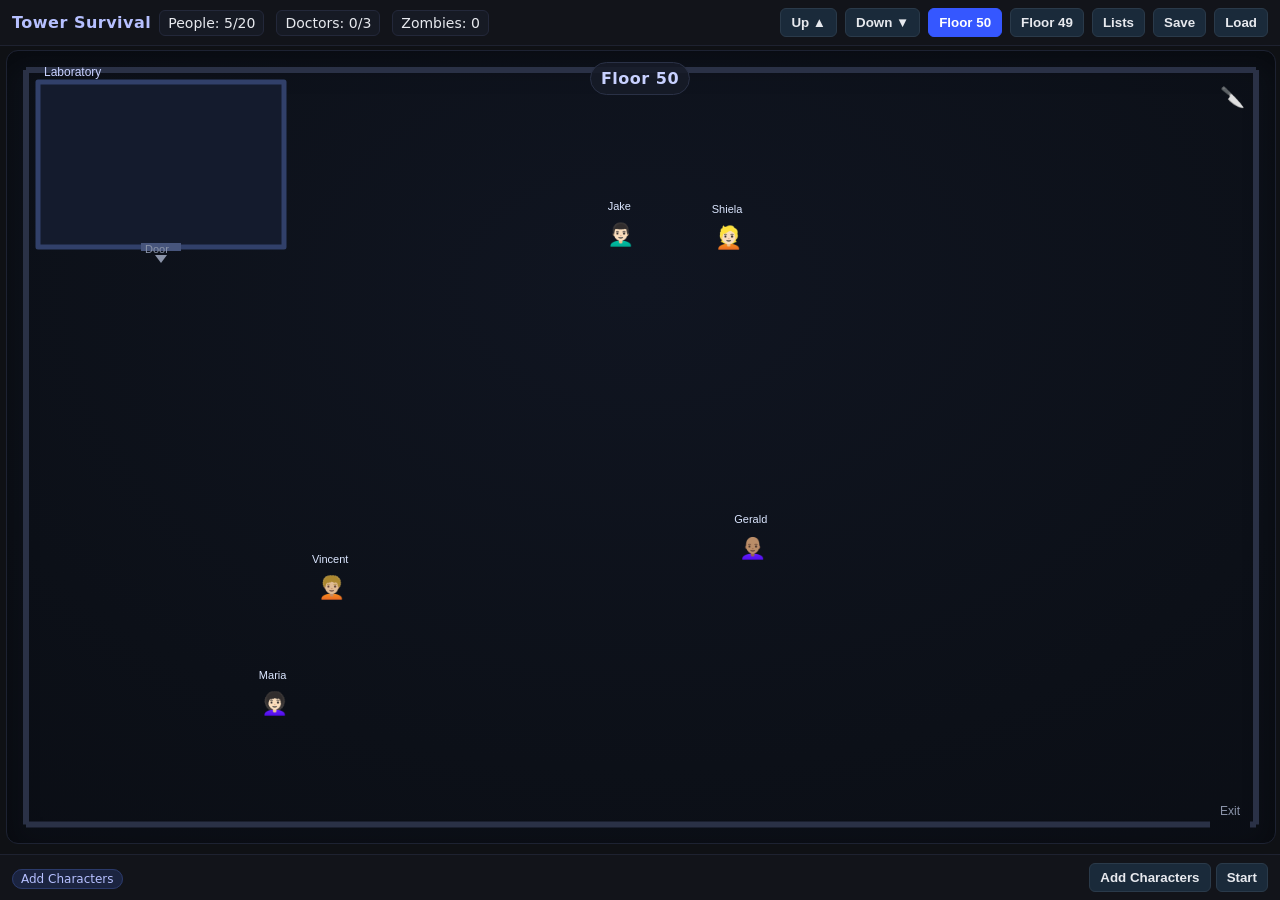
==== commit 113ba2a8: "Improve game mechanics, UI, and sound effects for zombie simulation Co-authored-by: modestomojar915 " ====
--- a/index.html
+++ b/index.html
@@ -54,7 +54,7 @@
     .badge { padding: 2px 8px; border-radius: 999px; background: #1b2440; border: 1px solid #2b3a6a; font-size: 12px; color: #b6c0ff; }
 
     /* Responsive canvas size holder (no scroll) */
-    .sizer { position: absolute; inset: 10px 12px 10px 12px; }
+    .sizer { position: absolute; inset: 4px 6px 4px 6px; }
 
     /* A11y hidden */
     .sr-only { position: absolute; width: 1px; height: 1px; padding: 0; margin: -1px; overflow: hidden; clip: rect(0, 0, 1px, 1px); border: 0; white-space: nowrap; }
@@ -72,6 +72,8 @@
         </div>
       </div>
       <div class="right controls">
+        <button id="btnUp">Up ▲</button>
+        <button id="btnDown">Down ▼</button>
         <button id="btnFloor50" class="primary">Floor 50</button>
         <button id="btnFloor49">Floor 49</button>
         <button id="btnLists">Lists</button>
@@ -245,15 +247,30 @@
         });
         nodes.forEach(o => o.stop(ctx.currentTime + duration));
       }
+      static noise(duration = 0.3, gain = 0.05, type = 'white') {
+        if (!this.ctx) return;
+        const ctx = this.ctx;
+        const bufferSize = Math.floor(ctx.sampleRate * duration);
+        const buffer = ctx.createBuffer(1, bufferSize, ctx.sampleRate);
+        const data = buffer.getChannelData(0);
+        for (let i = 0; i < bufferSize; i++) data[i] = (Math.random() * 2 - 1) * 0.9;
+        const src = ctx.createBufferSource(); src.buffer = buffer;
+        const g = ctx.createGain(); g.gain.value = gain;
+        const biquad = ctx.createBiquadFilter(); biquad.type = 'bandpass'; biquad.frequency.value = 200;
+        src.connect(biquad); biquad.connect(g); g.connect(ctx.destination);
+        src.start(); src.stop(ctx.currentTime + duration);
+      }
       static sfx(type) {
         // Map of sfx events
         switch (type) {
-          case 'infect_hit': this.chord([220, 330], 0.12, 0.06); break;
-          case 'turn_zombie': this.chord([90, 120], 0.25, 0.08); break;
+          case 'infect_hit': this.chord([200, 300], 0.12, 0.07); break;
+          case 'turn_zombie': this.noise(0.35, 0.06); this.chord([90, 120], 0.25, 0.08); break;
           case 'kill': this.chord([500, 300], 0.12, 0.06); break;
-          case 'cure_tick': this.beep(800, 0.04, 'triangle', 0.02); break;
+          case 'cure_tick': this.beep(820, 0.04, 'triangle', 0.02); break;
           case 'cure_done': this.chord([880, 1320], 0.25, 0.08); break;
           case 'exit': this.chord([600, 900], 0.18, 0.06); break;
+          case 'exit_open': this.chord([700, 1000], 0.22, 0.07); break;
+          case 'lab_open': this.chord([500, 750], 0.2, 0.06); break;
         }
       }
     }
@@ -390,20 +407,21 @@
       canvas.width = Math.floor(w);
       canvas.height = Math.floor(h);
       // Room bounds inside canvas with padding
-      const pad = Math.floor(Math.min(w, h) * 0.06);
+      const pad = Math.floor(Math.min(w, h) * 0.025);
       game.room.x = pad; game.room.y = pad; game.room.width = w - pad * 2; game.room.height = h - pad * 2;
       // Lab rect (fixed proportion of room)
-      const labW = Math.max(100, Math.floor(game.room.width * 0.16));
-      const labH = Math.max(100, Math.floor(game.room.height * 0.18));
+              const labW = Math.max(120, Math.floor(game.room.width * 0.20));
+        const labH = Math.max(120, Math.floor(game.room.height * 0.22));
       game.labRect = { x: game.room.x + 12, y: game.room.y + 12, w: labW, h: labH };
       // Lab door on bottom edge of lab
-      const doorW = Math.max(32, Math.floor(labW * 0.3));
+      const doorW = Math.min(40, Math.max(28, Math.floor(labW * 0.22))); // fits ~2 characters
       const doorX = game.labRect.x + Math.floor((labW - doorW) / 2);
       const doorY = game.labRect.y + labH - 4;
       game.labDoor = { x: doorX, y: doorY, w: doorW, h: 8 };
-      // Exit gap at bottom-right wall
-      const gapW = Math.max(32, Math.floor(game.room.width * 0.08));
+      // Exit gap at bottom-right wall (fits ~2 characters)
+      const gapW = 40;
       game.exitGap = { x: game.room.x + game.room.width - gapW - 6, y: game.room.y + game.room.height - 6, w: gapW, h: 8 };
+
       // Knife pos top-right
       game.knifePos = { x: game.room.x + game.room.width - 26, y: game.room.y + 26 };
     }
@@ -419,6 +437,8 @@
 
     const btnFloor50 = document.getElementById('btnFloor50');
     const btnFloor49 = document.getElementById('btnFloor49');
+    const btnUp = document.getElementById('btnUp');
+    const btnDown = document.getElementById('btnDown');
     const btnAdd = document.getElementById('btnAdd');
     const btnStart = document.getElementById('btnStart');
     const btnSave = document.getElementById('btnSave');
@@ -591,7 +611,7 @@
         const vy = game.labRect.y + game.labRect.h / 2;
         floor.virus = new Virus(vx, vy);
         // After 10s, open lab door to let virus out
-        setTimeout(() => { if (!floor.started) return; floor.labDoorOpen = true; }, 10000);
+        setTimeout(() => { if (!floor.started) return; floor.labDoorOpen = true; Sound.sfx('lab_open'); }, 10000);
       }
       // Incoming from upper floor spawns at t+10s
       setTimeout(() => {
@@ -625,6 +645,14 @@
 
     btnFloor50.onclick = () => switchFloor(50);
     btnFloor49.onclick = () => switchFloor(49);
+    btnUp.onclick = () => {
+      const next = Math.min(50, game.currentFloor + 1);
+      switchFloor(next);
+    };
+    btnDown.onclick = () => {
+      const next = Math.max(49, game.currentFloor - 1);
+      switchFloor(next);
+    };
 
     // Save/Load
     function serializeCharacter(ch) {
@@ -724,22 +752,25 @@
       // Virus behavior (lab phase)
       if (floor.hasLab && floor.virus && floor.virus.active) {
         const v = floor.virus;
-        // Bounce inside lab until door open, then can exit to room
         v.x += v.vx * dt; v.y += v.vy * dt;
-        // walls: lab bounds unless door open and exiting through gap
-        // Basic bounce within lab rectangle
-        if (v.x - v.radius < labRect.x) { v.x = labRect.x + v.radius; v.vx *= -1; }
-        if (v.x + v.radius > labRect.x + labRect.w) { v.x = labRect.x + labRect.w - v.radius; v.vx *= -1; }
-        if (v.y - v.radius < labRect.y) { v.y = labRect.y + v.radius; v.vy *= -1; }
-        // Bottom side: allow pass if door open and within door x-span
         const bottomY = labRect.y + labRect.h;
-        if (v.y + v.radius > bottomY) {
-          if (floor.labDoorOpen && v.x > door.x && v.x < door.x + door.w && v.vy > 0) {
-            // allow virus to pass through the door into the room (no bounce)
-            v.y = bottomY + v.radius + 2; // move below lab
-            // keep velocity direction to continue downward
-          } else {
-            v.y = bottomY - v.radius; v.vy *= -1;
+        if (v.y >= bottomY + 2) {
+          // Virus is in the room: bounce on room bounds
+          if (v.x - v.radius < room.x) { v.x = room.x + v.radius; v.vx *= -1; }
+          if (v.x + v.radius > room.x + room.width) { v.x = room.x + room.width - v.radius; v.vx *= -1; }
+          if (v.y - v.radius < room.y) { v.y = room.y + v.radius; v.vy *= -1; }
+          if (v.y + v.radius > room.y + room.height) { v.y = room.y + room.height - v.radius; v.vy *= -1; }
+        } else {
+          // Virus still in lab: bounce within lab, allow door passage when open
+          if (v.x - v.radius < labRect.x) { v.x = labRect.x + v.radius; v.vx *= -1; }
+          if (v.x + v.radius > labRect.x + labRect.w) { v.x = labRect.x + labRect.w - v.radius; v.vx *= -1; }
+          if (v.y - v.radius < labRect.y) { v.y = labRect.y + v.radius; v.vy *= -1; }
+          if (v.y + v.radius > bottomY) {
+            if (floor.labDoorOpen && v.x > door.x && v.x < door.x + door.w && v.vy > 0) {
+              v.y = bottomY + v.radius + 2; // pass through door into room
+            } else {
+              v.y = bottomY - v.radius; v.vy *= -1;
+            }
           }
         }
       }
@@ -748,7 +779,7 @@
       if (floor.started && floor.firstZombieTime && !floor.exitCloseAt) {
         const t = performance.now();
         if (!floor.exitOpen && t - floor.firstZombieTime >= 20000) {
-          floor.exitOpen = true; floor.exitOpenAt = t; floor.exitCloseAt = t + 20000; showToast(`Floor ${floor.floorNumber}: Exit Open`); Sound.sfx('exit');
+          floor.exitOpen = true; floor.exitOpenAt = t; floor.exitCloseAt = t + 20000; showToast(`Floor ${floor.floorNumber}: Exit Open`); Sound.sfx('exit_open');
         }
       }
       if (floor.exitOpen && floor.exitCloseAt && performance.now() >= floor.exitCloseAt) {
@@ -790,7 +821,7 @@
             }
             // Door closes for 10s then shows cleared notice and opens again
             floor.labDoorOpen = false;
-            setTimeout(() => { showToast('The lab has been cleared'); floor.labDoorOpen = true; }, 10_000);
+            setTimeout(() => { showToast('The lab has been cleared'); floor.labDoorOpen = true; Sound.sfx('lab_open'); }, 10_000);
           }
         } else {
           // No doctors: reset progress
@@ -826,21 +857,51 @@
           }
         }
 
-        // Lab wall collision (keep out unless door and within)
-        if (floor.hasLab) {
-          const inLabNow = circleRectCollision(c.x, c.y, c.radius, labRect.x, labRect.y, labRect.w, labRect.h);
-          // If intersecting lab boundaries: allow only through door when open
-          if (inLabNow) {
-            // Approximated: if crossing bottom edge and door closed, bounce out
-            const bottomY = labRect.y + labRect.h;
-            const withinDoor = (c.x > door.x && c.x < door.x + door.w);
-            if (!floor.labDoorOpen && Math.abs(c.y - bottomY) < c.radius + 8) {
-              // push out
-              c.y = bottomY + c.radius + 1; c.vy = Math.abs(c.vy);
-            }
+              // Lab wall collision: solid walls, door-only passage. Only door allows crossing when open; width fits ~2 chars.
+      if (floor.hasLab) {
+        const wasInLab = c.inLab;
+        const insideNow = circleRectCollision(c.x, c.y, c.radius, labRect.x, labRect.y, labRect.w, labRect.h);
+        const doorOpen = floor.labDoorOpen;
+        const doorLeft = door.x, doorRight = door.x + door.w, doorY = labRect.y + labRect.h;
+        if (!wasInLab && insideNow) {
+          // Trying to enter through a wall; only allow through door segment and only if open
+          const crossingBottom = (c.y >= doorY - c.radius - 4);
+          const throughDoorX = (c.x > doorLeft && c.x < doorRight);
+          if (!(crossingBottom && throughDoorX && doorOpen)) {
+            // Push back outside along normal
+            // Determine nearest side
+            const dxLeft = Math.abs(c.x - labRect.x), dxRight = Math.abs(c.x - (labRect.x + labRect.w));
+            const dyTop = Math.abs(c.y - labRect.y), dyBottom = Math.abs(c.y - (labRect.y + labRect.h));
+            const minD = Math.min(dxLeft, dxRight, dyTop, dyBottom);
+            if (minD === dxLeft) { c.x = labRect.x - c.radius - 1; c.vx = -Math.abs(c.vx); }
+            else if (minD === dxRight) { c.x = labRect.x + labRect.w + c.radius + 1; c.vx = Math.abs(c.vx); }
+            else if (minD === dyTop) { c.y = labRect.y - c.radius - 1; c.vy = -Math.abs(c.vy); }
+            else { c.y = labRect.y + labRect.h + c.radius + 1; c.vy = Math.abs(c.vy); }
+            c.inLab = false;
+          } else {
             c.inLab = true;
-          } else c.inLab = false;
-        }
+          }
+        } else if (wasInLab && !insideNow) {
+          // Trying to exit; only allow through door when open
+          const crossingBottom = (c.y >= doorY - c.radius - 4);
+          const throughDoorX = (c.x > doorLeft && c.x < doorRight);
+          if (!(crossingBottom && throughDoorX && doorOpen)) {
+            // Prevent exit; push back in
+            const dxLeft = Math.abs(c.x - labRect.x), dxRight = Math.abs(c.x - (labRect.x + labRect.w));
+            const dyTop = Math.abs(c.y - labRect.y), dyBottom = Math.abs(c.y - (labRect.y + labRect.h));
+            const minD = Math.min(dxLeft, dxRight, dyTop, dyBottom);
+            if (minD === dxLeft) { c.x = labRect.x + c.radius + 1; c.vx = Math.abs(c.vx); }
+            else if (minD === dxRight) { c.x = labRect.x + labRect.w - c.radius - 1; c.vx = -Math.abs(c.vx); }
+            else if (minD === dyTop) { c.y = labRect.y + c.radius + 1; c.vy = Math.abs(c.vy); }
+            else { c.y = labRect.y + labRect.h - c.radius - 1; c.vy = -Math.abs(c.vy); }
+            c.inLab = true;
+          } else {
+            c.inLab = false;
+          }
+        } else {
+          c.inLab = insideNow;
+        }
+      }
 
         // Infected countdown
         if (c.humanState === HUMAN_STATE.INFECTED && !c.isZombie()) {
@@ -848,7 +909,7 @@
           if (c.infectedTimer <= 0) {
             // Turn to zombie
             Sound.sfx('turn_zombie');
-            toZombie(c);
+            toZombie(c, floor);
             if (!floor.firstZombieTime) floor.firstZombieTime = performance.now();
           }
         }
@@ -937,7 +998,7 @@
         }
       }
 
-      // Killer kills targets (zombies, infected, doctors; civilians only if crazy killer)
+      // Killer kills targets (zombies, infected only)
       for (const k of humans.filter(h => h.role === ROLE.KILLER)) {
         for (const target of floor.characters) {
           if (target.removed || target.id === k.id) continue;
@@ -946,17 +1007,9 @@
             if (target.isZombie()) {
               killCharacter(k, target, floor, true);
             } else if (target.isHumanLike()) {
-              const isDoc = target.role === ROLE.DOCTOR;
               const isInfected = target.humanState === HUMAN_STATE.INFECTED;
-              const canKillHuman = isDoc || isInfected || k.crazy;
-              if (canKillHuman) {
-                // If killer kills doctor, mark crazy and record doctor failure
-                if (isDoc) {
-                  game.records.doctors[target.id] = game.records.doctors[target.id] || { name: target.name, result: 'Tried but failed', status: 'human' };
-                  game.records.doctors[target.id].result = target.doctorSuccessful ? 'Successful' : 'Tried but failed';
-                  game.records.doctors[target.id].status = 'human';
-                }
-                killCharacter(k, target, floor, false, isDoc);
+              if (isInfected) {
+                killCharacter(k, target, floor, false, false);
               }
             }
           }
@@ -1023,7 +1076,7 @@
       Sound.sfx('infect_hit');
     }
 
-    function toZombie(c) {
+    function toZombie(c, floor) {
       // Drop cure on turn
       if (c.hasCure) {
         const drop = new Item('cure', c.x, c.y);
@@ -1038,6 +1091,8 @@
       if (game.records.killers[c.id]) game.records.killers[c.id].zombie = true;
       // Doctor record status
       if (game.records.doctors[c.id]) game.records.doctors[c.id].status = 'zombie';
+      // If this is the first zombie on the floor, schedule exit opening
+      if (floor && !floor.firstZombieTime) floor.firstZombieTime = performance.now();
     }
 
     function infectHuman(h, floor) {
@@ -1059,7 +1114,7 @@
         if (collidingZombies.length >= 2) {
           // Healer turns into zombie and drops cure
           const drop = new Item('cure', healer.x, healer.y); floor.items.push(drop);
-          toZombie(healer);
+          toZombie(healer, floor);
         }
       }
     }
@@ -1134,18 +1189,27 @@
 
       // Draw lab if present
       if (floor.hasLab) {
-        // Lab rect
+        // Lab rect with solid walls
         ctx.fillStyle = '#141b2d';
         ctx.strokeStyle = '#31406a';
-        ctx.lineWidth = 3;
+        ctx.lineWidth = 5;
         ctx.fillRect(game.labRect.x, game.labRect.y, game.labRect.w, game.labRect.h);
         ctx.strokeRect(game.labRect.x, game.labRect.y, game.labRect.w, game.labRect.h);
-        // Door gap
+        // Door gap visual on bottom side
         ctx.fillStyle = floor.labDoorOpen ? '#6dffb3' : '#47557c';
         ctx.fillRect(game.labDoor.x, game.labDoor.y, game.labDoor.w, game.labDoor.h);
+        // Door indicator triangle
+        ctx.fillStyle = floor.labDoorOpen ? '#6dffb3' : '#8b94a9';
+        ctx.beginPath();
+        const cx = game.labDoor.x + game.labDoor.w / 2; const cy = game.labDoor.y + game.labDoor.h + 8;
+        ctx.moveTo(cx - 6, cy - 4); ctx.lineTo(cx + 6, cy - 4); ctx.lineTo(cx, cy + 4); ctx.closePath(); ctx.fill();
         // Label above lab
         ctx.fillStyle = '#c8d1ff'; ctx.font = '12px sans-serif';
         ctx.fillText('Laboratory', game.labRect.x + 6, game.labRect.y - 6);
+        // Door label
+        ctx.fillStyle = floor.labDoorOpen ? '#6dffb3' : '#8b94a9';
+        ctx.font = '11px sans-serif';
+        ctx.fillText('Door', game.labDoor.x + 4, game.labDoor.y + 10);
       }
 
       // Knife icon in top-right corner (if exists)
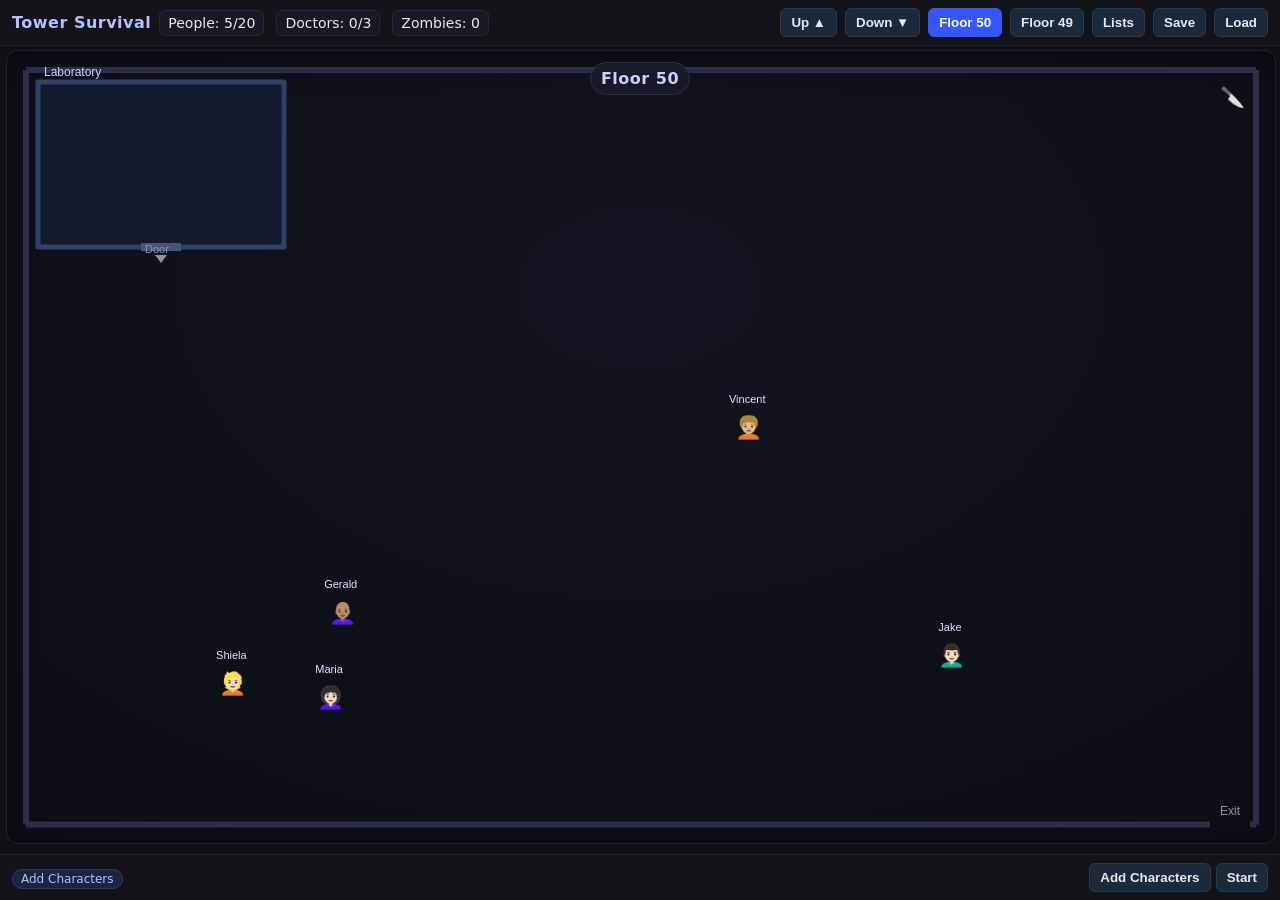
==== commit 62d3ba27: "Expand game to full 50-floor building with multiple lab floors Co-authored-by: modestomojar915 <mode" ====
--- a/index.html
+++ b/index.html
@@ -166,7 +166,7 @@
     const TAU = Math.PI * 2;
     const MAX_PER_FLOOR = 20;
     const MAX_DOCTORS_PER_FLOOR = 3;
-    const LAB_FLOORS = new Set([50]); // Prototype: only 50 has lab
+    const LAB_FLOORS = new Set([50, 40, 30, 20, 10]);
 
     const ROLE = {
       CIVILIAN: 'civilian',
@@ -371,11 +371,11 @@
         // Knife location (top-right inside room)
         this.knifePos = { x: 0, y: 0 };
 
-        // Floors: 50 (lab), 49 (no lab)
-        this.floors = {
-          50: new FloorState(50, true),
-          49: new FloorState(49, false),
-        };
+        // Floors: 1..50; lab on 50,40,30,20,10
+        this.floors = {};
+        for (let n = 1; n <= 50; n++) {
+          this.floors[n] = new FloorState(n, LAB_FLOORS.has(n));
+        }
         this.currentFloor = 50;
 
         // Records
@@ -436,7 +436,7 @@
     const floorLabel = document.getElementById('floorLabel');
 
     const btnFloor50 = document.getElementById('btnFloor50');
-    const btnFloor49 = document.getElementById('btnFloor49');
+    const btnFloor49 = document.getElementById('btnFloor49'); // kept for quick jump
     const btnUp = document.getElementById('btnUp');
     const btnDown = document.getElementById('btnDown');
     const btnAdd = document.getElementById('btnAdd');
@@ -491,15 +491,14 @@
           });
           f50.characters.push(c);
         }
-        // Knife on floor
-        const knife = new Item('knife', game.knifePos.x, game.knifePos.y);
-        f50.items.push(knife);
-      }
-      // Also ensure knife exists on floor 49
-      const f49 = game.floors[49];
-      if (!f49.items.some(it => it.type === 'knife')) {
-        const knife2 = new Item('knife', game.knifePos.x, game.knifePos.y);
-        f49.items.push(knife2);
+      }
+      // Ensure a knife exists on every floor initially
+      for (let n = 1; n <= 50; n++) {
+        const fl = game.floors[n];
+        if (!fl.items.some(it => it.type === 'knife')) {
+          const knife = new Item('knife', game.knifePos.x, game.knifePos.y);
+          fl.items.push(knife);
+        }
       }
     }
 
@@ -636,6 +635,7 @@
 
     // Floor switching
     function switchFloor(num) {
+      num = Math.max(1, Math.min(50, num));
       game.currentFloor = num;
       floorLabel.textContent = `Floor ${num}`;
       btnFloor50.classList.toggle('primary', num === 50);
@@ -644,15 +644,16 @@
     }
 
     btnFloor50.onclick = () => switchFloor(50);
-    btnFloor49.onclick = () => switchFloor(49);
+    btnFloor49.onclick = () => switchFloor(49); // quick jump to non-lab neighbor for testing
     btnUp.onclick = () => {
       const next = Math.min(50, game.currentFloor + 1);
       switchFloor(next);
     };
     btnDown.onclick = () => {
-      const next = Math.max(49, game.currentFloor - 1);
+      const next = Math.max(1, game.currentFloor - 1);
       switchFloor(next);
     };
+
 
     // Save/Load
     function serializeCharacter(ch) {
@@ -1140,7 +1141,7 @@
 
     function handleExitTransfer(floor, c) {
       const destNum = floor.floorNumber - 1;
-      if (destNum >= 49) {
+      if (destNum >= 1) {
         const dest = game.floors[destNum];
         // Capacity check
         const totalDest = dest.characters.filter(ch => !ch.removed).length;
@@ -1152,7 +1153,7 @@
         dest.incoming.push(data);
         Sound.sfx('exit');
       } else {
-        // Last floor prototype: escaped the building
+        // Floor 1 exits building
         c.removed = true; Sound.sfx('exit');
         game.records.survivors.push({ name: c.name, status: 'Escaped', id: c.id });
       }
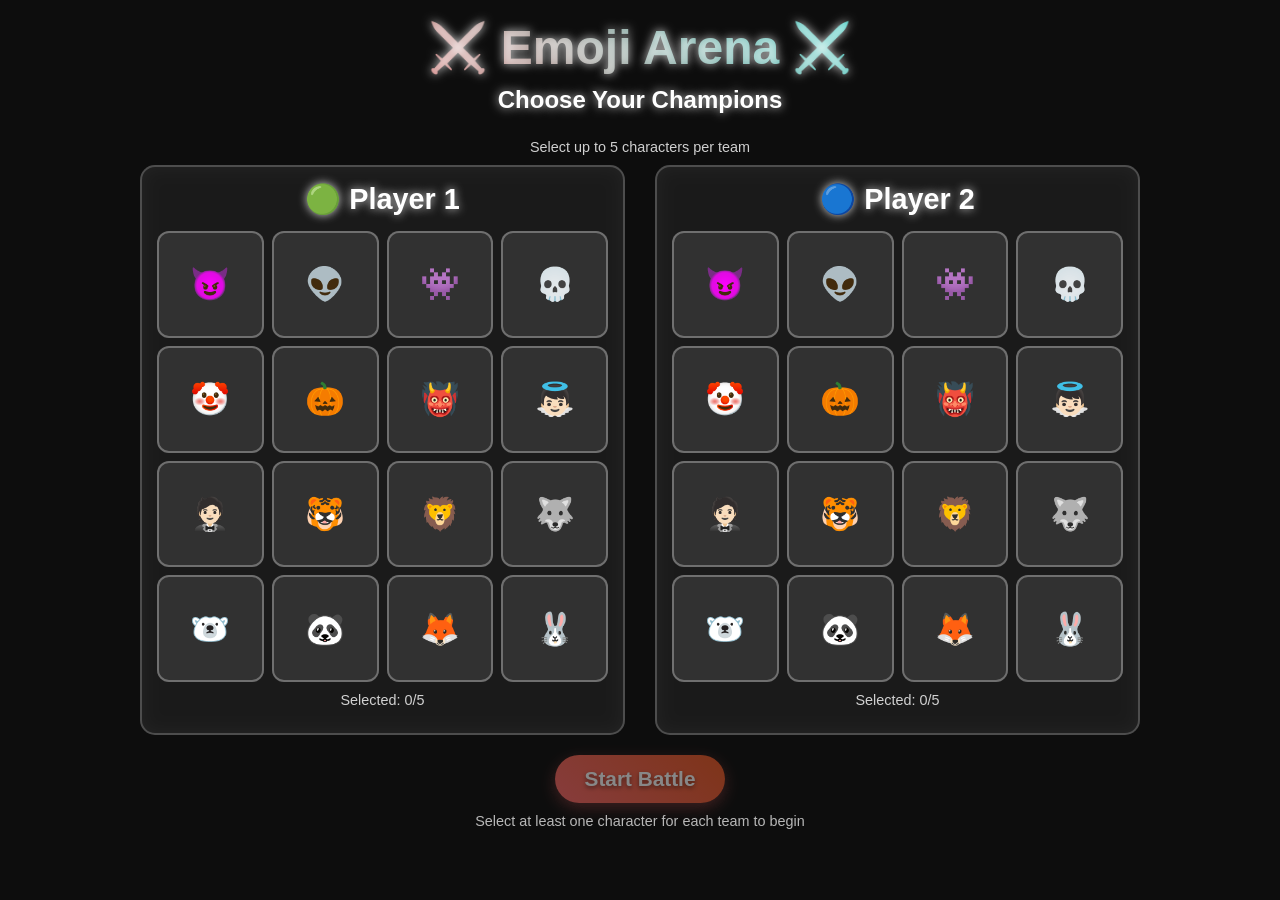
==== commit 6fe2982f: "Merge a3b5bbedc4fc828ea616734efb4859516d5c0a71 into c77070b5df5b3effd697ea6f6c2c4ed011ac0bf1" ====
--- a/index.html
+++ b/index.html
@@ -2,1274 +2,2522 @@
 <html lang="en">
 <head>
   <meta charset="UTF-8" />
-  <meta name="viewport" content="width=device-width, initial-scale=1.0, maximum-scale=1.0" />
-  <title>Tower Survival Simulation (Floors 50 & 49)</title>
+  <meta name="viewport" content="width=device-width, initial-scale=1.0" />
+  <title>Emoji Arena</title>
   <style>
-    /* Reset and layout */
-    * { box-sizing: border-box; }
-    html, body { height: 100%; margin: 0; padding: 0; overflow: hidden; font-family: system-ui, -apple-system, Segoe UI, Roboto, Helvetica, Arial, sans-serif; background: #0f1115; color: #e7e9ee; }
-    #app { position: relative; height: 100%; width: 100%; display: flex; flex-direction: column; }
-
-    /* Header */
-    .header { flex: 0 0 auto; display: flex; align-items: center; justify-content: space-between; padding: 8px 12px; background: #12141a; border-bottom: 1px solid #1e2230; gap: 8px; }
-    .left, .right { display: flex; align-items: center; gap: 8px; }
-    .title { font-weight: 700; letter-spacing: .5px; color: #b6c0ff; }
-    .stats { display: flex; gap: 12px; font-size: 14px; }
-    .stat { background: #161a24; border: 1px solid #23283a; padding: 4px 8px; border-radius: 6px; }
-
-    .controls button { background: #1a2a3a; color: #e7e9ee; border: 1px solid #2a3a4a; padding: 6px 10px; border-radius: 6px; cursor: pointer; font-weight: 600; }
-    .controls button:hover { background: #22364a; }
-    .controls .primary { background: #3557ff; border-color: #3557ff; color: white; }
-    .controls .primary:hover { background: #2f4de0; }
-
-    /* Content area */
-    .content { position: relative; flex: 1 1 auto; display: grid; grid-template-rows: 1fr auto; }
-
-    /* Canvas container */
-    .room-wrap { position: relative; display: grid; place-items: center; }
-    #canvas { background: radial-gradient(1200px 800px at 50% 30%, #101521 0%, #0c1018 60%, #0a0d14 100%); border-radius: 12px; border: 1px solid #1d2232; box-shadow: 0 10px 30px rgba(0,0,0,0.4) inset; }
-
-    /* Footer row */
-    .footer { flex: 0 0 auto; display: flex; align-items: center; justify-content: space-between; padding: 8px 12px; background: #12141a; border-top: 1px solid #1e2230; }
-
-    /* Floor label */
-    .floor-label { position: absolute; top: 12px; left: 50%; transform: translateX(-50%); background: rgba(23, 28, 40, 0.85); border: 1px solid #2a3146; padding: 6px 10px; border-radius: 999px; font-weight: 700; color: #c8d1ff; letter-spacing: .5px; }
-
-    /* Modals */
-    .modal-backdrop { position: fixed; inset: 0; background: rgba(0,0,0,0.6); display: none; align-items: center; justify-content: center; z-index: 50; }
-    .modal { width: min(480px, 92vw); background: #0f1320; border: 1px solid #2b3352; border-radius: 12px; overflow: hidden; box-shadow: 0 20px 60px rgba(0,0,0,0.6); }
-    .modal-header { padding: 12px 14px; background: #12172a; border-bottom: 1px solid #2b3352; font-weight: 700; color: #c8d1ff; }
-    .modal-body { padding: 14px; display: grid; gap: 10px; }
-    .modal-actions { display: flex; justify-content: flex-end; gap: 8px; padding: 12px 14px; background: #101426; border-top: 1px solid #2b3352; }
-    .row { display: flex; align-items: center; gap: 8px; flex-wrap: wrap; }
-    .select-grid { display: grid; grid-template-columns: repeat(3, minmax(0, 1fr)); gap: 8px; }
-    .choice { padding: 10px; border: 1px solid #2a3146; border-radius: 8px; background: #11182a; cursor: pointer; display: grid; place-items: center; font-size: 22px; }
-    .choice.selected { border-color: #3c63ff; box-shadow: 0 0 0 2px rgba(60, 99, 255, .3); }
-    input[type="text"] { width: 100%; padding: 8px 10px; border-radius: 8px; border: 1px solid #2a3146; background: #0b0f1b; color: #e7e9ee; }
-
-    /* Toast / notifications */
-    .toast { position: fixed; left: 50%; bottom: 18px; transform: translateX(-50%); background: #142038; border: 1px solid #2c3f72; color: #dbe6ff; padding: 8px 12px; border-radius: 8px; display: none; z-index: 60; }
-
-    /* Inline badges */
-    .badge { padding: 2px 8px; border-radius: 999px; background: #1b2440; border: 1px solid #2b3a6a; font-size: 12px; color: #b6c0ff; }
-
-    /* Responsive canvas size holder (no scroll) */
-    .sizer { position: absolute; inset: 4px 6px 4px 6px; }
-
-    /* A11y hidden */
-    .sr-only { position: absolute; width: 1px; height: 1px; padding: 0; margin: -1px; overflow: hidden; clip: rect(0, 0, 1px, 1px); border: 0; white-space: nowrap; }
+    :root {
+      --player1-color: #4CAF50;
+      --player2-color: #2196F3;
+      --arena-bg: linear-gradient(135deg, #1e1e2e, #2d2d44);
+      --text-glow: 0 0 10px rgba(255, 255, 255, 0.8);
+    }
+
+    * {
+      box-sizing: border-box;
+    }
+
+    body {
+      font-family: 'Segoe UI', Tahoma, Geneva, Verdana, sans-serif;
+      margin: 0;
+      padding: 0;
+      overflow: hidden;
+      background: var(--arena-bg);
+      color: #fff;
+      user-select: none;
+    }
+
+    /* Character Selection Overlay */
+    .overlay {
+      position: fixed;
+      top: 0;
+      left: 0;
+      width: 100vw;
+      height: 100vh;
+      background: rgba(0, 0, 0, 0.95);
+      display: flex;
+      flex-direction: column;
+      align-items: center;
+      justify-content: flex-start;
+      z-index: 9999;
+      overflow-y: auto;
+      padding: 10px;
+      backdrop-filter: blur(10px);
+    }
+
+    .overlay h1 {
+      font-size: clamp(1.5rem, 5vw, 3rem);
+      margin: 10px 0;
+      text-shadow: var(--text-glow);
+      background: linear-gradient(45deg, #ff6b6b, #4ecdc4, #45b7d1, #f9ca24);
+      background-size: 400% 400%;
+      -webkit-background-clip: text;
+      -webkit-text-fill-color: transparent;
+      background-clip: text;
+      animation: gradient 3s ease infinite;
+      text-align: center;
+    }
+
+    .overlay h2 {
+      font-size: clamp(1rem, 3vw, 1.5rem);
+      margin: 0 0 15px 0;
+      text-shadow: var(--text-glow);
+      text-align: center;
+    }
+
+    @keyframes gradient {
+      0% { background-position: 0% 50%; }
+      50% { background-position: 100% 50%; }
+      100% { background-position: 0% 50%; }
+    }
+
+    .team-select {
+      display: flex;
+      flex-direction: column;
+      width: 100%;
+      max-width: 1000px;
+      gap: 20px;
+    }
+
+    @media (min-width: 768px) {
+      .team-select {
+        flex-direction: row;
+        gap: 30px;
+      }
+    }
+
+    .team {
+      flex: 1;
+      min-width: 280px;
+      background: rgba(255, 255, 255, 0.1);
+      border-radius: 15px;
+      padding: 15px;
+      backdrop-filter: blur(10px);
+      border: 2px solid rgba(255, 255, 255, 0.2);
+    }
+
+    .team h3 {
+      text-align: center;
+      font-size: clamp(1rem, 4vw, 1.8rem);
+      margin: 0 0 15px 0;
+      text-shadow: var(--text-glow);
+    }
+
+    .character-grid {
+      display: grid;
+      grid-template-columns: repeat(4, 1fr);
+      gap: 8px;
+      margin-top: 10px;
+    }
+
+    @media (min-width: 480px) {
+      .character-grid {
+        grid-template-columns: repeat(6, 1fr);
+      }
+    }
+
+    @media (min-width: 768px) {
+      .character-grid {
+        grid-template-columns: repeat(4, 1fr);
+      }
+    }
+
+    .char-btn {
+      aspect-ratio: 1;
+      font-size: clamp(1.2rem, 5vw, 2rem);
+      padding: 8px;
+      background: rgba(255, 255, 255, 0.1);
+      border: 2px solid rgba(255, 255, 255, 0.3);
+      border-radius: 12px;
+      cursor: pointer;
+      color: white;
+      transition: all 0.3s ease;
+      position: relative;
+      overflow: hidden;
+      display: flex;
+      align-items: center;
+      justify-content: center;
+      min-height: 45px;
+    }
+
+    .char-btn:hover {
+      background: rgba(255, 255, 255, 0.2);
+      transform: scale(1.05);
+      box-shadow: 0 5px 15px rgba(0, 0, 0, 0.3);
+    }
+
+    .char-btn:active {
+      transform: scale(0.95);
+    }
+
+    .char-btn.selected-p1 {
+      background: var(--player1-color);
+      border-color: var(--player1-color);
+      color: white;
+      box-shadow: 0 0 20px rgba(76, 175, 80, 0.6);
+    }
+
+    .char-btn.selected-p2 {
+      background: var(--player2-color);
+      border-color: var(--player2-color);
+      color: white;
+      box-shadow: 0 0 20px rgba(33, 150, 243, 0.6);
+    }
+
+    .selection-info {
+      text-align: center;
+      margin: 10px 0;
+      font-size: clamp(0.7rem, 2.5vw, 0.9rem);
+      opacity: 0.8;
+    }
+
+    .controls {
+      margin-top: 20px;
+      text-align: center;
+      width: 100%;
+    }
+
+    .start-btn {
+      font-size: clamp(1rem, 3vw, 1.3rem);
+      padding: 12px 30px;
+      background: linear-gradient(45deg, #ff6b6b, #ee5a24);
+      border: none;
+      border-radius: 25px;
+      color: white;
+      cursor: pointer;
+      font-weight: bold;
+      text-shadow: 0 2px 4px rgba(0, 0, 0, 0.5);
+      box-shadow: 0 5px 15px rgba(255, 107, 107, 0.4);
+      transition: all 0.3s ease;
+      min-width: 150px;
+    }
+
+    .start-btn:hover:not(:disabled) {
+      transform: translateY(-2px);
+      box-shadow: 0 7px 20px rgba(255, 107, 107, 0.6);
+    }
+
+    .start-btn:active {
+      transform: translateY(0);
+    }
+
+    .start-btn:disabled {
+      opacity: 0.5;
+      cursor: not-allowed;
+      transform: none;
+    }
+
+    .hint {
+      margin: 10px 0 0 0;
+      font-size: clamp(0.6rem, 2vw, 0.9rem);
+      opacity: 0.7;
+      text-align: center;
+    }
+
+    /* Arena Container */
+    .arena-container {
+      width: 100vw;
+      height: 100vh;
+      display: none;
+      flex-direction: column;
+      justify-content: center;
+      align-items: center;
+      padding: 10px;
+    }
+
+    .info-header {
+      text-align: center;
+      font-size: clamp(1rem, 3vw, 1.5rem);
+      margin-bottom: 10px;
+      text-shadow: var(--text-glow);
+      font-weight: bold;
+    }
+
+    .hp-area {
+      display: flex;
+      flex-direction: row;
+      justify-content: space-between;
+      align-items: flex-start;
+      gap: 10px;
+      margin-bottom: 15px;
+      width: 100%;
+      max-width: 100vw;
+      min-height: 60px;
+      overflow: hidden;
+      padding: 0 5px;
+      box-sizing: border-box;
+    }
+
+    .team-column {
+      flex: 1;
+      max-width: 48%;
+      min-width: 120px;
+      overflow: hidden;
+    }
+
+    .team-header {
+      font-size: clamp(0.8rem, 2.5vw, 1.2rem);
+      font-weight: bold;
+      text-align: center;
+      margin-bottom: 8px;
+      color: #fff;
+      text-shadow: 0 2px 4px rgba(0, 0, 0, 0.8);
+      border-bottom: 2px solid rgba(255, 255, 255, 0.3);
+      padding-bottom: 3px;
+    }
+
+    .hp-container {
+      margin-bottom: 5px;
+    }
+
+    .hp-bar-wrapper {
+      display: flex;
+      align-items: center;
+      gap: 5px;
+      background: rgba(0, 0, 0, 0.3);
+      padding: 3px 6px;
+      border-radius: 6px;
+      border: 1px solid rgba(255, 255, 255, 0.2);
+      margin-bottom: 3px;
+    }
+
+    #player1HP .hp-bar-wrapper {
+      justify-content: flex-start;
+    }
+
+    #player2HP .hp-bar-wrapper {
+      justify-content: flex-end;
+      flex-direction: row-reverse;
+    }
+
+    .character-icon {
+      font-size: clamp(1rem, 3vw, 1.5rem);
+      min-width: 25px;
+      text-align: center;
+    }
+
+    .hp-bar {
+      background: rgba(0, 0, 0, 0.7);
+      height: 16px;
+      border-radius: 8px;
+      flex: 1;
+      min-width: 50px;
+      max-width: 120px;
+      position: relative;
+      border: 1px solid rgba(255, 255, 255, 0.3);
+      overflow: hidden;
+    }
+
+    .hp-bar .current-hp {
+      background: linear-gradient(90deg, #4CAF50, #8BC34A);
+      height: 100%;
+      position: absolute;
+      top: 0;
+      left: 0;
+      border-radius: 6px;
+      transition: width 0.5s ease;
+      width: 100%;
+    }
+
+    .hp-bar .shield {
+      background: linear-gradient(90deg, #fff, #e0e0e0);
+      height: 100%;
+      position: absolute;
+      top: 0;
+      right: 0;
+      border-radius: 0 6px 6px 0;
+      opacity: 0.9;
+      width: 0%;
+    }
+
+    .hp-bar .fakehp {
+      background: linear-gradient(90deg, #ffeb3b, #ffc107);
+      height: 100%;
+      position: absolute;
+      top: 0;
+      left: 0;
+      border-radius: 6px 0 0 6px;
+      opacity: 0.8;
+      width: 0%;
+    }
+
+    .hp-text {
+      font-size: clamp(0.6rem, 2vw, 0.8rem);
+      color: #fff;
+      min-width: 40px;
+      text-align: right;
+      font-weight: bold;
+      text-shadow: 0 1px 2px rgba(0, 0, 0, 0.8);
+    }
+
+    canvas {
+      border: 3px solid rgba(255, 255, 255, 0.8);
+      border-radius: 10px;
+      flex: 1;
+      max-width: 95vw;
+      max-height: 65vh;
+      background: radial-gradient(circle, #2c2c54, #1a1a2e);
+      box-shadow: 0 0 30px rgba(0, 0, 0, 0.5);
+      transition: all 0.5s ease;
+    }
+
+    canvas.hell-trial {
+      background: radial-gradient(circle, #4a1a1a, #2a0a0a);
+      border-color: #ff4444;
+      box-shadow: 0 0 30px rgba(255, 68, 68, 0.5);
+    }
+
+    /* Game Over Screen */
+    .game-over {
+      position: fixed;
+      top: 50%;
+      left: 50%;
+      transform: translate(-50%, -50%);
+      background: rgba(0, 0, 0, 0.95);
+      padding: 30px;
+      border: 3px solid #fff;
+      border-radius: 20px;
+      text-align: center;
+      z-index: 10000;
+      backdrop-filter: blur(20px);
+      box-shadow: 0 0 50px rgba(0, 0, 0, 0.8);
+      display: none;
+    }
+
+    .game-over.show {
+      display: block;
+    }
+
+    .game-over h2 {
+      margin: 0 0 20px 0;
+      color: #fff;
+      font-size: clamp(1.5rem, 5vw, 2.5rem);
+      text-shadow: var(--text-glow);
+    }
+
+    .game-over .winner {
+      font-size: clamp(2rem, 8vw, 4rem);
+      margin: 20px 0;
+      background: linear-gradient(45deg, #ffd700, #ff8c00);
+      -webkit-background-clip: text;
+      -webkit-text-fill-color: transparent;
+      background-clip: text;
+      animation: pulse 2s ease-in-out infinite;
+    }
+
+    @keyframes pulse {
+      0%, 100% { transform: scale(1); }
+      50% { transform: scale(1.05); }
+    }
+
+    .reset-btn {
+      margin-top: 15px;
+      padding: 12px 25px;
+      font-size: clamp(0.9rem, 2.5vw, 1.1rem);
+      cursor: pointer;
+      background: linear-gradient(45deg, #e74c3c, #c0392b);
+      color: white;
+      border: 2px solid #e74c3c;
+      border-radius: 8px;
+      transition: all 0.3s ease;
+      backdrop-filter: blur(10px);
+      font-weight: bold;
+    }
+
+    .reset-btn:hover {
+      background: linear-gradient(45deg, #c0392b, #a93226);
+      transform: translateY(-2px);
+      box-shadow: 0 5px 15px rgba(231, 76, 60, 0.4);
+    }
+
+    /* Death Animation */
+    .death-animation {
+      position: absolute;
+      pointer-events: none;
+      font-size: 48px;
+      animation: deathPop 2s ease-out forwards;
+      z-index: 1000;
+    }
+
+    @keyframes deathPop {
+      0% { 
+        transform: scale(1) rotate(0deg); 
+        opacity: 1; 
+      }
+      50% { 
+        transform: scale(2.5) rotate(180deg); 
+        opacity: 0.8; 
+      }
+      100% { 
+        transform: scale(0) rotate(360deg); 
+        opacity: 0; 
+      }
+    }
+
+    /* Status Indicators */
+    .status-indicators {
+      position: absolute;
+      top: 5px;
+      right: 5px;
+      display: flex;
+      gap: 2px;
+      flex-wrap: wrap;
+      max-width: 60px;
+    }
+
+    .status-indicator {
+      background: rgba(0, 0, 0, 0.8);
+      color: white;
+      font-size: 0.6rem;
+      padding: 1px 3px;
+      border-radius: 3px;
+      border: 1px solid rgba(255, 255, 255, 0.3);
+    }
+
+    /* Responsive adjustments */
+    @media (max-width: 480px) {
+      .overlay {
+        padding: 5px;
+      }
+      
+      .team {
+        padding: 10px;
+        min-width: 250px;
+      }
+      
+      .character-grid {
+        gap: 5px;
+      }
+      
+      .hp-area {
+        gap: 5px;
+        margin-bottom: 10px;
+      }
+      
+      canvas {
+        max-height: 55vh;
+      }
+    }
+
+    @media (max-height: 600px) {
+      .overlay {
+        padding: 5px;
+      }
+      
+      .overlay h1 {
+        margin: 5px 0;
+      }
+      
+      .team {
+        padding: 10px;
+      }
+      
+      .controls {
+        margin-top: 10px;
+      }
+    }
+
+    /* Character Visual Effects */
+    .frozen {
+      animation: frozen 2s ease-in-out infinite;
+      filter: brightness(0.8) hue-rotate(180deg);
+    }
+
+    @keyframes frozen {
+      0% { 
+        box-shadow: 0 0 15px #87ceeb; 
+        filter: brightness(0.8) hue-rotate(180deg);
+      }
+      50% { 
+        box-shadow: 0 0 25px #87ceeb, 0 0 35px #00bfff; 
+        filter: brightness(0.6) hue-rotate(180deg);
+      }
+      100% { 
+        box-shadow: 0 0 15px #87ceeb; 
+        filter: brightness(0.8) hue-rotate(180deg);
+      }
+    }
+
+    .blinkFlash {
+      animation: blinkFlash 0.3s ease-out;
+    }
+
+    @keyframes blinkFlash {
+      0% { 
+        transform: scale(0) rotate(0deg);
+        opacity: 1;
+      }
+      50% {
+        transform: scale(1) rotate(180deg);
+        opacity: 0.8;
+      }
+      100% { 
+        transform: scale(0) rotate(360deg);
+        opacity: 0;
+      }
+    }
+
+    .overloadPulse {
+      animation: overloadPulse 2s ease-out infinite;
+    }
+
+    @keyframes overloadPulse {
+      0% { 
+        transform: scale(0);
+        opacity: 1;
+      }
+      50% {
+        transform: scale(1.2);
+        opacity: 0.8;
+      }
+      100% { 
+        transform: scale(2);
+        opacity: 0;
+      }
+    }
+
+    .progressionFlash {
+      animation: progressionFlash 0.5s ease-in-out;
+    }
+
+    @keyframes progressionFlash {
+      0% { box-shadow: 0 0 10px #00ff88; }
+      50% { box-shadow: 0 0 30px #00ff88, 0 0 40px #00ff88; }
+      100% { box-shadow: 0 0 10px #00ff88; }
+    }
+
+    .frenzyBoost {
+      animation: frenzyBoost 0.3s ease-out;
+    }
+
+    @keyframes frenzyBoost {
+      0% { 
+        box-shadow: 0 0 15px #ff6600; 
+        transform: scale(1.0);
+      }
+      50% { 
+        box-shadow: 0 0 25px #ff6600, 0 0 35px #ff8c00; 
+        transform: scale(1.05);
+      }
+      100% { 
+        box-shadow: 0 0 15px #ff6600; 
+        transform: scale(1.0);
+      }
+    }
+
+    .frenzy-low {
+      filter: brightness(1.0) saturate(1.0);
+    }
+
+    .frenzy-medium {
+      filter: brightness(1.2) saturate(1.3) hue-rotate(15deg);
+    }
+
+    .frenzy-high {
+      filter: brightness(1.5) saturate(1.6) hue-rotate(30deg);
+    }
+
+    .frenzy-max {
+      filter: brightness(2.0) saturate(2.0) hue-rotate(45deg);
+      box-shadow: 0 0 20px #ff6600;
+    }
+
+    .burning {
+      animation: burning 1s ease-in-out infinite;
+    }
+
+    @keyframes burning {
+      0% { 
+        box-shadow: 0 0 10px #ff4444; 
+        filter: brightness(1.0);
+      }
+      50% { 
+        box-shadow: 0 0 20px #ff4444, 0 0 30px #ff6666; 
+        filter: brightness(1.3);
+      }
+      100% { 
+        box-shadow: 0 0 10px #ff4444; 
+        filter: brightness(1.0);
+      }
+    }
+
+    .marked {
+      animation: marked 2s ease-in-out infinite;
+    }
+
+    @keyframes marked {
+      0% { box-shadow: 0 0 10px #00bfff; }
+      50% { box-shadow: 0 0 20px #00bfff, 0 0 30px #00bfff; }
+      100% { box-shadow: 0 0 10px #00bfff; }
+    }
+
+    .stunned {
+      animation: stunned 0.5s ease-in-out infinite;
+    }
+
+    @keyframes stunned {
+      0% { transform: scale(1.0) rotate(0deg); }
+      25% { transform: scale(0.95) rotate(-2deg); }
+      50% { transform: scale(1.0) rotate(0deg); }
+      75% { transform: scale(0.95) rotate(2deg); }
+      100% { transform: scale(1.0) rotate(0deg); }
+    }
+
+    .invulnerable {
+      animation: invulnerable 1s ease-in-out infinite;
+    }
+
+    @keyframes invulnerable {
+      0% { 
+        box-shadow: 0 0 15px #ffd700; 
+        filter: brightness(1.2);
+      }
+      50% { 
+        box-shadow: 0 0 25px #ffd700, 0 0 35px #ffed4e; 
+        filter: brightness(1.5);
+      }
+      100% { 
+        box-shadow: 0 0 15px #ffd700; 
+        filter: brightness(1.2);
+      }
+    }
+
+    .mimicking {
+      animation: mimicking 2s ease-in-out infinite;
+    }
+
+    @keyframes mimicking {
+      0% { 
+        transform: scale(1.0);
+        filter: hue-rotate(0deg) brightness(1.0);
+      }
+      50% { 
+        transform: scale(1.1);
+        filter: hue-rotate(180deg) brightness(1.3);
+      }
+      100% { 
+        transform: scale(1.0);
+        filter: hue-rotate(360deg) brightness(1.0);
+      }
+    }
+
+    .charging {
+      animation: charging 1s ease-in-out infinite;
+    }
+
+    @keyframes charging {
+      0% { 
+        box-shadow: 0 0 10px #00ff00; 
+        transform: scale(1.0);
+      }
+      50% { 
+        box-shadow: 0 0 20px #00ff00, 0 0 30px #32cd32; 
+        transform: scale(1.05);
+      }
+      100% { 
+        box-shadow: 0 0 10px #00ff00; 
+        transform: scale(1.0);
+      }
+    }
+
+    .enraged {
+      animation: enraged 0.5s ease-in-out infinite;
+    }
+
+    @keyframes enraged {
+      0% { 
+        box-shadow: 0 0 15px #ff0000; 
+        filter: brightness(1.2) saturate(1.5);
+      }
+      50% { 
+        box-shadow: 0 0 25px #ff0000, 0 0 35px #ff4444; 
+        filter: brightness(1.5) saturate(2.0);
+      }
+      100% { 
+        box-shadow: 0 0 15px #ff0000; 
+        filter: brightness(1.2) saturate(1.5);
+      }
+    }
   </style>
 </head>
 <body>
-  <div id="app">
-    <div class="header">
-      <div class="left">
-        <div class="title">Tower Survival</div>
-        <div class="stats">
-          <div class="stat" id="peopleStat">People: 0/20</div>
-          <div class="stat" id="doctorsStat">Doctors: 0/3</div>
-          <div class="stat" id="zombiesStat">Zombies: 0</div>
-        </div>
+  <div class="overlay" id="characterSelect">
+    <h1>⚔️ Emoji Arena ⚔️</h1>
+    <h2>Choose Your Champions</h2>
+    <div class="selection-info">Select up to 5 characters per team</div>
+    <div class="team-select">
+      <div class="team">
+        <h3>🟢 Player 1</h3>
+        <div class="character-grid" id="player1Chars"></div>
+        <div class="selection-info">Selected: <span id="p1Count">0</span>/5</div>
       </div>
-      <div class="right controls">
-        <button id="btnUp">Up ▲</button>
-        <button id="btnDown">Down ▼</button>
-        <button id="btnFloor50" class="primary">Floor 50</button>
-        <button id="btnFloor49">Floor 49</button>
-        <button id="btnLists">Lists</button>
-        <button id="btnSave">Save</button>
-        <button id="btnLoad">Load</button>
+      <div class="team">
+        <h3>🔵 Player 2</h3>
+        <div class="character-grid" id="player2Chars"></div>
+        <div class="selection-info">Selected: <span id="p2Count">0</span>/5</div>
       </div>
     </div>
-
-    <div class="content">
-      <div class="room-wrap">
-        <div class="sizer">
-          <canvas id="canvas" width="800" height="600" aria-label="Game canvas" role="img"></canvas>
-          <div class="floor-label" id="floorLabel">Floor 50</div>
-        </div>
+    <div class="controls">
+      <button class="start-btn" onclick="startGame()" id="startBtn" disabled>Start Battle</button>
+      <div class="hint">Select at least one character for each team to begin</div>
+    </div>
+  </div>
+
+  <div class="arena-container" id="arenaContainer">
+    <div class="info-header" id="matchInfo"></div>
+    <div class="hp-area">
+      <div class="team-column" id="player1HP">
+        <div class="team-header">🟢 Player 1</div>
       </div>
-      <div class="footer">
-        <div>
-          <span class="badge">Add Characters</span>
-        </div>
-        <div class="controls">
-          <button id="btnAdd">Add Characters</button>
-          <button id="btnStart">Start</button>
-        </div>
+      <div class="team-column" id="player2HP">
+        <div class="team-header">🔵 Player 2</div>
       </div>
     </div>
+    <canvas id="arena"></canvas>
+    <div class="status-indicators" id="globalStatus"></div>
   </div>
 
-  <!-- Modals -->
-  <div class="modal-backdrop" id="modalAdd">
-    <div class="modal">
-      <div class="modal-header">Add Character (Current floor)</div>
-      <div class="modal-body">
-        <div class="row"><span class="badge">Choose Role</span></div>
-        <div class="row">
-          <button class="choice" data-role="civilian">Civilian</button>
-          <button class="choice" data-role="doctor">Doctor</button>
-        </div>
-        <div class="row"><span class="badge">Choose Variant</span></div>
-        <div class="select-grid" id="variantGrid">
-          <!-- Filled dynamically based on role -->
-        </div>
-        <div class="row"><input id="nameInput" type="text" placeholder="Enter name" /></div>
-      </div>
-      <div class="modal-actions">
-        <button id="btnCancelAdd">Cancel</button>
-        <button class="primary" id="btnConfirmAdd">Add</button>
-      </div>
-    </div>
+  <div class="game-over" id="gameOver">
+    <h2 id="gameOverTitle">Game Over</h2>
+    <div class="winner" id="winnerText"></div>
+    <button class="reset-btn" onclick="resetGame()">Play Again</button>
   </div>
 
-  <div class="modal-backdrop" id="modalFull">
-    <div class="modal">
-      <div class="modal-header">All characters has been filled</div>
-      <div class="modal-body">
-        The floor has reached 20 characters. Press Start to begin the simulation.
-      </div>
-      <div class="modal-actions">
-        <button id="btnCloseFull">Close</button>
-      </div>
-    </div>
-  </div>
-
-  <div class="modal-backdrop" id="modalLists">
-    <div class="modal">
-      <div class="modal-header">Records</div>
-      <div class="modal-body">
-        <div>
-          <div class="badge">Survivors</div>
-          <div id="listSurvivors"></div>
-        </div>
-        <div>
-          <div class="badge">Doctors</div>
-          <div id="listDoctors"></div>
-        </div>
-        <div>
-          <div class="badge">Killers</div>
-          <div id="listKillers"></div>
-        </div>
-      </div>
-      <div class="modal-actions">
-        <button id="btnCloseLists">Close</button>
-      </div>
-    </div>
-  </div>
-
-  <div class="toast" id="toast"></div>
+
 
   <script>
-    // Constants and utilities
-    const TAU = Math.PI * 2;
-    const MAX_PER_FLOOR = 20;
-    const MAX_DOCTORS_PER_FLOOR = 3;
-    const LAB_FLOORS = new Set([50, 40, 30, 20, 10]);
-
-    const ROLE = {
-      CIVILIAN: 'civilian',
-      DOCTOR: 'doctor',
-      ZOMBIE: 'zombie',
-      KILLER: 'killer',
-    };
-
-    const HUMAN_STATE = {
-      NORMAL: 'normal',
-      INFECTED: 'infected', // 5s countdown
-      CURE_CARRIER: 'cure_carrier', // picked up cure
-    };
-
-    const VARIANT_EMOJI = {
-      civilian: {
-        A: '👱🏻',
-        B: '👱🏻‍♀️',
-        C: '👱🏻‍♂️',
-      },
-      doctor: {
-        A: '🧑🏻‍⚕️',
-        B: '👩🏻‍⚕️',
-        C: '👨🏻‍⚕️',
-      },
-      zombie: {
-        A: '🧟',
-        B: '🧟‍♀️',
-        C: '🧟‍♂️',
-      }
-    };
-
-    const NAMED_NPCS = [
-      { emoji: '👩🏽‍🦲', name: 'Gerald', variant: 'C' },
-      { emoji: '🧑🏼‍🦱', name: 'Vincent', variant: 'A' },
-      { emoji: '👨🏻‍🦱', name: 'Jake', variant: 'C' },
-      { emoji: '👩🏻‍🦱', name: 'Maria', variant: 'B' },
-      { emoji: '👱🏻', name: 'Shiela', variant: 'A' },
+    // Character definitions with emojis
+    const characters = [
+      { emoji: "😈", name: "Demonlord" },
+      { emoji: "👽", name: "Terestro" },
+      { emoji: "👾", name: "Gamemaster" },
+      { emoji: "💀", name: "Deathblow" },
+      { emoji: "🤡", name: "Mimic" },
+      { emoji: "🎃", name: "Tricker" },
+      { emoji: "👹", name: "Grinch" },
+      { emoji: "👼🏻", name: "Angerus" },
+      { emoji: "🤵🏻", name: "Magico" },
+      { emoji: "🐯", name: "Clawhard" },
+      { emoji: "🦁", name: "Kingstone" },
+      { emoji: "🐺", name: "Moonhowl" },
+      { emoji: "🐻‍❄️", name: "Antarticus" },
+      { emoji: "🐼", name: "Black Spot" },
+      { emoji: "🦊", name: "Frenzy" },
+      { emoji: "🐰", name: "Hopper" }
     ];
 
-    const NAMED_TO_ZOMBIE_VARIANT = {
-      'Gerald': 'C',
-      'Vincent': 'A',
-      'Jake': 'C',
-      'Maria': 'B',
-      'Shiela': 'A',
-    };
-
-    // Sounds via WebAudio
-    class Sound {
-      static init() {
-        if (!this.ctx) {
-          this.ctx = new (window.AudioContext || window.webkitAudioContext)();
-        }
-      }
-      static beep(freq = 440, duration = 0.08, type = 'sine', gain = 0.08) {
-        if (!this.ctx) return;
-        const ctx = this.ctx;
-        const o = ctx.createOscillator();
-        const g = ctx.createGain();
-        o.type = type;
-        o.frequency.setValueAtTime(freq, ctx.currentTime);
-        g.gain.value = gain;
-        o.connect(g); g.connect(ctx.destination);
-        o.start();
-        o.stop(ctx.currentTime + duration);
-      }
-      static chord(freqs = [440, 660], duration = 0.2, gain = 0.05) {
-        if (!this.ctx) return;
-        const ctx = this.ctx;
-        const master = ctx.createGain();
-        master.gain.value = gain;
-        master.connect(ctx.destination);
-        const nodes = freqs.map(f => {
-          const o = ctx.createOscillator();
-          o.type = 'sine'; o.frequency.setValueAtTime(f, ctx.currentTime);
-          o.connect(master); o.start(); return o;
+    // Game state
+    let selectedP1 = [];
+    let selectedP2 = [];
+    let ctx, canvas;
+    let charactersInArena = [];
+    let projectiles = [];
+    let gameRunning = false;
+    let gameTime = 0;
+
+    // Audio system for sound effects
+    class AudioManager {
+      constructor() {
+        this.audioContext = null;
+        this.initAudio();
+      }
+
+      initAudio() {
+        try {
+          this.audioContext = new (window.AudioContext || window.webkitAudioContext)();
+        } catch (e) {
+          console.warn('Audio not supported');
+        }
+      }
+
+      playSound(frequency, duration = 0.1, type = 'sine', volume = 0.1) {
+        if (!this.audioContext) return;
+        
+        try {
+          const oscillator = this.audioContext.createOscillator();
+          const gainNode = this.audioContext.createGain();
+          
+          oscillator.connect(gainNode);
+          gainNode.connect(this.audioContext.destination);
+          
+          oscillator.frequency.setValueAtTime(frequency, this.audioContext.currentTime);
+          oscillator.type = type;
+          
+          gainNode.gain.setValueAtTime(volume, this.audioContext.currentTime);
+          gainNode.gain.exponentialRampToValueAtTime(0.01, this.audioContext.currentTime + duration);
+          
+          oscillator.start(this.audioContext.currentTime);
+          oscillator.stop(this.audioContext.currentTime + duration);
+        } catch (e) {
+          // Silent fail
+        }
+      }
+
+      shoot() { this.playSound(660, 0.1, 'square', 0.05); }
+      hit() { this.playSound(880, 0.15, 'sawtooth', 0.08); }
+      bounce() { this.playSound(220, 0.1, 'triangle', 0.06); }
+      death() { this.playSound(110, 0.5, 'sine', 0.1); }
+      ability() { this.playSound(1100, 0.2, 'square', 0.07); }
+    }
+
+    const audio = new AudioManager();
+
+    // Projectile class for all projectiles
+    class Projectile {
+      constructor(x, y, vx, vy, emoji, damage, owner, type = 'basic', data = {}) {
+        this.x = x;
+        this.y = y;
+        this.vx = vx;
+        this.vy = vy;
+        this.emoji = emoji;
+        this.damage = damage;
+        this.owner = owner;
+        this.type = type;
+        this.data = { ...data };
+        this.bounces = 0;
+        this.maxBounces = data.maxBounces || 0;
+        this.lifetime = data.lifetime || Infinity;
+        this.age = 0;
+        this.size = data.size || 16;
+        this.canHitOwner = data.canHitOwner || false;
+      }
+
+      update() {
+        this.x += this.vx;
+        this.y += this.vy;
+        this.age++;
+
+        if (this.age > this.lifetime) {
+          return false;
+        }
+
+        // Handle specific projectile types
+        if (this.type === "fire") {
+          return this.handleFireUpdate();
+        }
+        
+        if (this.type === "star") {
+          return this.handleStarUpdate();
+        }
+        
+        if (this.type === "coin" || this.type === "bank") {
+          return this.handleCoinUpdate();
+        }
+        
+        if (this.type === "dangerskull") {
+          return this.handleDangerskullUpdate();
+        }
+        
+        if (this.type === "redball" || this.type === "balloon") {
+          return this.handleMimicProjectileUpdate();
+        }
+        
+        if (this.type === "bat") {
+          return this.handleBatUpdate();
+        }
+        
+        if (this.type === "giantboulder" || this.type === "boulder" || this.type === "rock") {
+          return this.handleBoulderUpdate();
+        }
+        
+        if (this.type === "blackblock" || this.type === "whiteblock") {
+          return this.handleBlockUpdate();
+        }
+        
+        if (this.type === "card") {
+          return this.handleCardUpdate();
+        }
+        
+        if (this.type === "windslash") {
+          return this.handleWindslashUpdate();
+        }
+        
+        if (this.type === "leo") {
+          return this.handleLeoUpdate();
+        }
+        
+        if (this.type === "moon" || this.type === "fullmoon" || this.type === "guaranteedmoon" || this.type === "wolfsense") {
+          return this.handleMoonUpdate();
+        }
+        
+        if (this.type === "frozeflake") {
+          return this.handleFrozeflakeUpdate();
+        }
+
+        // Default projectile behavior
+        return true;
+      }
+
+      handleFireUpdate() {
+        // Check wall collision for fire projectiles
+        const margin = this.size;
+        let hitWall = false;
+        let hitSide = null;
+
+        if (this.x <= margin) {
+          hitSide = 'left';
+          hitWall = true;
+        } else if (this.x >= canvas.width - margin) {
+          hitSide = 'right';
+          hitWall = true;
+        } else if (this.y <= margin) {
+          hitSide = 'top';
+          hitWall = true;
+        } else if (this.y >= canvas.height - margin) {
+          hitSide = 'bottom';
+          hitWall = true;
+        }
+
+        if (hitWall) {
+          if (this.owner && this.owner.emoji === "😈") {
+            DemonlordModule.handleFireWallHit(this, hitSide);
+          }
+          return false; // Fire stops when hitting wall
+        }
+
+        return true;
+      }
+
+      handleStarUpdate() {
+        // Check wall collision for star projectiles - stars stop when hitting walls
+        const margin = this.size;
+        if (this.x <= margin || this.x >= canvas.width - margin ||
+            this.y <= margin || this.y >= canvas.height - margin) {
+          return false; // Star disappears when hitting wall
+        }
+
+        return true;
+      }
+
+      handleCoinUpdate() {
+        // Banks don't move
+        if (this.type === "bank") {
+          this.age++;
+          return this.age <= this.lifetime;
+        }
+        
+        // Handle coin wall bouncing
+        const margin = this.size;
+        let hitWall = false;
+
+        if (this.x <= margin) {
+          this.x = margin;
+          this.vx *= -1;
+          hitWall = true;
+        } else if (this.x >= canvas.width - margin) {
+          this.x = canvas.width - margin;
+          this.vx *= -1;
+          hitWall = true;
+        }
+
+        if (this.y <= margin) {
+          this.y = margin;
+          this.vy *= -1;
+          hitWall = true;
+        } else if (this.y >= canvas.height - margin) {
+          this.y = canvas.height - margin;
+          this.vy *= -1;
+          hitWall = true;
+        }
+
+        if (hitWall && window.GamemasterModule) {
+          return GamemasterModule.handleCoinWallBounce(this);
+        }
+
+        return true;
+      }
+
+      handleDangerskullUpdate() {
+        // Check lifetime
+        const currentTime = gameTime;
+        if (currentTime - this.data.spawnTime >= this.data.lifetime) {
+          // Remove from owner's active list
+          if (this.owner && this.owner.abilityData && window.DeathblowModule) {
+            DeathblowModule.removeDangerskull(this.owner, this);
+          }
+          return false;
+        }
+
+        // Handle wall bouncing for Dangerskulls
+        const margin = this.size;
+        let hitWall = false;
+
+        if (this.x <= margin) {
+          this.x = margin;
+          this.vx *= -1;
+          hitWall = true;
+        } else if (this.x >= canvas.width - margin) {
+          this.x = canvas.width - margin;
+          this.vx *= -1;
+          hitWall = true;
+        }
+
+        if (this.y <= margin) {
+          this.y = margin;
+          this.vy *= -1;
+          hitWall = true;
+        } else if (this.y >= canvas.height - margin) {
+          this.y = canvas.height - margin;
+          this.vy *= -1;
+          hitWall = true;
+        }
+
+        if (hitWall && window.DeathblowModule) {
+          return DeathblowModule.handleDangerskullWallBounce(this);
+        }
+
+        return true;
+      }
+
+      handleMimicProjectileUpdate() {
+        if (this.type === "redball") {
+          // Handle wall bouncing for red ball
+          const margin = this.size;
+          let hitWall = false;
+
+          if (this.x <= margin) {
+            this.x = margin;
+            this.vx *= -1;
+            hitWall = true;
+          } else if (this.x >= canvas.width - margin) {
+            this.x = canvas.width - margin;
+            this.vx *= -1;
+            hitWall = true;
+          }
+
+          if (this.y <= margin) {
+            this.y = margin;
+            this.vy *= -1;
+            hitWall = true;
+          } else if (this.y >= canvas.height - margin) {
+            this.y = canvas.height - margin;
+            this.vy *= -1;
+            hitWall = true;
+          }
+
+          if (hitWall && window.MimicModule) {
+            return MimicModule.handleRedBallBounce(this);
+          }
+
+          return true;
+        } else if (this.type === "balloon") {
+          // Check wall collision for balloons - they pop
+          const margin = this.size;
+          if (this.x <= margin || this.x >= canvas.width - margin ||
+              this.y <= margin || this.y >= canvas.height - margin) {
+            return window.MimicModule ? MimicModule.handleBalloonWallHit(this) : false;
+          }
+
+          return true;
+        }
+
+        return true;
+      }
+
+      handleBatUpdate() {
+        // Handle blood sucking behavior
+        if (!window.TrickerModule || !TrickerModule.handleBatUpdate(this)) {
+          return false;
+        }
+
+        // Handle wall bouncing
+        const margin = this.size;
+        let hitWall = false;
+
+        if (this.x <= margin) {
+          this.x = margin;
+          this.vx *= -1;
+          hitWall = true;
+        } else if (this.x >= canvas.width - margin) {
+          this.x = canvas.width - margin;
+          this.vx *= -1;
+          hitWall = true;
+        }
+
+        if (this.y <= margin) {
+          this.y = margin;
+          this.vy *= -1;
+          hitWall = true;
+        } else if (this.y >= canvas.height - margin) {
+          this.y = canvas.height - margin;
+          this.vy *= -1;
+          hitWall = true;
+        }
+
+        if (hitWall && window.TrickerModule) {
+          TrickerModule.handleBatWallBounce(this);
+        }
+
+        return true;
+      }
+
+      handleBoulderUpdate() {
+        // Handle wall bouncing and splitting for boulders
+        const margin = this.size / 2;
+        let hitWall = false;
+
+        if (this.x <= margin) {
+          this.x = margin;
+          this.vx *= -1;
+          hitWall = true;
+        } else if (this.x >= canvas.width - margin) {
+          this.x = canvas.width - margin;
+          this.vx *= -1;
+          hitWall = true;
+        }
+
+        if (this.y <= margin) {
+          this.y = margin;
+          this.vy *= -1;
+          hitWall = true;
+        } else if (this.y >= canvas.height - margin) {
+          this.y = canvas.height - margin;
+          this.vy *= -1;
+          hitWall = true;
+        }
+
+        if (hitWall && window.GrinchModule) {
+          return GrinchModule.handleBoulderWallBounce(this);
+        }
+
+        return true;
+      }
+
+      handleBlockUpdate() {
+        // Check wall collision - blocks disappear when hitting borders
+        const margin = this.size;
+        if (this.x <= margin || this.x >= canvas.width - margin ||
+            this.y <= margin || this.y >= canvas.height - margin) {
+          const index = projectiles.indexOf(this);
+          if (index > -1) {
+            projectiles.splice(index, 1);
+          }
+          return false;
+        }
+
+        // Enhanced blocks can block other projectiles
+        if (this.data.enhanced && this.data.canBlockProjectiles) {
+          this.checkProjectileBlocking();
+        }
+
+        return true;
+      }
+
+      checkProjectileBlocking() {
+        // Check collision with other projectiles for enhanced blocks
+        projectiles.forEach(otherProjectile => {
+          if (otherProjectile === this) return;
+          if (otherProjectile.owner === this.owner) return; // Don't block own projectiles
+          
+          const dx = this.x - otherProjectile.x;
+          const dy = this.y - otherProjectile.y;
+          const distance = Math.hypot(dx, dy);
+          
+          if (distance < (this.size + otherProjectile.size)) {
+            if (window.KaelModule) {
+              KaelModule.handleEnhancedBlockVsProjectile(this, otherProjectile);
+            }
+          }
         });
-        nodes.forEach(o => o.stop(ctx.currentTime + duration));
-      }
-      static noise(duration = 0.3, gain = 0.05, type = 'white') {
-        if (!this.ctx) return;
-        const ctx = this.ctx;
-        const bufferSize = Math.floor(ctx.sampleRate * duration);
-        const buffer = ctx.createBuffer(1, bufferSize, ctx.sampleRate);
-        const data = buffer.getChannelData(0);
-        for (let i = 0; i < bufferSize; i++) data[i] = (Math.random() * 2 - 1) * 0.9;
-        const src = ctx.createBufferSource(); src.buffer = buffer;
-        const g = ctx.createGain(); g.gain.value = gain;
-        const biquad = ctx.createBiquadFilter(); biquad.type = 'bandpass'; biquad.frequency.value = 200;
-        src.connect(biquad); biquad.connect(g); g.connect(ctx.destination);
-        src.start(); src.stop(ctx.currentTime + duration);
-      }
-      static sfx(type) {
-        // Map of sfx events
-        switch (type) {
-          case 'infect_hit': this.chord([200, 300], 0.12, 0.07); break;
-          case 'turn_zombie': this.noise(0.35, 0.06); this.chord([90, 120], 0.25, 0.08); break;
-          case 'kill': this.chord([500, 300], 0.12, 0.06); break;
-          case 'cure_tick': this.beep(820, 0.04, 'triangle', 0.02); break;
-          case 'cure_done': this.chord([880, 1320], 0.25, 0.08); break;
-          case 'exit': this.chord([600, 900], 0.18, 0.06); break;
-          case 'exit_open': this.chord([700, 1000], 0.22, 0.07); break;
-          case 'lab_open': this.chord([500, 750], 0.2, 0.06); break;
-        }
-      }
-    }
-
-    // RNG util
-    function rand(min, max) { return Math.random() * (max - min) + min; }
-    function clamp(v, lo, hi) { return Math.max(lo, Math.min(hi, v)); }
-
-    // Geometry helpers
-    function circleRectCollision(cx, cy, r, rx, ry, rw, rh) {
-      const closestX = clamp(cx, rx, rx + rw);
-      const closestY = clamp(cy, ry, ry + rh);
-      const dx = cx - closestX;
-      const dy = cy - closestY;
-      return (dx * dx + dy * dy) < r * r;
-    }
-
-    // Entities
-    let nextId = 1;
-
-    class Character {
-      constructor(opts) {
-        this.id = nextId++;
-        this.name = opts.name;
-        this.emoji = opts.emoji; // visual
-        this.variant = opts.variant; // A/B/C for zombie mapping
-        this.role = opts.role; // civilian/doctor/zombie/killer
-        this.humanState = HUMAN_STATE.NORMAL; // for humans
-        this.x = opts.x; this.y = opts.y;
-        this.vx = opts.vx; this.vy = opts.vy;
-        this.radius = opts.radius || 14; // display radius
-        this.inLab = false; // inside lab area
-        this.infectedTimer = 0; // seconds
-        this.hasKnife = false; // killer only, also guards killer state
-        this.hasCure = false; // doc or civilian carrier
-        this.killsZombies = 0; // for killer stats
-        this.killsHumans = 0; // for killer stats
-        this.doctorAttempted = false; // entered lab
-        this.doctorSuccessful = false; // completed a cure at least once
-        this.blink = false; // visual for infected
-        this.removed = false; // vanished (killed) or escaped
-      }
-      isHumanLike() {
-        return this.role === ROLE.CIVILIAN || this.role === ROLE.DOCTOR || this.role === ROLE.KILLER;
-      }
-      isZombie() { return this.role === ROLE.ZOMBIE; }
-      canPickKnife() { return this.role === ROLE.CIVILIAN && this.humanState !== HUMAN_STATE.INFECTED; }
-      canPickCure() { return (this.role === ROLE.DOCTOR || this.role === ROLE.CIVILIAN) && !this.isZombie(); }
-    }
-
-    class Virus {
-      constructor(x, y) { this.x = x; this.y = y; this.vx = rand(-80, 80); this.vy = rand(-80, 80); this.radius = 10; this.active = true; }
-    }
-
-    class Item {
-      constructor(type, x, y) { this.type = type; this.x = x; this.y = y; this.radius = 10; this.carriedById = null; this.active = true; }
-    }
-
-    // Floor State
-    class FloorState {
-      constructor(floorNumber, hasLab) {
-        this.floorNumber = floorNumber;
-        this.hasLab = hasLab;
-        this.characters = [];
-        this.items = []; // knife / cure on ground
-        this.virus = null; // Virus instance when applicable
-
-        this.started = false; // after Start pressed
-        this.firstZombieTime = null; // timestamp when first zombie appeared
-        this.exitOpen = false; this.exitOpenAt = null; this.exitCloseAt = null; // times
-
-        // Lab
-        this.labDoorOpen = false; // lab door state
-        this.labCleared = false; // after virus phase
-        this.cureProgress = 0; // seconds accumulated
-        this.cureGoal = 0; // current goal by docs/civilians
-        this.cureInProgress = false;
-
-        // Carryover queue (incoming from above floor)
-        this.incoming = []; // serialized characters to spawn after 10s of start
-        this.incomingSpawned = false;
-
-        // Limits and stats mirrors
-        this.doctorCount = 0;
-      }
-    }
-
-    class GameState {
-      constructor() {
-        // Define room sizes later via resize
-        this.room = { x: 0, y: 0, width: 800, height: 600 };
-        // Lab small square in top-left (on lab floors)
-        this.labRect = { x: 0, y: 0, w: 120, h: 120 };
-        // Lab door on bottom of lab rect (gap mid segment)
-        this.labDoor = { x: 40, y: 120, w: 40, h: 6 };
-        // Exit opening bottom-right on room boundary
-        this.exitGap = { x: 0, y: 0, w: 0, h: 0 };
-        // Knife location (top-right inside room)
-        this.knifePos = { x: 0, y: 0 };
-
-        // Floors: 1..50; lab on 50,40,30,20,10
-        this.floors = {};
-        for (let n = 1; n <= 50; n++) {
-          this.floors[n] = new FloorState(n, LAB_FLOORS.has(n));
-        }
-        this.currentFloor = 50;
-
-        // Records
-        this.records = {
-          survivors: [], // { name, status: 'Floor 49' | 'Escaped', id }
-          doctors: {}, // id -> { name, result: 'Successful'|'Tried but failed', status: 'human'|'zombie' }
-          killers: {}, // id -> { name, zombies: n, humans: n, zombie: boolean }
-        };
-
-        this.lastFrame = performance.now();
-      }
-    }
-
-    const game = new GameState();
-
-    // Canvas and resize
-    const canvas = document.getElementById('canvas');
-    const ctx = canvas.getContext('2d');
-
-    function resizeCanvas() {
-      const sizer = document.querySelector('.sizer');
-      const rect = sizer.getBoundingClientRect();
-      // Room is centered square-ish with margins; keep 16:10 aspect capped by rect
-      const targetW = rect.width;
-      const targetH = rect.height;
-      const aspect = 16 / 10;
-      let w = targetW, h = targetH;
-      if (w / h > aspect) w = h * aspect; else h = w / aspect;
-      canvas.width = Math.floor(w);
-      canvas.height = Math.floor(h);
-      // Room bounds inside canvas with padding
-      const pad = Math.floor(Math.min(w, h) * 0.025);
-      game.room.x = pad; game.room.y = pad; game.room.width = w - pad * 2; game.room.height = h - pad * 2;
-      // Lab rect (fixed proportion of room)
-              const labW = Math.max(120, Math.floor(game.room.width * 0.20));
-        const labH = Math.max(120, Math.floor(game.room.height * 0.22));
-      game.labRect = { x: game.room.x + 12, y: game.room.y + 12, w: labW, h: labH };
-      // Lab door on bottom edge of lab
-      const doorW = Math.min(40, Math.max(28, Math.floor(labW * 0.22))); // fits ~2 characters
-      const doorX = game.labRect.x + Math.floor((labW - doorW) / 2);
-      const doorY = game.labRect.y + labH - 4;
-      game.labDoor = { x: doorX, y: doorY, w: doorW, h: 8 };
-      // Exit gap at bottom-right wall (fits ~2 characters)
-      const gapW = 40;
-      game.exitGap = { x: game.room.x + game.room.width - gapW - 6, y: game.room.y + game.room.height - 6, w: gapW, h: 8 };
-
-      // Knife pos top-right
-      game.knifePos = { x: game.room.x + game.room.width - 26, y: game.room.y + 26 };
-    }
-
-    window.addEventListener('resize', resizeCanvas);
-    resizeCanvas();
-
-    // UI elements
-    const peopleStat = document.getElementById('peopleStat');
-    const doctorsStat = document.getElementById('doctorsStat');
-    const zombiesStat = document.getElementById('zombiesStat');
-    const floorLabel = document.getElementById('floorLabel');
-
-    const btnFloor50 = document.getElementById('btnFloor50');
-    const btnFloor49 = document.getElementById('btnFloor49'); // kept for quick jump
-    const btnUp = document.getElementById('btnUp');
-    const btnDown = document.getElementById('btnDown');
-    const btnAdd = document.getElementById('btnAdd');
-    const btnStart = document.getElementById('btnStart');
-    const btnSave = document.getElementById('btnSave');
-    const btnLoad = document.getElementById('btnLoad');
-    const btnLists = document.getElementById('btnLists');
-
-    const modalAdd = document.getElementById('modalAdd');
-    const modalFull = document.getElementById('modalFull');
-    const modalLists = document.getElementById('modalLists');
-    const variantGrid = document.getElementById('variantGrid');
-    const nameInput = document.getElementById('nameInput');
-    const btnCancelAdd = document.getElementById('btnCancelAdd');
-    const btnConfirmAdd = document.getElementById('btnConfirmAdd');
-    const btnCloseFull = document.getElementById('btnCloseFull');
-    const btnCloseLists = document.getElementById('btnCloseLists');
-
-    const toastEl = document.getElementById('toast');
-
-    // Toast helper
-    let toastTimer = null;
-    function showToast(text, ms = 1700) {
-      toastEl.textContent = text;
-      toastEl.style.display = 'block';
-      clearTimeout(toastTimer);
-      toastTimer = setTimeout(() => { toastEl.style.display = 'none'; }, ms);
-    }
-
-    // Modal helpers
-    function openModal(el) { el.style.display = 'flex'; }
-    function closeModal(el) { el.style.display = 'none'; }
-
-    // Initialize floor 50 with 5 NPCs and a knife
-    function initializeDefaultsIfEmpty() {
-      const f50 = game.floors[50];
-      if (f50.characters.length === 0) {
-        const speed = 90;
-        for (let i = 0; i < NAMED_NPCS.length; i++) {
-          const npc = NAMED_NPCS[i];
-          const x = rand(game.room.x + 200, game.room.x + game.room.width - 40);
-          const y = rand(game.room.y + 80, game.room.y + game.room.height - 40);
-          const angle = rand(0, TAU);
-          const c = new Character({
-            name: npc.name,
-            emoji: npc.emoji,
-            variant: npc.variant,
-            role: ROLE.CIVILIAN,
-            x, y,
-            vx: Math.cos(angle) * speed,
-            vy: Math.sin(angle) * speed,
-          });
-          f50.characters.push(c);
-        }
-      }
-      // Ensure a knife exists on every floor initially
-      for (let n = 1; n <= 50; n++) {
-        const fl = game.floors[n];
-        if (!fl.items.some(it => it.type === 'knife')) {
-          const knife = new Item('knife', game.knifePos.x, game.knifePos.y);
-          fl.items.push(knife);
-        }
-      }
-    }
-
-    initializeDefaultsIfEmpty();
-
-    // Add Character modal logic
-    let addRole = null; // 'civilian' | 'doctor'
-    let addVariant = null; // 'A'|'B'|'C'
-
-    function refreshVariantChoices() {
-      variantGrid.innerHTML = '';
-      const variants = addRole === 'doctor' ? VARIANT_EMOJI.doctor : VARIANT_EMOJI.civilian;
-      ['A', 'B', 'C'].forEach(k => {
-        const btn = document.createElement('button');
-        btn.className = 'choice';
-        btn.textContent = `${variants[k]}`;
-        btn.dataset.variant = k;
-        btn.onclick = () => {
-          addVariant = k; [...variantGrid.children].forEach(b => b.classList.remove('selected')); btn.classList.add('selected');
-        };
-        variantGrid.appendChild(btn);
-      });
-    }
-
-    btnAdd.onclick = () => {
-      const floor = game.floors[game.currentFloor];
-      const total = floor.characters.filter(ch => !ch.removed).length;
-      if (total >= MAX_PER_FLOOR) { openModal(modalFull); return; }
-      addRole = 'civilian'; addVariant = null; nameInput.value = '';
-      refreshVariantChoices();
-      // Role choice buttons in modal header row
-      const roleButtons = modalAdd.querySelectorAll('.modal-body .row button.choice[data-role]');
-      roleButtons.forEach(btn => {
-        btn.classList.remove('selected');
-        btn.onclick = () => {
-          addRole = btn.dataset.role; addVariant = null; refreshVariantChoices();
-          roleButtons.forEach(b => b.classList.remove('selected')); btn.classList.add('selected');
-        };
-      });
-      roleButtons[0].classList.add('selected');
-      openModal(modalAdd);
-    };
-
-    btnCancelAdd.onclick = () => closeModal(modalAdd);
-
-    btnConfirmAdd.onclick = () => {
-      const floor = game.floors[game.currentFloor];
-      const total = floor.characters.filter(ch => !ch.removed).length;
-      const doctors = floor.characters.filter(ch => !ch.removed && ch.role === ROLE.DOCTOR).length;
-      if (total >= MAX_PER_FLOOR) { closeModal(modalAdd); openModal(modalFull); return; }
-      if (addRole === 'doctor' && doctors >= MAX_DOCTORS_PER_FLOOR) { showToast('Doctor limit (3) reached on this floor'); return; }
-      if (!addVariant) { showToast('Choose a variant'); return; }
-      const name = nameInput.value.trim();
-      if (!name) { showToast('Enter a name'); return; }
-
-      const speed = 90;
-      const x = rand(game.room.x + 80, game.room.x + game.room.width - 40);
-      const y = rand(game.room.y + 80, game.room.y + game.room.height - 40);
-      const angle = rand(0, TAU);
-      const emoji = addRole === 'doctor' ? VARIANT_EMOJI.doctor[addVariant] : VARIANT_EMOJI.civilian[addVariant];
-      const c = new Character({ name, emoji, variant: addVariant, role: addRole, x, y, vx: Math.cos(angle) * speed, vy: Math.sin(angle) * speed });
-      floor.characters.push(c);
-      closeModal(modalAdd);
-
-      // Auto show full modal if just hit 20
-      const nowTotal = floor.characters.filter(ch => !ch.removed).length;
-      if (nowTotal === MAX_PER_FLOOR) openModal(modalFull);
-      saveToStorage();
-    };
-
-    btnCloseFull.onclick = () => closeModal(modalFull);
-
-    // Lists modal
-    btnLists.onclick = () => { refreshLists(); openModal(modalLists); };
-    btnCloseLists.onclick = () => closeModal(modalLists);
-
-    function refreshLists() {
-      const survEl = document.getElementById('listSurvivors');
-      const docEl = document.getElementById('listDoctors');
-      const killEl = document.getElementById('listKillers');
-      function escHtml(s) { return s.replace(/[&<>"]/g, c => ({'&':'&amp;','<':'&lt;','>':'&gt;','"':'&quot;'}[c])); }
-
-      survEl.innerHTML = (game.records.survivors.map(s => `<div>${escHtml(s.name)} — <span class="badge">${escHtml(s.status)}</span></div>`).join('')) || '<div>No survivors recorded yet.</div>';
-
-      const docs = Object.values(game.records.doctors);
-      docEl.innerHTML = (docs.map(d => `<div>${escHtml(d.name)} — <span class="badge">${d.result}</span> — <span class="badge">${d.status}</span></div>`).join('')) || '<div>No doctor records yet.</div>';
-
-      const killers = Object.values(game.records.killers);
-      killEl.innerHTML = (killers.map(k => `<div style="${k.zombie ? 'color:#ff6a6a' : ''}">${escHtml(k.name)} — Zombies: ${k.zombies} — Humans: ${k.humans}</div>`).join('')) || '<div>No killer records yet.</div>';
-    }
-
-    // Start button
-    btnStart.onclick = () => {
-      const floor = game.floors[game.currentFloor];
-      if (floor.started) { showToast('Already started'); return; }
-      const total = floor.characters.filter(ch => !ch.removed).length;
-      if (total < MAX_PER_FLOOR) { showToast('Add more characters until 20'); return; }
-      startFloor(game.currentFloor);
-    };
-
-    function startFloor(floorNumber) {
-      const floor = game.floors[floorNumber];
-      floor.started = true;
-      // Spawn virus in lab for lab floors
-      if (floor.hasLab) {
-        floor.labDoorOpen = false;
-        floor.labCleared = false;
-        const vx = game.labRect.x + game.labRect.w / 2;
-        const vy = game.labRect.y + game.labRect.h / 2;
-        floor.virus = new Virus(vx, vy);
-        // After 10s, open lab door to let virus out
-        setTimeout(() => { if (!floor.started) return; floor.labDoorOpen = true; Sound.sfx('lab_open'); }, 10000);
-      }
-      // Incoming from upper floor spawns at t+10s
-      setTimeout(() => {
-        if (!floor.started || floor.incomingSpawned || floor.incoming.length === 0) return;
-        spawnIncoming(floorNumber);
-        floor.incomingSpawned = true;
-      }, 10000);
-      saveToStorage();
-    }
-
-    function spawnIncoming(floorNumber) {
-      const floor = game.floors[floorNumber];
-      for (const data of floor.incoming) {
-        const c = new Character(data);
-        // ensure inside bounds
-        c.x = clamp(c.x, game.room.x + 30, game.room.x + game.room.width - 30);
-        c.y = clamp(c.y, game.room.y + 30, game.room.y + game.room.height - 30);
-        floor.characters.push(c);
-      }
-      floor.incoming.length = 0;
-    }
-
-    // Floor switching
-    function switchFloor(num) {
-      num = Math.max(1, Math.min(50, num));
-      game.currentFloor = num;
-      floorLabel.textContent = `Floor ${num}`;
-      btnFloor50.classList.toggle('primary', num === 50);
-      btnFloor49.classList.toggle('primary', num === 49);
-      saveToStorage();
-    }
-
-    btnFloor50.onclick = () => switchFloor(50);
-    btnFloor49.onclick = () => switchFloor(49); // quick jump to non-lab neighbor for testing
-    btnUp.onclick = () => {
-      const next = Math.min(50, game.currentFloor + 1);
-      switchFloor(next);
-    };
-    btnDown.onclick = () => {
-      const next = Math.max(1, game.currentFloor - 1);
-      switchFloor(next);
-    };
-
-
-    // Save/Load
-    function serializeCharacter(ch) {
-      return {
-        id: ch.id, name: ch.name, emoji: ch.emoji, variant: ch.variant, role: ch.role,
-        humanState: ch.humanState, x: ch.x, y: ch.y, vx: ch.vx, vy: ch.vy, radius: ch.radius,
-        inLab: ch.inLab, infectedTimer: ch.infectedTimer, hasKnife: ch.hasKnife, hasCure: ch.hasCure,
-        killsZombies: ch.killsZombies, killsHumans: ch.killsHumans, doctorAttempted: ch.doctorAttempted,
-        doctorSuccessful: ch.doctorSuccessful, blink: ch.blink, removed: ch.removed,
-      };
-    }
-
-    function deserializeCharacter(obj) {
-      const c = new Character({ name: obj.name, emoji: obj.emoji, variant: obj.variant, role: obj.role, x: obj.x, y: obj.y, vx: obj.vx, vy: obj.vy, radius: obj.radius });
-      c.id = obj.id; c.humanState = obj.humanState; c.inLab = obj.inLab; c.infectedTimer = obj.infectedTimer;
-      c.hasKnife = obj.hasKnife; c.hasCure = obj.hasCure; c.killsZombies = obj.killsZombies; c.killsHumans = obj.killsHumans;
-      c.doctorAttempted = obj.doctorAttempted; c.doctorSuccessful = obj.doctorSuccessful; c.blink = obj.blink; c.removed = obj.removed;
-      return c;
-    }
-
-    function saveToStorage() {
-      try {
-        const payload = {
-          currentFloor: game.currentFloor,
-          floors: Object.fromEntries(Object.entries(game.floors).map(([k, f]) => [k, {
-            floorNumber: f.floorNumber,
-            hasLab: f.hasLab,
-            characters: f.characters.map(serializeCharacter),
-            items: f.items.map(it => ({ type: it.type, x: it.x, y: it.y, radius: it.radius, carriedById: it.carriedById, active: it.active })),
-            virus: f.virus ? { x: f.virus.x, y: f.virus.y, vx: f.virus.vx, vy: f.virus.vy, radius: f.virus.radius, active: f.virus.active } : null,
-            started: f.started,
-            firstZombieTime: f.firstZombieTime,
-            exitOpen: f.exitOpen, exitOpenAt: f.exitOpenAt, exitCloseAt: f.exitCloseAt,
-            labDoorOpen: f.labDoorOpen, labCleared: f.labCleared,
-            cureProgress: f.cureProgress, cureGoal: f.cureGoal, cureInProgress: f.cureInProgress,
-            incoming: f.incoming, incomingSpawned: f.incomingSpawned,
-            doctorCount: f.doctorCount,
-          }])),
-          records: game.records,
-          nextId,
-        };
-        localStorage.setItem('tower_survival_save', JSON.stringify(payload));
-      } catch (e) { console.warn('Save failed', e); }
-    }
-
-    function loadFromStorage() {
-      try {
-        const raw = localStorage.getItem('tower_survival_save');
-        if (!raw) return false;
-        const data = JSON.parse(raw);
-        game.currentFloor = data.currentFloor;
-        floorLabel.textContent = `Floor ${game.currentFloor}`;
-        game.floors = {};
-        for (const [k, f] of Object.entries(data.floors)) {
-          const fl = new FloorState(f.floorNumber, f.hasLab);
-          fl.characters = f.characters.map(deserializeCharacter);
-          fl.items = f.items.map(it => { const i = new Item(it.type, it.x, it.y); i.radius = it.radius; i.carriedById = it.carriedById; i.active = it.active; return i; });
-          fl.virus = f.virus ? Object.assign(new Virus(f.virus.x, f.virus.y), { vx: f.virus.vx, vy: f.virus.vy, radius: f.virus.radius, active: f.virus.active }) : null;
-          fl.started = f.started; fl.firstZombieTime = f.firstZombieTime; fl.exitOpen = f.exitOpen; fl.exitOpenAt = f.exitOpenAt; fl.exitCloseAt = f.exitCloseAt;
-          fl.labDoorOpen = f.labDoorOpen; fl.labCleared = f.labCleared; fl.cureProgress = f.cureProgress; fl.cureGoal = f.cureGoal; fl.cureInProgress = f.cureInProgress;
-          fl.incoming = f.incoming || []; fl.incomingSpawned = f.incomingSpawned; fl.doctorCount = f.doctorCount;
-          game.floors[k] = fl;
-        }
-        game.records = data.records || game.records;
-        nextId = data.nextId || nextId;
+      }
+
+      handleCardUpdate() {
+        // Check wall collision - cards disappear when hitting borders
+        const margin = this.size;
+        if (this.x <= margin || this.x >= canvas.width - margin ||
+            this.y <= margin || this.y >= canvas.height - margin) {
+          const index = projectiles.indexOf(this);
+          if (index > -1) {
+            projectiles.splice(index, 1);
+          }
+          return false;
+        }
+
         return true;
-      } catch (e) { console.warn('Load failed', e); return false; }
-    }
-
-    btnSave.onclick = () => { saveToStorage(); showToast('Saved'); };
-    btnLoad.onclick = () => { if (loadFromStorage()) { showToast('Loaded'); } else showToast('No save found'); };
-
-    // Physics and simulation
-    function update(dt) {
-      const floor = game.floors[game.currentFloor];
-      // Also tick hidden floors for correctness
-      for (const fl of Object.values(game.floors)) {
-        simulateFloor(fl, dt);
-      }
-      updateStatsUI(floor);
-    }
-
-    function updateStatsUI(floor) {
-      const people = floor.characters.filter(c => !c.removed && (c.role === ROLE.CIVILIAN || c.role === ROLE.DOCTOR || c.role === ROLE.KILLER)).length;
-      const doctors = floor.characters.filter(c => !c.removed && c.role === ROLE.DOCTOR).length;
-      const zombies = floor.characters.filter(c => !c.removed && c.role === ROLE.ZOMBIE).length;
-      peopleStat.textContent = `People: ${people}/${MAX_PER_FLOOR}`;
-      doctorsStat.textContent = `Doctors: ${doctors}/${MAX_DOCTORS_PER_FLOOR}`;
-      zombiesStat.textContent = `Zombies: ${zombies}`;
-    }
-
-    function simulateFloor(floor, dt) {
-      const room = game.room;
-      const labRect = game.labRect;
-      const door = game.labDoor;
-
-      // Virus behavior (lab phase)
-      if (floor.hasLab && floor.virus && floor.virus.active) {
-        const v = floor.virus;
-        v.x += v.vx * dt; v.y += v.vy * dt;
-        const bottomY = labRect.y + labRect.h;
-        if (v.y >= bottomY + 2) {
-          // Virus is in the room: bounce on room bounds
-          if (v.x - v.radius < room.x) { v.x = room.x + v.radius; v.vx *= -1; }
-          if (v.x + v.radius > room.x + room.width) { v.x = room.x + room.width - v.radius; v.vx *= -1; }
-          if (v.y - v.radius < room.y) { v.y = room.y + v.radius; v.vy *= -1; }
-          if (v.y + v.radius > room.y + room.height) { v.y = room.y + room.height - v.radius; v.vy *= -1; }
-        } else {
-          // Virus still in lab: bounce within lab, allow door passage when open
-          if (v.x - v.radius < labRect.x) { v.x = labRect.x + v.radius; v.vx *= -1; }
-          if (v.x + v.radius > labRect.x + labRect.w) { v.x = labRect.x + labRect.w - v.radius; v.vx *= -1; }
-          if (v.y - v.radius < labRect.y) { v.y = labRect.y + v.radius; v.vy *= -1; }
-          if (v.y + v.radius > bottomY) {
-            if (floor.labDoorOpen && v.x > door.x && v.x < door.x + door.w && v.vy > 0) {
-              v.y = bottomY + v.radius + 2; // pass through door into room
-            } else {
-              v.y = bottomY - v.radius; v.vy *= -1;
+      }
+
+      handleWindslashUpdate() {
+        // Check wall collision - windslashes disappear when hitting borders
+        const margin = this.size;
+        if (this.x <= margin || this.x >= canvas.width - margin ||
+            this.y <= margin || this.y >= canvas.height - margin) {
+          const index = projectiles.indexOf(this);
+          if (index > -1) {
+            projectiles.splice(index, 1);
+          }
+          return false;
+        }
+
+        return true;
+      }
+
+      handleLeoUpdate() {
+        // Handle wall bouncing for Leo projectiles
+        const margin = this.size;
+        let bounced = false;
+        
+        if (this.x <= margin || this.x >= canvas.width - margin) {
+          this.vx = -this.vx;
+          this.x = Math.max(margin, Math.min(canvas.width - margin, this.x));
+          bounced = true;
+        }
+        
+        if (this.y <= margin || this.y >= canvas.height - margin) {
+          this.vy = -this.vy;
+          this.y = Math.max(margin, Math.min(canvas.height - margin, this.y));
+          bounced = true;
+        }
+        
+        if (bounced && window.KingstoneModule) {
+          KingstoneModule.handleLeoBounce(this);
+        }
+
+        return true;
+      }
+
+      handleMoonUpdate() {
+        // Handle guaranteed moon movement
+        if (this.type === "guaranteedmoon" && window.MoonhowlModule) {
+          return MoonhowlModule.handleGuaranteedMoonUpdate(this);
+        }
+        
+        this.x += this.vx;
+        this.y += this.vy;
+        this.age++;
+
+        // Handle wall bouncing for regular and full moons
+        const margin = this.size;
+        let bounced = false;
+        
+        if (this.x <= margin || this.x >= canvas.width - margin) {
+          this.vx = -this.vx;
+          this.x = Math.max(margin, Math.min(canvas.width - margin, this.x));
+          bounced = true;
+        }
+        
+        if (this.y <= margin || this.y >= canvas.height - margin) {
+          this.vy = -this.vy;
+          this.y = Math.max(margin, Math.min(canvas.height - margin, this.y));
+          bounced = true;
+        }
+        
+        if (bounced) {
+          this.data.bounceCount++;
+          
+          // Handle Full Moon border bouncing
+          if (this.type === "fullmoon" && this.data.bounceCount >= this.data.maxBounces) {
+            if (window.MoonhowlModule) {
+              MoonhowlModule.handleFullMoonBorderHit(this);
             }
-          }
-        }
-      }
-
-      // Open exit window logic: opens 20s after first zombie appears for 20s
-      if (floor.started && floor.firstZombieTime && !floor.exitCloseAt) {
-        const t = performance.now();
-        if (!floor.exitOpen && t - floor.firstZombieTime >= 20000) {
-          floor.exitOpen = true; floor.exitOpenAt = t; floor.exitCloseAt = t + 20000; showToast(`Floor ${floor.floorNumber}: Exit Open`); Sound.sfx('exit_open');
-        }
-      }
-      if (floor.exitOpen && floor.exitCloseAt && performance.now() >= floor.exitCloseAt) {
-        floor.exitOpen = false; floor.exitCloseAt = performance.now(); showToast(`Floor ${floor.floorNumber}: Exit Closed`);
-      }
-
-      // Cure progress if lab cleared and door open (post-virus)
-      if (floor.hasLab && floor.labCleared && floor.labDoorOpen) {
-        // Count doctors and civilians in lab
-        const inside = floor.characters.filter(c => !c.removed && c.isHumanLike() && circleRectCollision(c.x, c.y, c.radius, labRect.x, labRect.y, labRect.w, labRect.h));
-        const docs = inside.filter(c => c.role === ROLE.DOCTOR);
-        const civs = inside.filter(c => (c.role === ROLE.CIVILIAN) || (c.role === ROLE.KILLER)); // any civilian-type slows, killer counts too
-        const docCount = docs.length;
-        inside.forEach(c => { if (c.role === ROLE.DOCTOR) c.doctorAttempted = true; });
-        // Determine goal time
-        let goal = 0;
-        if (docCount === 1) goal = 15;
-        else if (docCount === 2) goal = 10;
-        else if (docCount >= 3) goal = 5;
-        if (goal > 0) goal += civs.length * 5; // slow by civilians
-        if (goal > 0) {
-          floor.cureInProgress = true;
-          floor.cureGoal = goal;
-          floor.cureProgress += dt;
-          if (Math.floor(floor.cureProgress * 10) % 3 === 0) Sound.sfx('cure_tick');
-          if (floor.cureProgress >= goal) {
-            // Complete: assign cure to one doctor inside if any, else drop on floor inside lab
-            Sound.sfx('cure_done');
-            floor.cureInProgress = false; floor.cureProgress = 0; floor.cureGoal = 0;
-            let carrier = docs[0] || null;
-            if (carrier) {
-              carrier.hasCure = true; carrier.humanState = HUMAN_STATE.CURE_CARRIER; carrier.doctorSuccessful = true;
-              // record success
-              game.records.doctors[carrier.id] = { name: carrier.name, result: 'Successful', status: 'human' };
-            } else {
-              // drop cure in lab center
-              const cure = new Item('cure', labRect.x + labRect.w / 2, labRect.y + labRect.h / 2);
-              floor.items.push(cure);
+            return false;
+          }
+        }
+
+        // Handle Wolfsense movement
+        if (this.type === "wolfsense" && window.MoonhowlModule) {
+          // Wolfsense movement is handled in MoonhowlModule.updateWolfsense
+          return true;
+        }
+
+        return true;
+      }
+
+      handleFrozeflakeUpdate() {
+        this.x += this.vx;
+        this.y += this.vy;
+        this.age++;
+
+        // Handle wall bouncing
+        const margin = this.size;
+        let bounced = false;
+        
+        if (this.x <= margin || this.x >= canvas.width - margin) {
+          this.vx = -this.vx;
+          this.x = Math.max(margin, Math.min(canvas.width - margin, this.x));
+          bounced = true;
+        }
+        
+        if (this.y <= margin || this.y >= canvas.height - margin) {
+          this.vy = -this.vy;
+          this.y = Math.max(margin, Math.min(canvas.height - margin, this.y));
+          bounced = true;
+        }
+        
+        if (bounced) {
+          this.data.bounceCount++;
+          
+          // Disappear after 5th bounce
+          if (this.data.bounceCount >= this.data.maxBounces) {
+            const index = projectiles.indexOf(this);
+            if (index > -1) {
+              projectiles.splice(index, 1);
             }
-            // Door closes for 10s then shows cleared notice and opens again
-            floor.labDoorOpen = false;
-            setTimeout(() => { showToast('The lab has been cleared'); floor.labDoorOpen = true; Sound.sfx('lab_open'); }, 10_000);
-          }
-        } else {
-          // No doctors: reset progress
-          floor.cureInProgress = false; floor.cureProgress = 0; floor.cureGoal = 0;
-        }
-      }
-
-      // Characters update
-      const speed = 90; // constant speed magnitude
-      for (const c of floor.characters) {
-        if (c.removed) continue;
-
-        // Movement
-        let vx = c.vx, vy = c.vy;
-        // Normalize to constant speed
-        const mag = Math.hypot(vx, vy) || 1;
-        vx = speed * (vx / mag); vy = speed * (vy / mag);
-        c.vx = vx; c.vy = vy;
-        c.x += vx * dt; c.y += vy * dt;
-
-        // Boundary collisions with exit gap
-        // Left and right walls
-        if (c.x - c.radius < room.x) { c.x = room.x + c.radius; c.vx *= -1; }
-        if (c.x + c.radius > room.x + room.width) { c.x = room.x + room.width - c.radius; c.vx *= -1; }
-        // Top wall
-        if (c.y - c.radius < room.y) { c.y = room.y + c.radius; c.vy *= -1; }
-        // Bottom wall with exit gap: reflect unless within open gap and exitOpen
-        const bottom = room.y + room.height;
-        if (c.y + c.radius > bottom) {
-          const withinGap = (c.x > game.exitGap.x && c.x < game.exitGap.x + game.exitGap.w);
-          if (!(floor.exitOpen && withinGap)) {
-            c.y = bottom - c.radius; c.vy *= -1;
-          }
-        }
-
-              // Lab wall collision: solid walls, door-only passage. Only door allows crossing when open; width fits ~2 chars.
-      if (floor.hasLab) {
-        const wasInLab = c.inLab;
-        const insideNow = circleRectCollision(c.x, c.y, c.radius, labRect.x, labRect.y, labRect.w, labRect.h);
-        const doorOpen = floor.labDoorOpen;
-        const doorLeft = door.x, doorRight = door.x + door.w, doorY = labRect.y + labRect.h;
-        if (!wasInLab && insideNow) {
-          // Trying to enter through a wall; only allow through door segment and only if open
-          const crossingBottom = (c.y >= doorY - c.radius - 4);
-          const throughDoorX = (c.x > doorLeft && c.x < doorRight);
-          if (!(crossingBottom && throughDoorX && doorOpen)) {
-            // Push back outside along normal
-            // Determine nearest side
-            const dxLeft = Math.abs(c.x - labRect.x), dxRight = Math.abs(c.x - (labRect.x + labRect.w));
-            const dyTop = Math.abs(c.y - labRect.y), dyBottom = Math.abs(c.y - (labRect.y + labRect.h));
-            const minD = Math.min(dxLeft, dxRight, dyTop, dyBottom);
-            if (minD === dxLeft) { c.x = labRect.x - c.radius - 1; c.vx = -Math.abs(c.vx); }
-            else if (minD === dxRight) { c.x = labRect.x + labRect.w + c.radius + 1; c.vx = Math.abs(c.vx); }
-            else if (minD === dyTop) { c.y = labRect.y - c.radius - 1; c.vy = -Math.abs(c.vy); }
-            else { c.y = labRect.y + labRect.h + c.radius + 1; c.vy = Math.abs(c.vy); }
-            c.inLab = false;
-          } else {
-            c.inLab = true;
-          }
-        } else if (wasInLab && !insideNow) {
-          // Trying to exit; only allow through door when open
-          const crossingBottom = (c.y >= doorY - c.radius - 4);
-          const throughDoorX = (c.x > doorLeft && c.x < doorRight);
-          if (!(crossingBottom && throughDoorX && doorOpen)) {
-            // Prevent exit; push back in
-            const dxLeft = Math.abs(c.x - labRect.x), dxRight = Math.abs(c.x - (labRect.x + labRect.w));
-            const dyTop = Math.abs(c.y - labRect.y), dyBottom = Math.abs(c.y - (labRect.y + labRect.h));
-            const minD = Math.min(dxLeft, dxRight, dyTop, dyBottom);
-            if (minD === dxLeft) { c.x = labRect.x + c.radius + 1; c.vx = Math.abs(c.vx); }
-            else if (minD === dxRight) { c.x = labRect.x + labRect.w - c.radius - 1; c.vx = -Math.abs(c.vx); }
-            else if (minD === dyTop) { c.y = labRect.y + c.radius + 1; c.vy = Math.abs(c.vy); }
-            else { c.y = labRect.y + labRect.h - c.radius - 1; c.vy = -Math.abs(c.vy); }
-            c.inLab = true;
-          } else {
-            c.inLab = false;
-          }
-        } else {
-          c.inLab = insideNow;
-        }
-      }
-
-        // Infected countdown
-        if (c.humanState === HUMAN_STATE.INFECTED && !c.isZombie()) {
-          c.infectedTimer -= dt; c.blink = Math.floor(performance.now() / 200) % 2 === 0;
-          if (c.infectedTimer <= 0) {
-            // Turn to zombie
-            Sound.sfx('turn_zombie');
-            toZombie(c, floor);
-            if (!floor.firstZombieTime) floor.firstZombieTime = performance.now();
-          }
-        }
-      }
-
-      // Character-character collisions (separation only)
-      for (let i = 0; i < floor.characters.length; i++) {
-        const a = floor.characters[i]; if (a.removed) continue;
-        for (let j = i + 1; j < floor.characters.length; j++) {
-          const b = floor.characters[j]; if (b.removed) continue;
-          const dx = b.x - a.x; const dy = b.y - a.y; const dist = Math.hypot(dx, dy); const minDist = (a.radius + b.radius) * 0.95;
-          if (dist > 0 && dist < minDist) {
-            const nx = dx / dist, ny = dy / dist; const overlap = (minDist - dist) / 2;
-            a.x -= nx * overlap; a.y -= ny * overlap; b.x += nx * overlap; b.y += ny * overlap;
-          }
-        }
-      }
-
-      // Virus vs humans: first collision infects and virus vanishes (post-door open)
-      if (floor.virus && floor.virus.active) {
-        // If the virus reaches beyond lab bottom and door open, it's in room territory (we already move). Check collisions with humans on entire floor.
-        outer: for (const c of floor.characters) {
-          if (c.removed || !c.isHumanLike()) continue;
-          const dx = c.x - floor.virus.x; const dy = c.y - floor.virus.y; const dist = Math.hypot(dx, dy);
-          if (dist < c.radius + floor.virus.radius) {
-            // Make first zombie immediately
-            infectedByVirus(c, floor);
-            floor.virus.active = false; floor.virus = null; // vanish
-            break outer;
-          }
-        }
-        // When virus exits lab once, lab closes for 10s then clears
-        if (floor.labDoorOpen) {
-          const bottomY = labRect.y + labRect.h;
-          if (floor.virus.y >= bottomY + 2) {
-            // Considered exited
-            floor.labDoorOpen = false;
-            setTimeout(() => {
-              floor.labCleared = true; floor.labDoorOpen = true; showToast('The lab has been cleared');
-            }, 10000);
-          }
-        }
-      }
-
-      // Interactions: zombie infects humans, killer kills, cure heals; check simultaneous collisions
-      const zombies = floor.characters.filter(c => !c.removed && c.isZombie());
-      const humans = floor.characters.filter(c => !c.removed && c.isHumanLike());
-
-      // Cure carrier also cures infected humans on contact
-      for (const healer of humans.filter(h => h.humanState === HUMAN_STATE.CURE_CARRIER && h.hasCure)) {
-        for (const target of humans) {
-          if (target.id === healer.id || target.removed) continue;
-          if (target.humanState === HUMAN_STATE.INFECTED) {
-            const dist = Math.hypot(target.x - healer.x, target.y - healer.y);
-            if (dist < target.radius + healer.radius) {
-              target.humanState = HUMAN_STATE.NORMAL; target.infectedTimer = 0; target.blink = false; Sound.sfx('cure_done');
-            }
-          }
-        }
-      }
-
-      // Killer simultaneous zombies detection
-      for (const k of humans.filter(h => h.role === ROLE.KILLER)) {
-        const overlaps = zombies.filter(z => Math.hypot(z.x - k.x, z.y - k.y) < z.radius + k.radius);
-        if (overlaps.length >= 2) {
-          // Killer becomes zombie; drop knife; no one killed by this event
-          killerBecomesZombie(k, floor);
-        }
-      }
-
-      // Zombie -> human infection
-      for (const z of zombies) {
-        for (const h of humans) {
-          if (h.role === ROLE.KILLER) {
-            // Killer killing handled below; infection still applies if collision
-          }
-          const dist = Math.hypot(z.x - h.x, z.y - h.y);
-          if (dist < z.radius + h.radius) {
-            if (h.humanState !== HUMAN_STATE.CURE_CARRIER) {
-              infectHuman(h, floor);
-            } else {
-              // Doctor/civilian with cure cures zombie on collision
-              cureOne(z, h, floor);
-            }
-          }
-        }
-      }
-
-      // Killer kills targets (zombies, infected only)
-      for (const k of humans.filter(h => h.role === ROLE.KILLER)) {
-        for (const target of floor.characters) {
-          if (target.removed || target.id === k.id) continue;
-          const dist = Math.hypot(k.x - target.x, k.y - target.y);
-          if (dist < k.radius + target.radius) {
-            if (target.isZombie()) {
-              killCharacter(k, target, floor, true);
-            } else if (target.isHumanLike()) {
-              const isInfected = target.humanState === HUMAN_STATE.INFECTED;
-              if (isInfected) {
-                killCharacter(k, target, floor, false, false);
+            
+            if (window.AntarticusModule) {
+              const frozeIndex = AntarticusModule.frozeflakeProjectiles.indexOf(this);
+              if (frozeIndex > -1) {
+                AntarticusModule.frozeflakeProjectiles.splice(frozeIndex, 1);
               }
             }
-          }
-        }
-      }
-
-      // Item pickups (knife, cure)
-      for (const it of floor.items) {
-        if (!it.active || it.carriedById) continue;
-        if (it.type === 'knife') {
-          for (const c of humans) {
-            if (!c.canPickKnife()) continue;
-            const dist = Math.hypot(c.x - it.x, c.y - it.y);
-            if (dist < c.radius + it.radius) {
-              // pick knife
-              c.role = ROLE.KILLER; c.hasKnife = true; it.active = false;
-              // record killer
-              game.records.killers[c.id] = game.records.killers[c.id] || { name: c.name, zombies: 0, humans: 0, zombie: false };
-              showToast(`${c.name} picked up 🔪 and became the Killer`);
+            
+            console.log(`❄️ Frozeflake disappeared after ${this.data.bounceCount} bounces`);
+            return false;
+          }
+        }
+
+        return true;
+      }
+
+      draw(ctx) {
+        ctx.save();
+        ctx.font = `${this.size * 2}px serif`;
+        ctx.textAlign = "center";
+        ctx.textBaseline = "middle";
+        
+        // Add glow for special projectiles
+        if (this.type === 'fire') {
+          ctx.shadowColor = "#ff4444";
+          ctx.shadowBlur = 10;
+        } else if (this.type === 'star') {
+          if (this.data.enhanced) {
+            ctx.shadowColor = "#ffd700";
+            ctx.shadowBlur = 15;
+          } else {
+            ctx.shadowColor = "#ffffff";
+            ctx.shadowBlur = 8;
+          }
+        } else if (this.type === 'coin') {
+          ctx.shadowColor = "#ffd700";
+          ctx.shadowBlur = 8;
+        } else if (this.type === 'bank') {
+          ctx.shadowColor = "#ffff00";
+          ctx.shadowBlur = 12;
+          // Add pulsing effect for banks
+          const pulse = Math.sin(this.age * 0.1) * 0.2 + 1;
+          ctx.globalAlpha = pulse;
+        } else if (this.type === 'dangerskull') {
+          ctx.shadowColor = "#ff0000";
+          ctx.shadowBlur = 10;
+          // Add pulsing effect for Dangerskulls
+          const pulse = Math.sin(this.age * 0.15) * 0.1 + 0.9;
+          ctx.globalAlpha = pulse;
+        } else if (this.type === 'redball') {
+          ctx.shadowColor = "#ff4444";
+          ctx.shadowBlur = 8;
+        } else if (this.type === 'balloon') {
+          ctx.shadowColor = "#ff69b4";
+          ctx.shadowBlur = 6;
+        } else if (this.type === 'bat') {
+          if (this.data.isBloodSucking) {
+            ctx.shadowColor = "#8b0000";
+            ctx.shadowBlur = 12;
+            // Pulsing effect during blood suck
+            const pulse = Math.sin(this.age * 0.3) * 0.3 + 0.7;
+            ctx.globalAlpha = pulse;
+          } else {
+            ctx.shadowColor = "#4b0082";
+            ctx.shadowBlur = 8;
+          }
+        } else if (this.type === "giantboulder" || this.type === "boulder" || this.type === "rock") {
+          // Boulder effects based on size
+          if (this.data.boulderType === "giant") {
+            ctx.shadowColor = "#8b4513";
+            ctx.shadowBlur = 15;
+          } else if (this.data.boulderType === "boulder") {
+            ctx.shadowColor = "#8b4513";
+            ctx.shadowBlur = 10;
+                     } else if (this.data.boulderType === "rock") {
+             ctx.shadowColor = "#8b4513";
+             ctx.shadowBlur = 5;
+           }
+        } else if (this.type === "blackblock" || this.type === "whiteblock") {
+          // Block effects
+          if (this.data.enhanced) {
+            if (this.data.blockType === "black") {
+              ctx.shadowColor = "#000000";
+              ctx.shadowBlur = 15;
+            } else {
+              ctx.shadowColor = "#ffffff";
+              ctx.shadowBlur = 15;
             }
-          }
-        } else if (it.type === 'cure') {
-          for (const c of humans) {
-            if (!c.canPickCure()) continue;
-            const dist = Math.hypot(c.x - it.x, c.y - it.y);
-            if (dist < c.radius + it.radius) {
-              c.hasCure = true; c.humanState = HUMAN_STATE.CURE_CARRIER; it.active = false;
-              showToast(`${c.name} picked up 🧪`);
+            // Pulsing effect for enhanced blocks
+            const pulse = Math.sin(this.age * 0.2) * 0.3 + 0.7;
+            ctx.globalAlpha = pulse;
+          } else {
+            if (this.data.blockType === "black") {
+              ctx.shadowColor = "#333333";
+              ctx.shadowBlur = 8;
+            } else {
+              ctx.shadowColor = "#cccccc";
+              ctx.shadowBlur = 8;
             }
           }
-        }
-      }
-
-      // Exit transfer
-      if (floor.exitOpen) {
-        for (const c of floor.characters) {
-          if (c.removed) continue;
-          const withinGap = (c.y + c.radius >= room.y + room.height - 2) && (c.x > game.exitGap.x && c.x < game.exitGap.x + game.exitGap.w);
-          if (withinGap) {
-            // attempt transfer
-            handleExitTransfer(floor, c);
-          }
-        }
-      }
-
-      // Win/notification conditions per floor
-      const zombiesLeft = floor.characters.filter(c => !c.removed && c.role === ROLE.ZOMBIE).length;
-      if (floor.started && zombiesLeft === 0) {
-        // Determine if killer or doctors achieved it
-        const anyKillerWithZombieKill = floor.characters.some(c => c.role === ROLE.KILLER && c.killsZombies > 0);
-        const anyDoctorCured = floor.characters.some(c => (c.role === ROLE.DOCTOR || c.role === ROLE.KILLER || c.role === ROLE.CIVILIAN) && c.hasCure);
-        if (anyKillerWithZombieKill) {
-          showToast('The Killer has succeeded.');
-        } else if (anyDoctorCured) {
-          showToast('All zombies has been cured. The doctor won.');
-        }
-      }
-    }
-
-    function infectedByVirus(c, floor) {
-      // First zombie immediate
-      toZombie(c);
-      if (!floor.firstZombieTime) floor.firstZombieTime = performance.now();
-      Sound.sfx('infect_hit');
-    }
-
-    function toZombie(c, floor) {
-      // Drop cure on turn
-      if (c.hasCure) {
-        const drop = new Item('cure', c.x, c.y);
-        const floor = game.floors[game.currentFloor];
-        floor.items.push(drop);
-      }
-      c.role = ROLE.ZOMBIE; c.humanState = HUMAN_STATE.NORMAL; c.infectedTimer = 0; c.blink = false; c.hasCure = false; c.hasKnife = false;
-      // Map to zombie emoji based on variant or named mapping
-      const v = NAMED_TO_ZOMBIE_VARIANT[c.name] || c.variant || 'A';
-      c.emoji = VARIANT_EMOJI.zombie[v];
-      // Killer record if existed -> mark zombie
-      if (game.records.killers[c.id]) game.records.killers[c.id].zombie = true;
-      // Doctor record status
-      if (game.records.doctors[c.id]) game.records.doctors[c.id].status = 'zombie';
-      // If this is the first zombie on the floor, schedule exit opening
-      if (floor && !floor.firstZombieTime) floor.firstZombieTime = performance.now();
-    }
-
-    function infectHuman(h, floor) {
-      if (!h.isHumanLike()) return;
-      if (h.humanState === HUMAN_STATE.INFECTED || h.isZombie()) return;
-      h.humanState = HUMAN_STATE.INFECTED; h.infectedTimer = 5; h.blink = true;
-      Sound.sfx('infect_hit');
-    }
-
-    function cureOne(zombie, healer, floor) {
-      // healer has cure; multiple zombies at once -> healer becomes zombie after curing one
-      const collidingZombies = floor.characters.filter(c => !c.removed && c.role === ROLE.ZOMBIE && Math.hypot(c.x - healer.x, c.y - healer.y) < c.radius + healer.radius);
-      if (collidingZombies.length >= 1) {
-        const target = collidingZombies[0];
-        // Convert zombie back to human (keep variant or default to A)
-        target.role = ROLE.CIVILIAN; target.emoji = VARIANT_EMOJI.civilian[target.variant || 'A']; target.humanState = HUMAN_STATE.NORMAL;
-        Sound.sfx('cure_done');
-        // If more than one zombie collided "at once"
-        if (collidingZombies.length >= 2) {
-          // Healer turns into zombie and drops cure
-          const drop = new Item('cure', healer.x, healer.y); floor.items.push(drop);
-          toZombie(healer, floor);
-        }
-      }
-    }
-
-    function killCharacter(killer, target, floor, targetWasZombie, targetWasDoctor) {
-      // If killer kills a doctor, becomes crazy
-      if (targetWasDoctor) killer.crazy = true;
-      if (targetWasZombie) { killer.killsZombies++; Sound.sfx('kill'); }
-      else { killer.killsHumans++; Sound.sfx('kill'); }
-      target.removed = true;
-      // Update records
-      game.records.killers[killer.id] = game.records.killers[killer.id] || { name: killer.name, zombies: 0, humans: 0, zombie: false };
-      game.records.killers[killer.id].zombies = killer.killsZombies;
-      game.records.killers[killer.id].humans = killer.killsHumans;
-      game.records.killers[killer.id].zombie = killer.role === ROLE.ZOMBIE;
-    }
-
-    function killerBecomesZombie(k, floor) {
-      // Drop knife
-      const knife = new Item('knife', k.x, k.y); floor.items.push(knife);
-      toZombie(k);
-    }
-
-    function handleExitTransfer(floor, c) {
-      const destNum = floor.floorNumber - 1;
-      if (destNum >= 1) {
-        const dest = game.floors[destNum];
-        // Capacity check
-        const totalDest = dest.characters.filter(ch => !ch.removed).length;
-        if (totalDest >= MAX_PER_FLOOR) { showToast('Destination floor full'); return; }
-        // Transfer: serialize state, push to incoming of dest
-        c.removed = true; // removed from current floor
-        const data = serializeCharacter(c);
-        // On transfer, keep roles and timers
-        dest.incoming.push(data);
-        Sound.sfx('exit');
-      } else {
-        // Floor 1 exits building
-        c.removed = true; Sound.sfx('exit');
-        game.records.survivors.push({ name: c.name, status: 'Escaped', id: c.id });
-      }
-    }
-
-    // Rendering
-    function draw() {
-      const floor = game.floors[game.currentFloor];
-      const { x, y, width, height } = game.room;
-      // Clear
+        } else if (this.type === "card") {
+          // Card effects based on suit
+          switch (this.data.cardType) {
+            case "hearts":
+              ctx.shadowColor = "#ff0000";
+              ctx.shadowBlur = 10;
+              break;
+            case "spades":
+              ctx.shadowColor = "#000000";
+              ctx.shadowBlur = 10;
+              break;
+            case "clubs":
+              ctx.shadowColor = "#008000";
+              ctx.shadowBlur = 10;
+              break;
+            case "diamonds":
+              ctx.shadowColor = "#0080ff";
+              ctx.shadowBlur = 10;
+                           break;
+           }
+        } else if (this.type === "windslash") {
+          // Windslash effects based on Life Surge level
+          if (this.data.lifeSurgeLevel >= 3) {
+            // Enhanced windslash at 10% HP
+            ctx.shadowColor = "#ff6600";
+            ctx.shadowBlur = 15;
+          } else if (this.data.lifeSurgeLevel >= 1) {
+            // Life Surge active
+            ctx.shadowColor = "#00ff88";
+            ctx.shadowBlur = 10;
+                     } else {
+             // Normal windslash
+             ctx.shadowColor = "#88ccff";
+             ctx.shadowBlur = 8;
+           }
+                 } else if (this.type === "leo") {
+           // Leo-specific visual effects
+           ctx.shadowColor = "#ffd700"; // Golden glow
+           ctx.shadowBlur = 12;
+        } else if (this.type === "fullmoon") {
+          // Full Moon - bright golden glow
+          ctx.shadowColor = "#ffd700";
+          ctx.shadowBlur = 20;
+        } else if (this.type === "guaranteedmoon") {
+          // Guaranteed Moon - red/orange glow
+          ctx.shadowColor = "#ff4500";
+          ctx.shadowBlur = 15;
+        } else if (this.type === "wolfsense") {
+          // Wolfsense - eerie blue glow
+          ctx.shadowColor = "#00bfff";
+          ctx.shadowBlur = 12;
+                 } else if (this.type === "moon") {
+           // Regular Moon - soft silver glow
+           ctx.shadowColor = "#c0c0c0";
+           ctx.shadowBlur = 8;
+        } else if (this.type === "frozeflake") {
+          // Frozeflake - sky blue glow
+          ctx.shadowColor = "#87ceeb";
+          ctx.shadowBlur = 12;
+        }
+        
+        ctx.fillText(this.emoji, this.x, this.y);
+        ctx.restore();
+      }
+
+      checkCollision(character) {
+        const dx = this.x - character.x;
+        const dy = this.y - character.y;
+        const distance = Math.hypot(dx, dy);
+        return distance < (this.size + character.size);
+      }
+    }
+
+
+
+    // Enhanced Character class with module integration
+    class ArenaCharacter {
+      constructor(emoji, name, x, y, team) {
+        this.emoji = emoji;
+        this.name = name;
+        this.x = x;
+        this.y = y;
+        this.vx = (Math.random() * 2 - 1) * 2;
+        this.vy = (Math.random() * 2 - 1) * 2;
+        this.angle = 0;
+        this.team = team;
+              // Set HP based on character balance
+      this.maxHp = this.getOptimalHP();
+      this.hp = this.maxHp;
+        this.fakeHp = 0;
+        this.shield = 0;
+        this.size = 16;
+        this.isDead = false;
+        this.frozen = false;
+        this.frozenUntil = 0;
+        this.invulnerable = false;
+        this.invulnerableUntil = 0;
+        this.lastAbilityTime = 0;
+        this.statusEffects = new Map();
+        this.abilityData = {};
+
+              // Initialize character-specific abilities using modules
+      this.initializeAbilities();
+    }
+
+    getOptimalHP() {
+      // Balanced HP values for exciting 1-3 minute battles
+      const hpValues = {
+        // HIGH HP - Low/Moderate damage characters
+        "😈": 120, // Demonlord - Fire + Hell's Trial (medium burst)
+        "👽": 100, // Terestro - Stars + Galactic Overload (moderate)
+        "👾": 110, // Gamemaster - Coins + Game Buster (burst potential)
+        "🤡": 95,  // Mimic - Ball + Balloons (moderate sustain)
+        "🎃": 105, // Tricker - Bat + Blood Suck (moderate control)
+        "👹": 125, // Grinch - Boulders + Healing (high damage + sustain)
+        "👼🏻": 100, // Kael - Blocks + Divine Heal (balanced + sustain)
+        "🤵🏻": 110, // Magico - Cards (moderate + utility)
+        "🐼": 90,  // Black Spot - Low damage + Annoyed Spot burst
+        "🦁": 80,  // Kingstone - Starts weak, scales with Pride
+        "🐰": 115, // Hopper - Distance-based (variable but can be high)
+        
+        // MEDIUM HP - High damage potential
+        "💀": 85,  // Deathblow - High direct damage + skulls
+        "🐺": 130, // Moonhowl - Speed stacking + guaranteed strikes
+        "🐻‍❄️": 95, // Antarticus - Freeze control + execution
+        
+        // LOW HP - Exponential scaling characters  
+        "🐯": 70,  // Clawhard - Life Surge makes him tankier + infinite scaling
+        "🦊": 60   // Frenzy - Lowest HP but highest scaling potential
+      };
+      
+      return hpValues[this.emoji] || 100; // Default fallback
+    }
+
+    initializeAbilities() {
+        // Base initialization
+        this.abilityData = {
+          initialized: true
+        };
+
+        // Initialize character-specific abilities using modules
+        if (window.DemonlordModule) {
+          DemonlordModule.initializeAbilities(this);
+        }
+        if (window.TerestroModule) {
+          TerestroModule.initializeAbilities(this);
+        }
+        if (window.GamemasterModule) {
+          GamemasterModule.initializeAbilities(this);
+        }
+        if (window.DeathblowModule) {
+          DeathblowModule.initializeAbilities(this);
+        }
+        if (window.MimicModule) {
+          MimicModule.initializeAbilities(this);
+        }
+        if (window.TrickerModule) {
+          TrickerModule.initializeAbilities(this);
+        }
+        if (window.GrinchModule) {
+          GrinchModule.initializeAbilities(this);
+        }
+        if (window.KaelModule) {
+          KaelModule.initializeAbilities(this);
+        }
+        if (window.MagicoModule) {
+          MagicoModule.initializeAbilities(this);
+        }
+        if (window.ClawhardModule) {
+          ClawhardModule.initializeAbilities(this);
+        }
+        if (window.KingstoneModule) {
+          KingstoneModule.initializeAbilities(this);
+        }
+        if (window.MoonhowlModule) {
+          MoonhowlModule.initializeAbilities(this);
+        }
+        if (window.AntarticusModule) {
+          AntarticusModule.initializeAbilities(this);
+        }
+        if (window.BlackSpotModule) {
+          BlackSpotModule.initializeAbilities(this);
+        }
+        if (window.FrenzyModule) {
+          FrenzyModule.initializeAbilities(this);
+        }
+        if (window.HopperModule) {
+          HopperModule.initializeAbilities(this);
+        }
+        // Additional character modules will be added here
+      }
+
+      update() {
+        if (this.isDead) return;
+
+        // Handle frozen state
+        // Handle freeze status
+        if (this.isFrozen) {
+          if (gameTime < this.frozenUntil) {
+            // Still frozen - skip movement and abilities
+            this.freezeTime = Math.max(0, this.freezeTime - 1);
+            return;
+          } else {
+            // Freeze expired
+            this.isFrozen = false;
+            this.freezeTime = 0;
+            
+            // Remove visual freeze effect
+            if (this.element) {
+              this.element.classList.remove('frozen');
+            }
+            
+            console.log(`❄️ Character unfrozen`);
+          }
+        }
+
+        // Handle invulnerability
+        if (this.invulnerable && gameTime < this.invulnerableUntil) {
+          // Still invulnerable
+        } else {
+          this.invulnerable = false;
+        }
+
+        // Basic movement
+        this.x += this.vx;
+        this.y += this.vy;
+
+        // Wall collision (skip for Hopper - uses custom system)
+        if (!this.hopperOverride) {
+          const r = this.size;
+          if (this.x < r) {
+            this.x = r;
+            this.vx *= -1;
+            this.handleWallCollision('left');
+          } else if (this.x > canvas.width - r) {
+            this.x = canvas.width - r;
+            this.vx *= -1;
+            this.handleWallCollision('right');
+          }
+
+          if (this.y < r) {
+            this.y = r;
+            this.vy *= -1;
+            this.handleWallCollision('top');
+          } else if (this.y > canvas.height - r) {
+            this.y = canvas.height - r;
+            this.vy *= -1;
+            this.handleWallCollision('bottom');
+          }
+        }
+
+        this.angle += 0.05;
+
+        // Handle abilities using modules
+        this.handleAbilities();
+      }
+
+      handleWallCollision(side) {
+        // Character-specific wall collision handling
+        if (window.DeathblowModule) {
+          DeathblowModule.handleWallCollision(this, side);
+        }
+        if (window.TrickerModule) {
+          TrickerModule.handleWallCollision(this, side);
+        }
+      }
+
+      handleAbilities() {
+        // Handle abilities using character modules
+        if (window.DemonlordModule) {
+          DemonlordModule.handleAbilities(this);
+        }
+        if (window.TerestroModule) {
+          TerestroModule.handleAbilities(this);
+        }
+        if (window.GamemasterModule) {
+          GamemasterModule.handleAbilities(this);
+        }
+        if (window.DeathblowModule) {
+          DeathblowModule.handleAbilities(this);
+        }
+        if (window.MimicModule) {
+          MimicModule.handleAbilities(this);
+        }
+        if (window.TrickerModule) {
+          TrickerModule.handleAbilities(this);
+        }
+        if (window.GrinchModule) {
+          GrinchModule.handleAbilities(this);
+        }
+        if (window.KaelModule) {
+          KaelModule.handleAbilities(this);
+        }
+        if (window.MagicoModule) {
+          MagicoModule.handleAbilities(this);
+        }
+        if (window.ClawhardModule) {
+          ClawhardModule.handleAbilities(this);
+        }
+        if (window.KingstoneModule) {
+          KingstoneModule.handleAbilities(this);
+        }
+        if (window.MoonhowlModule) {
+          MoonhowlModule.handleAbilities(this);
+        }
+        if (window.AntarticusModule) {
+          AntarticusModule.handleAbilities(this);
+        }
+        if (window.BlackSpotModule) {
+          BlackSpotModule.handleAbilities(this);
+        }
+        if (window.FrenzyModule) {
+          FrenzyModule.handleAbilities(this);
+        }
+        if (window.HopperModule) {
+          HopperModule.handleAbilities(this);
+        }
+        // Additional character modules will be called here
+      }
+
+      takeDamage(amount, source = null) {
+        if (this.isDead || this.invulnerable) return false;
+        
+        // Handle character-specific damage tracking
+        if (window.KaelModule) {
+          KaelModule.handleDamageReceived(this, amount);
+        }
+        
+        // Handle Black Spot hit tracking
+        if (window.BlackSpotModule) {
+          BlackSpotModule.handleHitReceived(this);
+        }
+        
+        // Apply damage to fake HP first, then real HP
+        if (this.fakeHp > 0) {
+          const fakeReduction = Math.min(this.fakeHp, amount);
+          this.fakeHp -= fakeReduction;
+          amount -= fakeReduction;
+        }
+        
+        if (amount > 0) {
+          this.hp -= amount;
+          if (this.hp <= 0) {
+            this.hp = 0;
+            this.die();
+          }
+        }
+        
+        return true;
+      }
+
+      heal(amount) {
+        this.hp = Math.min(this.maxHp, this.hp + amount);
+      }
+
+      addFakeHp(amount) {
+        this.fakeHp = Math.min(this.maxHp - this.hp, this.fakeHp + amount);
+      }
+
+      freeze(duration) {
+        this.isFrozen = true;
+        this.freezeTime = duration;
+        this.frozenUntil = gameTime + duration;
+        
+        // Add visual freeze effect
+        if (this.element) {
+          this.element.classList.add('frozen');
+        }
+        
+        console.log(`❄️ Character frozen for ${duration/60} seconds`);
+      }
+
+      die() {
+        this.isDead = true;
+        audio.death();
+        
+        // Handle character-specific death effects
+        if (window.DemonlordModule) {
+          DemonlordModule.handleCharacterDeath(this);
+        }
+        if (window.TerestroModule) {
+          TerestroModule.handleCharacterDeath(this);
+        }
+        if (window.GamemasterModule) {
+          GamemasterModule.handleCharacterDeath(this);
+        }
+        if (window.DeathblowModule) {
+          DeathblowModule.handleCharacterDeath(this);
+        }
+        if (window.MimicModule) {
+          MimicModule.handleCharacterDeath(this);
+        }
+        if (window.TrickerModule) {
+          TrickerModule.handleCharacterDeath(this);
+        }
+        if (window.GrinchModule) {
+          GrinchModule.handleCharacterDeath(this);
+        }
+        if (window.KaelModule) {
+          KaelModule.handleCharacterDeath(this);
+        }
+        if (window.MagicoModule) {
+          MagicoModule.handleCharacterDeath(this);
+        }
+        if (window.ClawhardModule) {
+          ClawhardModule.handleCharacterDeath(this);
+        }
+        if (window.KingstoneModule) {
+          KingstoneModule.handleCharacterDeath(this);
+        }
+        if (window.MoonhowlModule) {
+          MoonhowlModule.handleCharacterDeath(this);
+        }
+        if (window.AntarticusModule) {
+          AntarticusModule.handleCharacterDeath(this);
+        }
+        if (window.BlackSpotModule) {
+          BlackSpotModule.handleCharacterDeath(this);
+        }
+        if (window.FrenzyModule) {
+          FrenzyModule.handleCharacterDeath(this);
+        }
+        if (window.HopperModule) {
+          HopperModule.handleCharacterDeath(this);
+        }
+        
+        // Create death animation
+        this.createDeathAnimation();
+        
+        // Check win condition after delay
+        setTimeout(() => {
+          checkWinCondition();
+        }, 5000); // 5 second delay as specified
+      }
+
+      createDeathAnimation() {
+        const rect = canvas.getBoundingClientRect();
+        const deathAnim = document.createElement('div');
+        deathAnim.className = 'death-animation';
+        deathAnim.textContent = this.emoji;
+        deathAnim.style.left = `${rect.left + this.x - 24}px`;
+        deathAnim.style.top = `${rect.top + this.y - 24}px`;
+        document.body.appendChild(deathAnim);
+        
+        setTimeout(() => {
+          deathAnim.remove();
+        }, 2000);
+      }
+
+      draw(ctx) {
+        if (this.isDead) return;
+        
+        ctx.save();
+        
+        // Glow effects for special states
+        if (this.invulnerable) {
+          ctx.shadowColor = "#ffffff";
+          ctx.shadowBlur = 10;
+        }
+        
+        if (this.frozen) {
+          ctx.shadowColor = "#00ffff";
+          ctx.shadowBlur = 8;
+        }
+        
+        ctx.translate(this.x, this.y);
+        ctx.rotate(this.angle);
+        ctx.font = "32px serif";
+        ctx.textAlign = "center";
+        ctx.textBaseline = "middle";
+        
+        ctx.fillText(this.emoji, 0, 0);
+        
+        ctx.restore();
+      }
+
+      getNearestEnemy() {
+        let nearest = null;
+        let minDistance = Infinity;
+        
+        charactersInArena.forEach(c => {
+          if (c.team !== this.team && !c.isDead) {
+            const distance = Math.hypot(c.x - this.x, c.y - this.y);
+            if (distance < minDistance) {
+              minDistance = distance;
+              nearest = c;
+            }
+          }
+        });
+        
+        return nearest;
+      }
+    }
+  </script>
+
+  <!-- Character Modules - Load after Projectile class is defined -->
+  <script src="demonlord.js"></script>
+  <script src="terestro.js"></script>
+  <script src="gamemaster.js"></script>
+  <script src="deathblow.js"></script>
+  <script src="mimic.js"></script>
+  <script src="tricker.js"></script>
+  <script src="grinch.js"></script>
+  <script src="kael.js"></script>
+  <script src="magico.js"></script>
+  <script src="clawhard.js"></script>
+  <script src="kingstone.js"></script>
+  <script src="moonhowl.js"></script>
+  <script src="antarticus.js"></script>
+  <script src="blackspot.js"></script>
+  <script src="frenzy.js"></script>
+  <script src="hopper.js"></script>
+
+  <script>
+    // Character selection functions
+    function createCharacterGrid(id, team) {
+      const container = document.getElementById(id);
+      container.innerHTML = "";
+      
+      characters.forEach(char => {
+        const btn = document.createElement("button");
+        btn.classList.add("char-btn");
+        btn.textContent = char.emoji;
+        btn.title = char.name;
+        btn.onclick = () => selectCharacter(char, team);
+        container.appendChild(btn);
+      });
+    }
+
+    function selectCharacter(char, team) {
+      if (team === 1) {
+        const index = selectedP1.findIndex(c => c.emoji === char.emoji);
+        if (index !== -1) {
+          selectedP1.splice(index, 1);
+        } else if (selectedP1.length < 5 && !selectedP2.some(c => c.emoji === char.emoji)) {
+          selectedP1.push(char);
+        }
+      } else if (team === 2) {
+        const index = selectedP2.findIndex(c => c.emoji === char.emoji);
+        if (index !== -1) {
+          selectedP2.splice(index, 1);
+        } else if (selectedP2.length < 5 && !selectedP1.some(c => c.emoji === char.emoji)) {
+          selectedP2.push(char);
+        }
+      }
+      
+      updateDisplay();
+    }
+
+    function updateDisplay() {
+      // Update counters
+      document.getElementById('p1Count').textContent = selectedP1.length;
+      document.getElementById('p2Count').textContent = selectedP2.length;
+      
+      // Update button highlights
+      document.querySelectorAll(".char-btn").forEach(btn => {
+        btn.classList.remove("selected-p1", "selected-p2");
+        const emoji = btn.textContent;
+        
+        if (selectedP1.some(c => c.emoji === emoji)) {
+          btn.classList.add("selected-p1");
+        }
+        if (selectedP2.some(c => c.emoji === emoji)) {
+          btn.classList.add("selected-p2");
+        }
+      });
+      
+      // Update start button
+      const startBtn = document.getElementById('startBtn');
+      startBtn.disabled = selectedP1.length === 0 || selectedP2.length === 0;
+    }
+
+    function startGame() {
+      if (selectedP1.length === 0 || selectedP2.length === 0) {
+        return;
+      }
+      
+      // Initialize audio context on user interaction
+      if (audio.audioContext && audio.audioContext.state === 'suspended') {
+        audio.audioContext.resume();
+      }
+      
+      // Hide selection overlay and show arena
+      document.getElementById("characterSelect").style.display = "none";
+      document.getElementById("arenaContainer").style.display = "flex";
+      
+      // Set match info
+      const info = selectedP1.length > 1 || selectedP2.length > 1 ?
+        `Team Battle: ${selectedP1.length} vs ${selectedP2.length}` : 
+        `${selectedP1[0].emoji} VS ${selectedP2[0].emoji}`;
+      document.getElementById("matchInfo").textContent = info;
+      
+      // Create HP displays
+      createHPDisplays();
+      
+      // Initialize canvas
+      canvas = document.getElementById("arena");
+      canvas.width = Math.min(window.innerWidth * 0.9, 1000);
+      canvas.height = Math.min(window.innerHeight * 0.6, 600);
+      ctx = canvas.getContext("2d");
+      
+      // Create characters
+      charactersInArena = [];
+      projectiles = [];
+      gameTime = 0;
+      
+      // Position team 1
+      const gapX1 = canvas.width / (selectedP1.length + 1);
+      selectedP1.forEach((char, i) => {
+        charactersInArena.push(new ArenaCharacter(
+          char.emoji, char.name,
+          gapX1 * (i + 1), canvas.height * 0.2, 1
+        ));
+      });
+      
+      // Position team 2
+      const gapX2 = canvas.width / (selectedP2.length + 1);
+      selectedP2.forEach((char, i) => {
+        charactersInArena.push(new ArenaCharacter(
+          char.emoji, char.name,
+          gapX2 * (i + 1), canvas.height * 0.8, 2
+        ));
+      });
+      
+      gameRunning = true;
+      requestAnimationFrame(gameLoop);
+    }
+
+    function createHPDisplays() {
+      const hp1 = document.getElementById("player1HP");
+      const hp2 = document.getElementById("player2HP");
+      
+      // Clear existing content except headers
+      hp1.innerHTML = '<div class="team-header">🟢 Player 1</div>';
+      hp2.innerHTML = '<div class="team-header">🔵 Player 2</div>';
+      
+      selectedP1.forEach(char => {
+        const div = document.createElement('div');
+        div.className = 'hp-container';
+        div.innerHTML = `
+          <div class="hp-bar-wrapper">
+            <div class="character-icon">${char.emoji}</div>
+            <div class="hp-bar">
+              <div class="current-hp"></div>
+              <div class="fakehp"></div>
+              <div class="shield"></div>
+            </div>
+            <div class="hp-text">100</div>
+          </div>
+        `;
+        hp1.appendChild(div);
+      });
+      
+      selectedP2.forEach(char => {
+        const div = document.createElement('div');
+        div.className = 'hp-container';
+        div.innerHTML = `
+          <div class="hp-bar-wrapper">
+            <div class="character-icon">${char.emoji}</div>
+            <div class="hp-bar">
+              <div class="current-hp"></div>
+              <div class="fakehp"></div>
+              <div class="shield"></div>
+            </div>
+            <div class="hp-text">100</div>
+          </div>
+        `;
+        hp2.appendChild(div);
+      });
+    }
+
+    function updateHPDisplays() {
+      const hp1Elements = document.querySelectorAll("#player1HP .hp-container");
+      const hp2Elements = document.querySelectorAll("#player2HP .hp-container");
+      
+      selectedP1.forEach((char, i) => {
+        const character = charactersInArena.find(c => c.emoji === char.emoji && c.team === 1);
+        if (character && hp1Elements[i]) {
+          updateCharacterStatus(hp1Elements[i], character);
+        }
+      });
+      
+      selectedP2.forEach((char, i) => {
+        const character = charactersInArena.find(c => c.emoji === char.emoji && c.team === 2);
+        if (character && hp2Elements[i]) {
+          updateCharacterStatus(hp2Elements[i], character);
+        }
+      });
+    }
+
+    function updateCharacterStatus(element, character) {
+      const currentHp = element.querySelector('.current-hp');
+      const fakeHp = element.querySelector('.fakehp');
+      const shield = element.querySelector('.shield');
+      const hpText = element.querySelector('.hp-text');
+      
+      const hpPercentage = (character.hp / character.maxHp) * 100;
+      const fakePercentage = (character.fakeHp / character.maxHp) * 100;
+      const shieldPercentage = (character.shield / character.maxHp) * 100;
+      
+      currentHp.style.width = `${hpPercentage}%`;
+      fakeHp.style.width = `${fakePercentage}%`;
+      shield.style.width = `${shieldPercentage}%`;
+      hpText.textContent = Math.ceil(character.hp);
+      
+      if (character.isDead) {
+        element.style.opacity = '0.3';
+      }
+    }
+
+    // Projectile hit handling
+    function handleProjectileHit(projectile, character) {
+      if (character.isDead || character.invulnerable) return;
+      if (character === projectile.owner && !projectile.canHitOwner) return;
+      
+      // Check for Mimic immunity during mimicry
+      if (window.MimicModule && MimicModule.handleProjectileVsMimic(projectile, character)) {
+        return; // Projectile passes through mimicking Mimic
+      }
+      
+      // Handle fire projectiles
+      if (projectile.type === "fire" && window.DemonlordModule) {
+        DemonlordModule.handleFireHit(projectile, character);
+        
+        // Remove the projectile after hit
+        const index = projectiles.indexOf(projectile);
+        if (index > -1) {
+          projectiles.splice(index, 1);
+        }
+        return;
+      }
+      
+      // Handle star projectiles
+      if (projectile.type === "star" && window.TerestroModule) {
+        TerestroModule.handleStarHit(projectile, character);
+        
+        // Remove the projectile after hit
+        const index = projectiles.indexOf(projectile);
+        if (index > -1) {
+          projectiles.splice(index, 1);
+        }
+        return;
+      }
+      
+      // Handle coin projectiles
+      if (projectile.type === "coin" && window.GamemasterModule) {
+        GamemasterModule.handleCoinHit(projectile, character);
+        
+        // Remove the projectile after hit
+        const index = projectiles.indexOf(projectile);
+        if (index > -1) {
+          projectiles.splice(index, 1);
+        }
+        return;
+      }
+      
+      // Handle bank projectiles
+      if (projectile.type === "bank" && window.GamemasterModule) {
+        GamemasterModule.handleBankHit(projectile, character);
+        return; // Banks are removed within the handler if collected
+      }
+      
+      // Handle dangerskull projectiles
+      if (projectile.type === "dangerskull" && window.DeathblowModule) {
+        DeathblowModule.handleDangerskullHit(projectile, character);
+        return; // Dangerskulls are removed within the handler
+      }
+      
+      // Handle red ball projectiles
+      if (projectile.type === "redball" && window.MimicModule) {
+        MimicModule.handleRedBallHit(projectile, character);
+        return; // Red ball continues bouncing unless 10th hit
+      }
+      
+      // Handle balloon projectiles
+      if (projectile.type === "balloon" && window.MimicModule) {
+        MimicModule.handleBalloonHit(projectile, character);
+        return; // Balloons pop on hit
+      }
+      
+      // Handle bat projectiles
+      if (projectile.type === "bat" && window.TrickerModule) {
+        TrickerModule.handleBatHit(projectile, character);
+        return; // Bat continues bouncing
+      }
+      
+      // Handle boulder projectiles (giant boulder, boulder, rock)
+      if ((projectile.type === "giantboulder" || projectile.type === "boulder" || projectile.type === "rock") && window.GrinchModule) {
+        GrinchModule.handleBoulderHit(projectile, character);
+        return; // Boulders are removed or split within handler
+      }
+      
+      // Handle block projectiles (black and white blocks)
+      if ((projectile.type === "blackblock" || projectile.type === "whiteblock") && window.KaelModule) {
+        KaelModule.handleBlockHit(projectile, character);
+        return; // Blocks are removed within handler
+      }
+      
+      // Handle card projectiles
+      if (projectile.type === "card" && window.MagicoModule) {
+        MagicoModule.handleCardHit(projectile, character);
+        return; // Cards are removed within handler
+      }
+      
+      // Handle windslash projectiles
+      if (projectile.type === "windslash" && window.ClawhardModule) {
+        ClawhardModule.handleWindslashHit(projectile, character);
+        return; // Windslashes are removed within handler
+      }
+      
+      // Handle Leo projectiles
+      if (projectile.type === "leo" && window.KingstoneModule) {
+        KingstoneModule.handleLeoHit(projectile, character);
+        return; // Leo evolution handled within module
+      }
+      
+      // Handle moon projectiles
+      if (projectile.type === "moon" && window.MoonhowlModule) {
+        MoonhowlModule.handleMoonHit(projectile, character);
+        return; // Moons are removed within handler
+      }
+      
+      // Handle Full Moon projectiles
+      if (projectile.type === "fullmoon" && window.MoonhowlModule) {
+        MoonhowlModule.handleFullMoonHit(projectile, character);
+        return; // Full Moons are removed within handler
+      }
+      
+      // Handle Frozeflake projectiles
+      if (projectile.type === "frozeflake" && window.AntarticusModule) {
+        AntarticusModule.handleFrozeflakeHit(projectile, character);
+        return; // Frozeflakes are removed within handler
+      }
+      
+      // Default projectile hit
+      character.takeDamage(projectile.damage, projectile.owner);
+      audio.hit();
+    }
+
+    // Collision detection
+    function handleCharacterCollisions() {
+      const CHARACTER_RADIUS = 16;
+      const MIN_DISTANCE = CHARACTER_RADIUS * 2;
+      const BUMP_FORCE = 0.5;
+      
+      for (let i = 0; i < charactersInArena.length; i++) {
+        for (let j = i + 1; j < charactersInArena.length; j++) {
+          const a = charactersInArena[i];
+          const b = charactersInArena[j];
+          
+          if (a.isDead || b.isDead) continue;
+          
+          const dx = a.x - b.x;
+          const dy = a.y - b.y;
+          const distance = Math.hypot(dx, dy);
+          
+          if (distance < MIN_DISTANCE) {
+            const angle = Math.atan2(dy, dx);
+            const overlap = MIN_DISTANCE - distance;
+            
+            // Push apart
+            const pushX = Math.cos(angle) * (overlap / 2);
+            const pushY = Math.sin(angle) * (overlap / 2);
+            a.x += pushX;
+            a.y += pushY;
+            b.x -= pushX;
+            b.y -= pushY;
+            
+            // Clamp positions
+            a.x = Math.max(CHARACTER_RADIUS, Math.min(canvas.width - CHARACTER_RADIUS, a.x));
+            a.y = Math.max(CHARACTER_RADIUS, Math.min(canvas.height - CHARACTER_RADIUS, a.y));
+            b.x = Math.max(CHARACTER_RADIUS, Math.min(canvas.width - CHARACTER_RADIUS, b.x));
+            b.y = Math.max(CHARACTER_RADIUS, Math.min(canvas.height - CHARACTER_RADIUS, b.y));
+            
+            // Apply bump force
+            a.vx = (a.vx + Math.cos(angle) * BUMP_FORCE) * 0.8;
+            a.vy = (a.vy + Math.sin(angle) * BUMP_FORCE) * 0.8;
+            b.vx = (b.vx - Math.cos(angle) * BUMP_FORCE) * 0.8;
+            b.vy = (b.vy - Math.sin(angle) * BUMP_FORCE) * 0.8;
+            
+            // Handle collision-based abilities
+            if (a.team !== b.team) {
+              handleCharacterHit(a, b);
+              handleCharacterHit(b, a);
+            }
+          }
+        }
+      }
+    }
+
+    function handleCharacterHit(attacker, victim) {
+      // Handle character-specific collision damage
+      if (attacker.emoji === "💀" && window.DeathblowModule) {
+        DeathblowModule.handleEnemyHit(attacker, victim);
+      } else if (attacker.emoji === "🦁" && window.KingstoneModule) {
+        // Handle Kingstone direct hits
+        if (attacker.abilityData && attacker.abilityData.isPrideLeader) {
+          const handled = KingstoneModule.handleDirectHit(attacker, victim);
+          if (!handled) {
+            // Fallback to basic damage if hit was on cooldown
+            victim.takeDamage(1, attacker);
+            audio.hit();
+          }
+        } else if (attacker.abilityData && !attacker.abilityData.isPrideLeader) {
+          // Handle Pride member hits
+          const handled = KingstoneModule.handlePrideMemberHit(attacker, victim);
+          if (!handled) {
+            // Fallback to basic damage if hit was on cooldown
+            victim.takeDamage(1, attacker);
+            audio.hit();
+          }
+                   } else {
+             // Basic collision damage for other lions
+             victim.takeDamage(1, attacker);
+             audio.hit();
+           }
+                 } else if (victim.emoji === "🐺" && window.MoonhowlModule) {
+           // Handle Wolfsense removal when Moonhowl is hit
+           MoonhowlModule.handleWolfsenseRemoval(victim);
+           // Basic collision damage
+           victim.takeDamage(1, attacker);
+           audio.hit();
+                 } else if (attacker.emoji === "🐻‍❄️" && window.AntarticusModule) {
+            // Handle Antarticus direct hits (only when enemy is frozen)
+            const handled = AntarticusModule.handleDirectHit(attacker, victim);
+            if (!handled) {
+              // No direct hit damage if enemy not frozen
+              // Don't deal basic collision damage either
+            }
+                 } else if (attacker.emoji === "🐼" && window.BlackSpotModule) {
+             // Handle Black Spot direct hits
+             const handled = BlackSpotModule.handleDirectHit(attacker, victim);
+             if (!handled) {
+               // Fallback to basic damage if hit was on cooldown
+               victim.takeDamage(1, attacker);
+               audio.hit();
+             }
+        } else if (attacker.emoji === "🦊" && window.FrenzyModule) {
+             // Handle Frenzy direct hits with speed stacking
+             const handled = FrenzyModule.handleDirectHit(attacker, victim);
+             if (!handled) {
+               // Fallback to basic damage if hit was on cooldown
+               victim.takeDamage(1, attacker);
+               audio.hit();
+             }
+        } else {
+          // Basic collision damage for other characters
+          victim.takeDamage(1, attacker);
+          audio.hit();
+        }
+    }
+
+    // Game loop
+    const MAX_SPEED = 3;
+    const FRICTION = 0.98;
+
+    function gameLoop() {
+      if (!gameRunning) return;
+      
+      gameTime++;
+      
+      // Clear canvas
       ctx.clearRect(0, 0, canvas.width, canvas.height);
-
-      // Draw room boundaries
-      ctx.save();
-      ctx.strokeStyle = '#2a3146'; ctx.lineWidth = 6; ctx.lineJoin = 'round';
-      // Outer rect with bottom gap at exit
-      ctx.beginPath();
-      // Left wall
-      ctx.moveTo(x, y); ctx.lineTo(x, y + height);
-      // Bottom wall left segment
-      ctx.moveTo(x, y + height); ctx.lineTo(game.exitGap.x, y + height);
-      // Bottom wall right segment
-      ctx.moveTo(game.exitGap.x + game.exitGap.w, y + height); ctx.lineTo(x + width, y + height);
-      // Right wall
-      ctx.moveTo(x + width, y); ctx.lineTo(x + width, y + height);
-      // Top wall
-      ctx.moveTo(x, y); ctx.lineTo(x + width, y);
-      ctx.stroke();
-
-      // Exit label
-      ctx.fillStyle = floor.exitOpen ? '#6dffb3' : '#8b94a9';
-      ctx.font = '12px sans-serif';
-      ctx.fillText('Exit', game.exitGap.x + game.exitGap.w - 30, y + height - 10);
-
-      // Draw lab if present
-      if (floor.hasLab) {
-        // Lab rect with solid walls
-        ctx.fillStyle = '#141b2d';
-        ctx.strokeStyle = '#31406a';
-        ctx.lineWidth = 5;
-        ctx.fillRect(game.labRect.x, game.labRect.y, game.labRect.w, game.labRect.h);
-        ctx.strokeRect(game.labRect.x, game.labRect.y, game.labRect.w, game.labRect.h);
-        // Door gap visual on bottom side
-        ctx.fillStyle = floor.labDoorOpen ? '#6dffb3' : '#47557c';
-        ctx.fillRect(game.labDoor.x, game.labDoor.y, game.labDoor.w, game.labDoor.h);
-        // Door indicator triangle
-        ctx.fillStyle = floor.labDoorOpen ? '#6dffb3' : '#8b94a9';
-        ctx.beginPath();
-        const cx = game.labDoor.x + game.labDoor.w / 2; const cy = game.labDoor.y + game.labDoor.h + 8;
-        ctx.moveTo(cx - 6, cy - 4); ctx.lineTo(cx + 6, cy - 4); ctx.lineTo(cx, cy + 4); ctx.closePath(); ctx.fill();
-        // Label above lab
-        ctx.fillStyle = '#c8d1ff'; ctx.font = '12px sans-serif';
-        ctx.fillText('Laboratory', game.labRect.x + 6, game.labRect.y - 6);
-        // Door label
-        ctx.fillStyle = floor.labDoorOpen ? '#6dffb3' : '#8b94a9';
-        ctx.font = '11px sans-serif';
-        ctx.fillText('Door', game.labDoor.x + 4, game.labDoor.y + 10);
-      }
-
-      // Knife icon in top-right corner (if exists)
-      if (game.floors[game.currentFloor].items.some(it => it.type === 'knife' && it.active && !it.carriedById)) {
-        ctx.font = '20px serif'; ctx.fillText('🔪', game.knifePos.x - 10, game.knifePos.y + 8);
-      }
-
-      // Items on ground (cure)
-      for (const it of floor.items) {
-        if (!it.active || it.carriedById) continue;
-        if (it.type === 'cure') { ctx.font = '20px serif'; ctx.fillText('🧪', it.x - 10, it.y + 8); }
-      }
-
-      // Virus
-      if (floor.virus && floor.virus.active) {
-        ctx.font = '18px serif'; ctx.fillText('🦠', floor.virus.x - 9, floor.virus.y + 7);
-      }
-
-      // Characters
-      for (const c of floor.characters) {
-        if (c.removed) continue;
-        // Emoji
-        ctx.font = '22px serif';
-        ctx.fillText(c.emoji, c.x - 12, c.y + 8);
-        // Name label
-        ctx.fillStyle = c.isZombie() ? '#ff6a6a' : '#dbe6ff';
-        if (c.humanState === HUMAN_STATE.INFECTED && Math.floor(performance.now() / 200) % 2 === 0) ctx.fillStyle = '#ff6a6a';
-        ctx.font = '11px sans-serif';
-        const name = c.name.length > 12 ? c.name.slice(0, 12) + '…' : c.name;
-        const metrics = ctx.measureText(name);
-        const lw = metrics.width;
-        ctx.fillText(name, c.x - lw / 2, c.y - c.radius - 10);
-        // Carried indicators
-        if (c.role === ROLE.KILLER && c.hasKnife) { ctx.font = '16px serif'; ctx.fillText('🔪', c.x + 10, c.y - 8); }
-        if (c.humanState === HUMAN_STATE.CURE_CARRIER && c.hasCure) { ctx.font = '16px serif'; ctx.fillText('🧪', c.x + 10, c.y + 14); }
-      }
-
-      ctx.restore();
-    }
-
-    // Main loop
-    function loop(ts) {
-      const dt = Math.min((ts - game.lastFrame) / 1000, 0.033);
-      game.lastFrame = ts;
-      update(dt);
-      draw();
-      requestAnimationFrame(loop);
-    }
-
-    // Kick off audio on first interaction
-    window.addEventListener('pointerdown', () => Sound.init(), { once: true });
-
-    requestAnimationFrame(loop);
-
-    // Periodic autosave
-    setInterval(saveToStorage, 3000);
-
-    // Initial UI state
-    switchFloor(50);
+      
+      // Apply Hell's Trial damage
+      if (window.DemonlordModule) {
+        DemonlordModule.applyHellsTrialDamage();
+      }
+      
+      // Update and draw characters
+      charactersInArena.forEach(c => {
+        if (!c.isDead) {
+          // Apply friction
+          c.vx *= FRICTION;
+          c.vy *= FRICTION;
+          
+          // Cap speed
+          const speed = Math.hypot(c.vx, c.vy);
+          if (speed > MAX_SPEED) {
+            const angle = Math.atan2(c.vy, c.vx);
+            c.vx = Math.cos(angle) * MAX_SPEED;
+            c.vy = Math.sin(angle) * MAX_SPEED;
+          }
+          
+          c.update();
+          
+          // Check leaf consumption for Black Spot
+          if (window.BlackSpotModule) {
+            BlackSpotModule.checkLeafConsumption(c);
+          }
+          
+          c.draw(ctx);
+          
+          // Draw character-specific overlays
+          if (window.TrickerModule) {
+            TrickerModule.drawWebs(ctx, c);
+            TrickerModule.drawClone(ctx, c);
+          }
+          if (window.GrinchModule) {
+            GrinchModule.drawBloodDrops(ctx, c);
+          }
+        }
+      });
+      
+      // Update and draw projectiles
+      projectiles = projectiles.filter(p => {
+        if (!p.update()) return false;
+        
+        // Check collision with characters
+        charactersInArena.forEach(char => {
+          if (p.checkCollision(char)) {
+            handleProjectileHit(p, char);
+          }
+        });
+        
+        p.draw(ctx);
+        return true;
+      });
+      
+      // Handle character collisions
+      handleCharacterCollisions();
+      
+      // Update HP displays
+      updateHPDisplays();
+      
+      requestAnimationFrame(gameLoop);
+    }
+
+    function checkWinCondition() {
+      const team1Alive = charactersInArena.filter(c => c.team === 1 && !c.isDead);
+      const team2Alive = charactersInArena.filter(c => c.team === 2 && !c.isDead);
+      
+      if (team1Alive.length === 0 || team2Alive.length === 0) {
+        gameRunning = false;
+        
+        const winner = team1Alive.length > 0 ? "🟢 Player 1" : "🔵 Player 2";
+        document.getElementById("winnerText").textContent = `${winner} Wins!`;
+        document.getElementById("gameOver").classList.add("show");
+      }
+    }
+
+    function resetGame() {
+      gameRunning = false;
+      charactersInArena = [];
+      projectiles = [];
+      gameTime = 0;
+      
+      // Reset arena visual effects
+      const canvas = document.getElementById('arena');
+      canvas.classList.remove('hell-trial');
+      
+      document.getElementById('gameOver').classList.remove('show');
+      document.getElementById('characterSelect').style.display = 'flex';
+      document.getElementById('arenaContainer').style.display = 'none';
+      
+      selectedP1 = [];
+      selectedP2 = [];
+      updateDisplay();
+    }
+  </script>
+
+  <!-- Character Modules - Load after all classes are defined -->
+  <script>
+    // Initialize the game
+    createCharacterGrid("player1Chars", 1);
+    createCharacterGrid("player2Chars", 2);
+    updateDisplay();
   </script>
 </body>
 </html>
